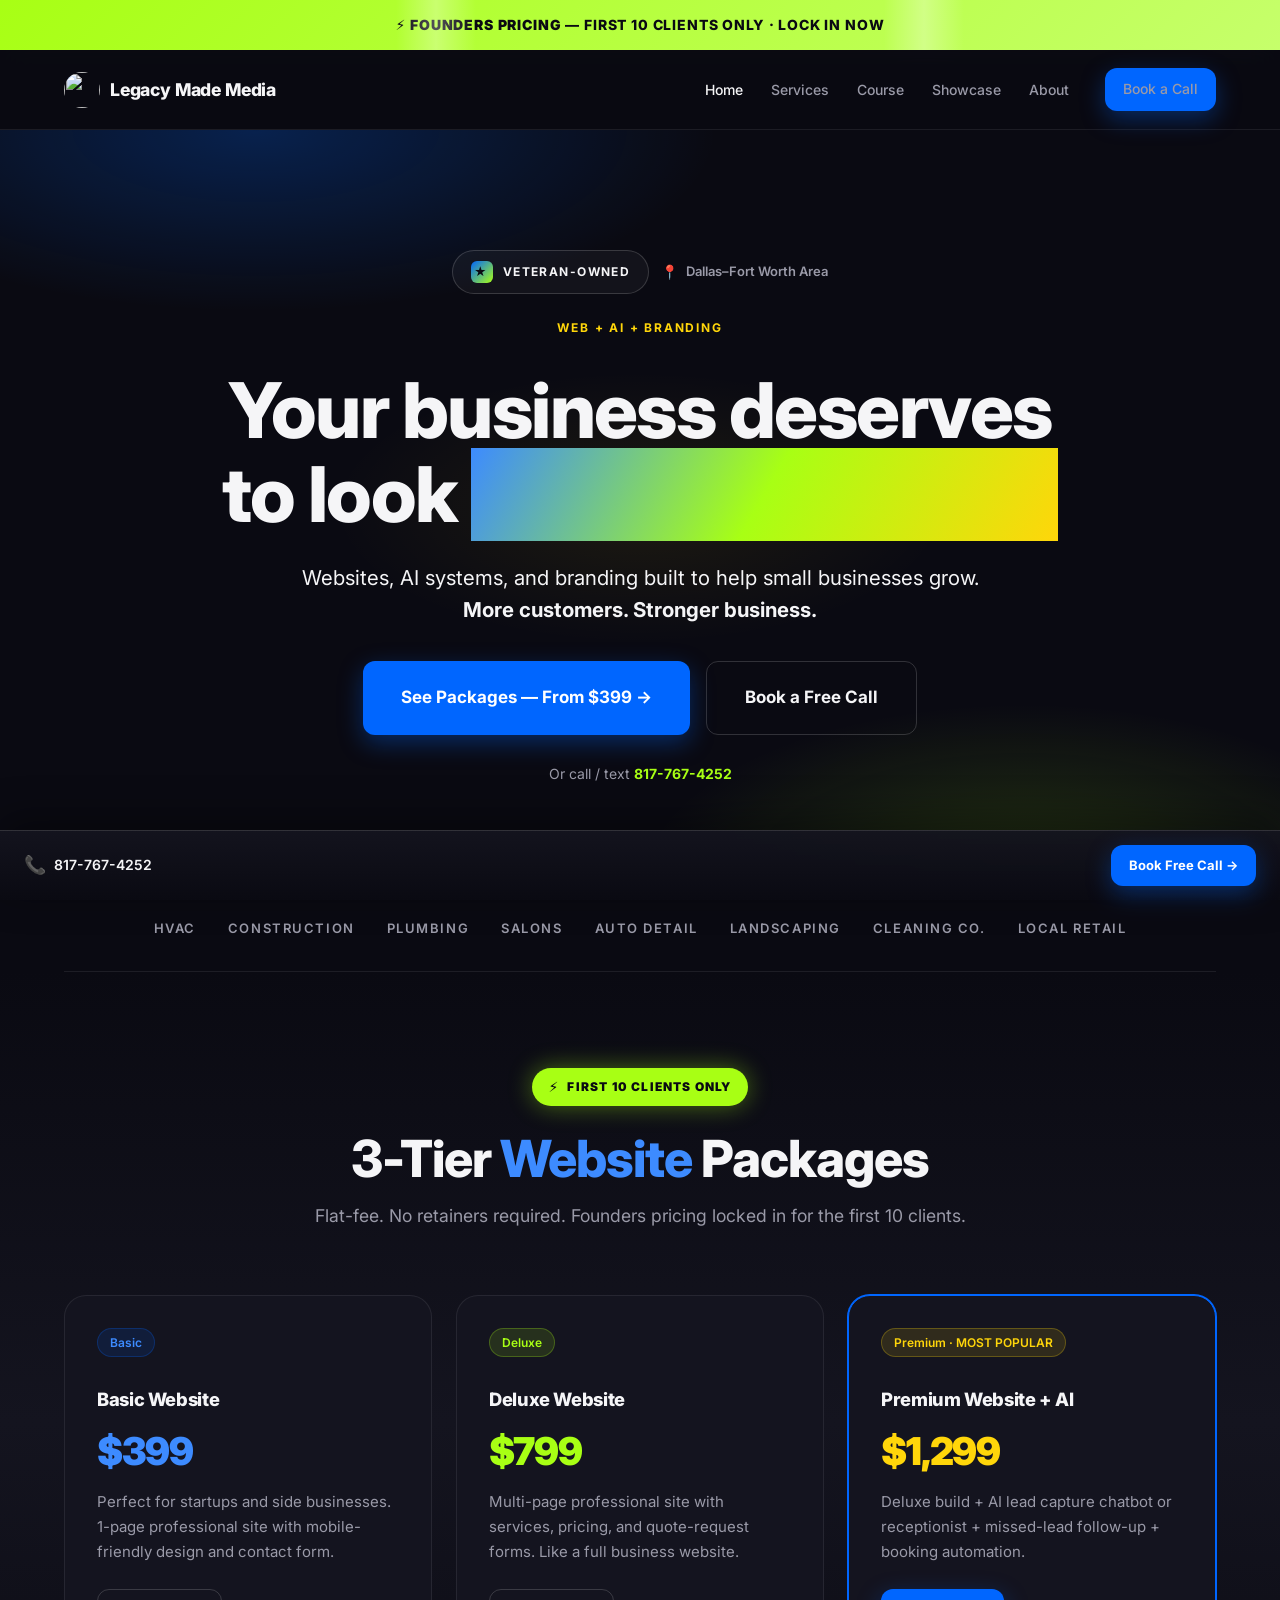
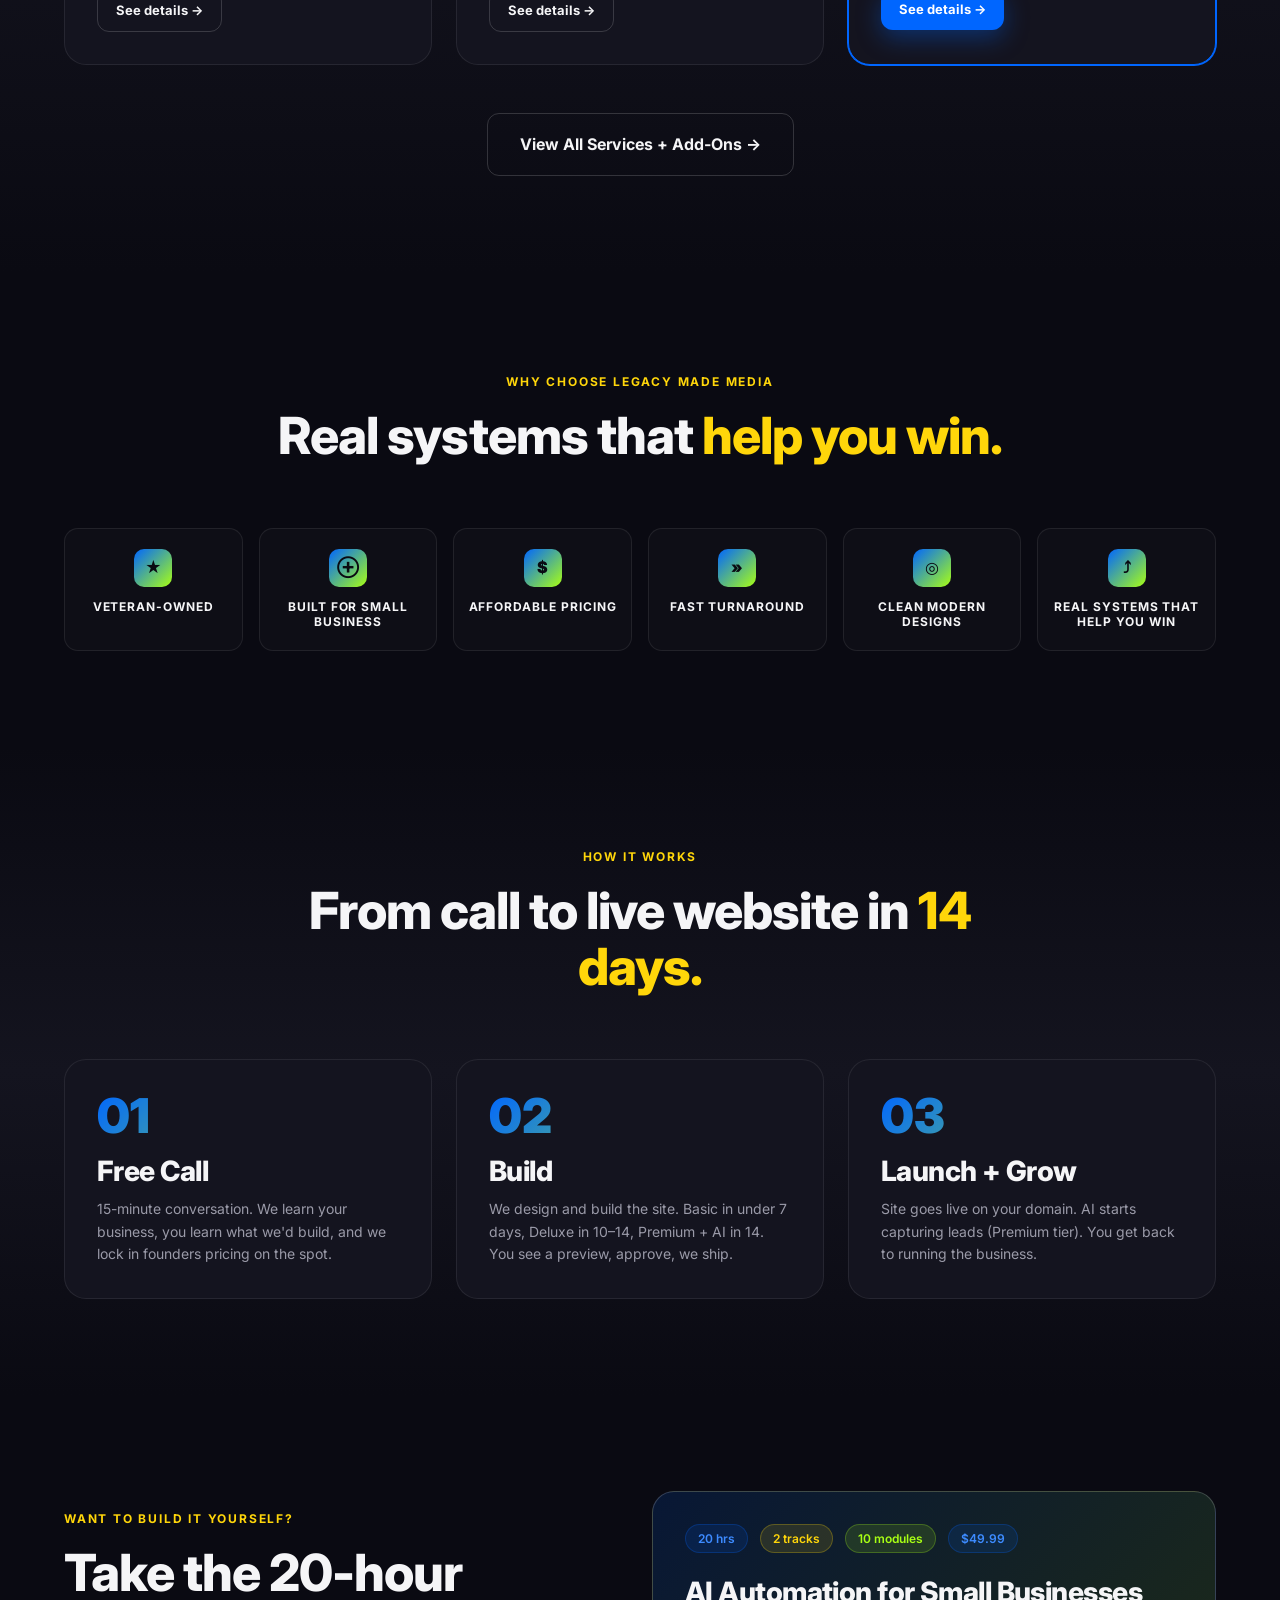
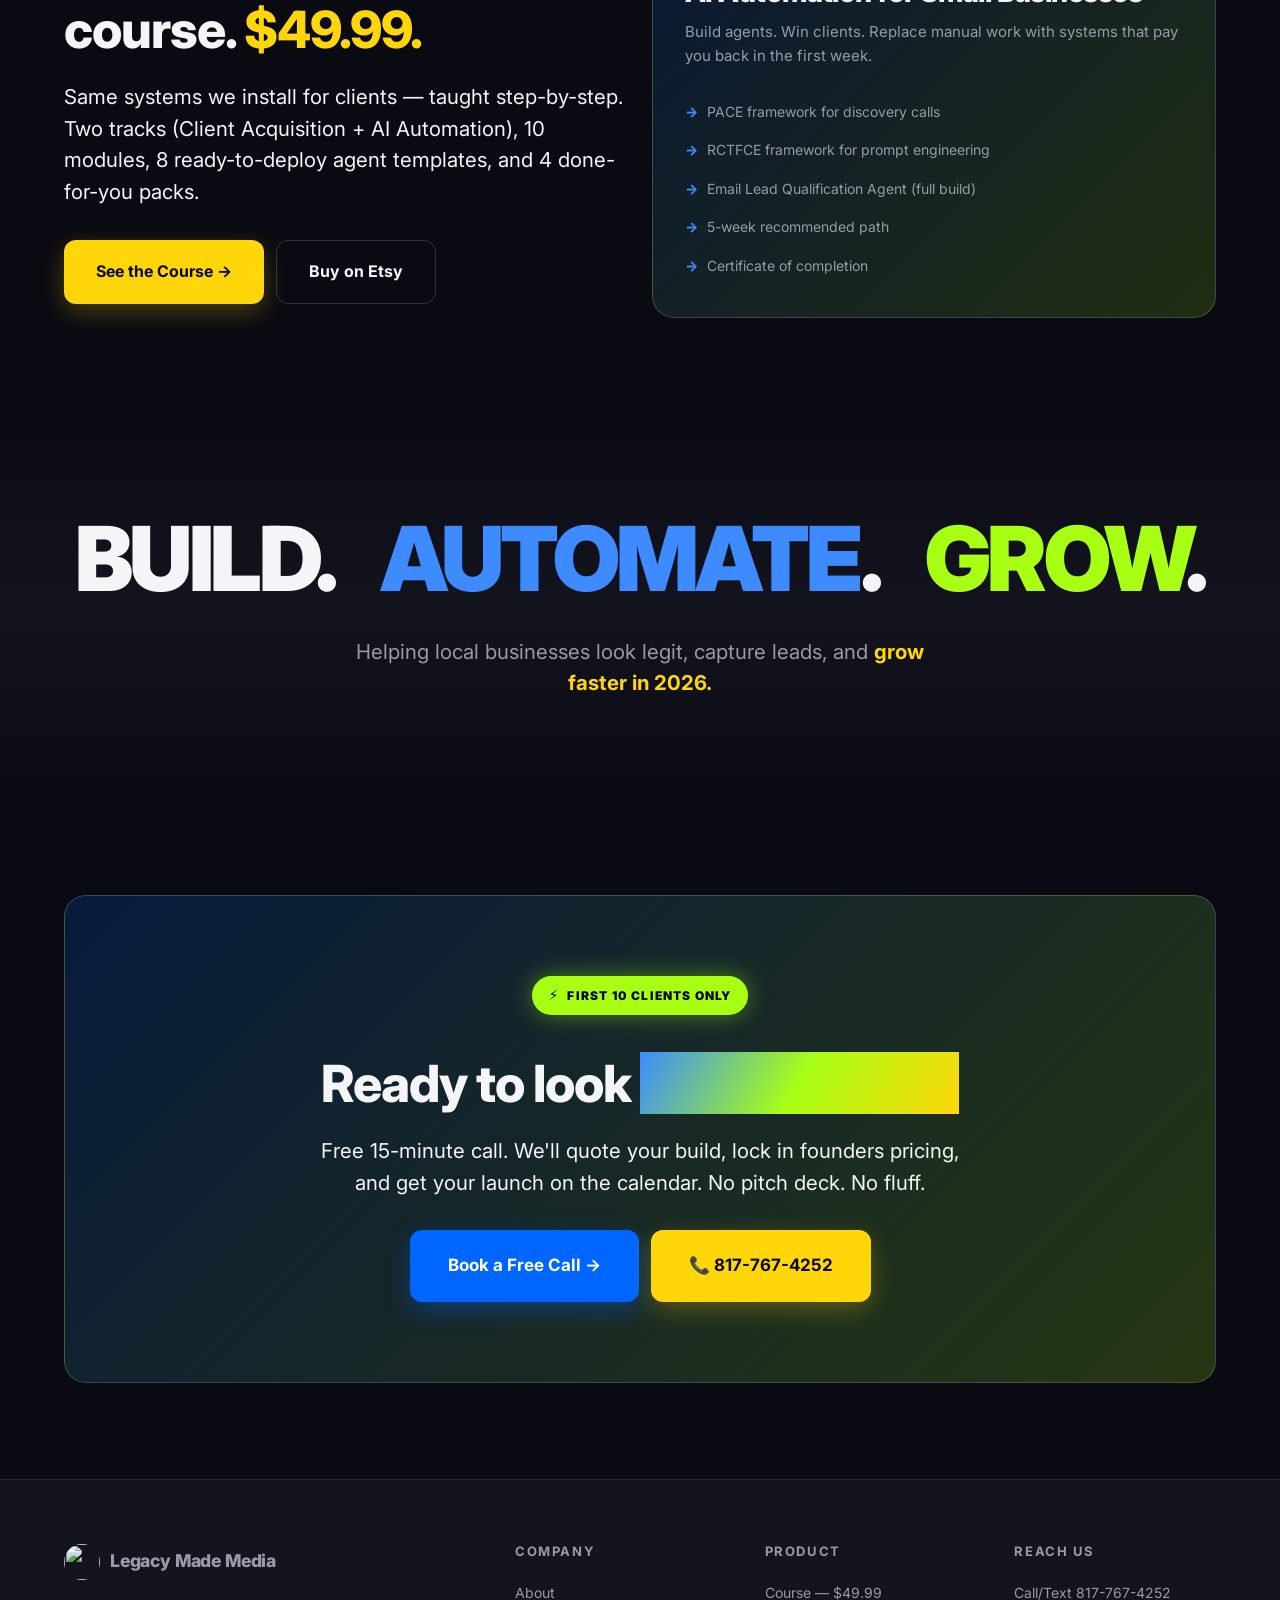
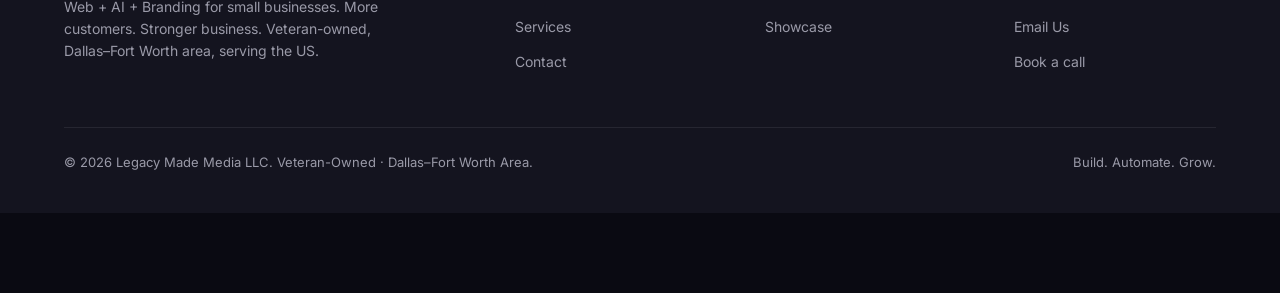
==== index.html @ e0cb68f5 "Brand polish: new phone, logo wiring, SEO/social meta, favicon set - Phone: 817-507-4553 -> 817-767-" ====
<!DOCTYPE html>
<html lang="en">
<head>
  <meta charset="UTF-8" />
  <meta name="viewport" content="width=device-width, initial-scale=1.0" />
  <title>Legacy Made Media — Web + AI + Branding for Small Business | Dallas–Fort Worth</title>
  <meta name="description" content="Web + AI + Branding built to help small businesses grow. Flat-fee website packages from $399. Veteran-owned, Dallas–Fort Worth area. Founders pricing — first 10 clients only." />

  <link rel="canonical" href="https://www.legacymademedia.net/" />
  <link rel="icon" type="image/svg+xml" href="/assets/img/favicon.svg" />
  <link rel="alternate icon" href="/favicon.ico" />
  <link rel="apple-touch-icon" href="/assets/img/apple-touch-icon.png" />
  <meta name="theme-color" content="#0A0A12" />

  <meta property="og:type" content="website" />
  <meta property="og:site_name" content="Legacy Made Media" />
  <meta property="og:title" content="Legacy Made Media — Web + AI + Branding for Small Business | Dallas–Fort Worth" />
  <meta property="og:description" content="Web + AI + Branding built to help small businesses grow. Flat-fee website packages from $399. Veteran-owned, Dallas–Fort Worth area. Founders pricing — first 10 clients only." />
  <meta property="og:url" content="https://www.legacymademedia.net/" />
  <meta property="og:image" content="https://www.legacymademedia.net/assets/img/og-default.png" />
  <meta property="og:image:width" content="1200" />
  <meta property="og:image:height" content="630" />
  <meta name="twitter:card" content="summary_large_image" />
  <meta name="twitter:title" content="Legacy Made Media — Web + AI + Branding for Small Business | Dallas–Fort Worth" />
  <meta name="twitter:description" content="Web + AI + Branding built to help small businesses grow. Flat-fee website packages from $399. Veteran-owned, Dallas–Fort Worth area. Founders pricing — first 10 clients only." />
  <meta name="twitter:image" content="https://www.legacymademedia.net/assets/img/og-default.png" />

  <link rel="preconnect" href="https://fonts.googleapis.com">
  <link rel="preconnect" href="https://fonts.gstatic.com" crossorigin>
  <link href="https://fonts.googleapis.com/css2?family=Inter:wght@400;500;600;700;800;900&display=swap" rel="stylesheet">
  <link rel="stylesheet" href="assets/css/styles.css" />
</head>
<body data-sticky="true">

  <!-- FOUNDERS RIBBON -->
  <div class="founders-ribbon">⚡ <strong>Founders Pricing</strong> — First 10 Clients Only · Lock In Now</div>

  <!-- NAV -->
  <header class="nav">
    <div class="nav__inner">
      <a href="index.html" class="nav__logo">
        <img src="/assets/img/logo.png" alt="" class="nav__logo-mark" />
        Legacy Made Media
      </a>
      <button class="nav__hamburger" aria-label="Open menu" aria-expanded="false">☰</button>
      <ul class="nav__links">
        <li><a href="index.html">Home</a></li>
        <li><a href="services.html">Services</a></li>
        <li><a href="course.html">Course</a></li>
        <li><a href="cinematic.html">Showcase</a></li>
        <li><a href="about.html">About</a></li>
        <li><a href="contact.html" class="btn btn-primary btn-sm nav__cta">Book a Call</a></li>
      </ul>
    </div>
  </header>

  <!-- HERO -->
  <section class="hero">
    <div class="hero__bg"></div>
    <div class="hero__inner">
      <div style="display:flex; gap:12px; justify-content:center; flex-wrap:wrap; margin-bottom: 20px;">
        <span class="veteran-badge"><span class="veteran-badge__shield">★</span>Veteran-Owned</span>
        <span class="location-chip">Dallas–Fort Worth Area</span>
      </div>
      <span class="eyebrow">Web + AI + Branding</span>
      <h1 class="hero__title mt-2">
        Your business deserves<br/>to look <span class="gradient-text">PROFESSIONAL.</span>
      </h1>
      <p class="hero__sub lead">
        Websites, AI systems, and branding built to help small businesses grow. <strong class="text-white">More customers. Stronger business.</strong>
      </p>
      <div class="hero__ctas">
        <a href="services.html#pricing" class="btn btn-primary btn-xl">See Packages — From $399 →</a>
        <a href="contact.html" class="btn btn-ghost btn-xl">Book a Free Call</a>
      </div>
      <p style="margin-top: 28px; font-size: 14px; color: var(--text-dim);">
        Or call / text <a href="tel:+18177674252" style="color: var(--green); font-weight: 700;">817-767-4252</a>
      </p>
    </div>
  </section>

  <!-- TRUST STRIP -->
  <div class="container">
    <div class="trust-strip">
      <span class="trust-strip__item">HVAC</span>
      <span class="trust-strip__item">Construction</span>
      <span class="trust-strip__item">Plumbing</span>
      <span class="trust-strip__item">Salons</span>
      <span class="trust-strip__item">Auto Detail</span>
      <span class="trust-strip__item">Landscaping</span>
      <span class="trust-strip__item">Cleaning Co.</span>
      <span class="trust-strip__item">Local Retail</span>
    </div>
  </div>

  <!-- 3-TIER PRICING TEASER -->
  <section class="section section--tinted">
    <div class="container">
      <div class="section-header">
        <span class="founders-badge">First 10 Clients Only</span>
        <h2 class="section-header__title mt-3">3-Tier <span class="text-blue">Website</span> Packages</h2>
        <p class="section-header__sub">Flat-fee. No retainers required. Founders pricing locked in for the first 10 clients.</p>
      </div>

      <div class="grid grid-3">
        <div class="card card--accent">
          <span class="tag mb-2">Basic</span>
          <h3 class="card__title mt-2" style="font-size: 1.15rem;">Basic Website</h3>
          <div style="font-size: 2.4rem; font-weight: 900; color: var(--blue-glow); letter-spacing: -0.03em; margin: 8px 0;">$399</div>
          <p class="card__desc mb-3">Perfect for startups and side businesses. 1-page professional site with mobile-friendly design and contact form.</p>
          <a href="services.html#pricing" class="btn btn-ghost btn-sm">See details →</a>
        </div>
        <div class="card card--accent">
          <span class="tag tag--magenta mb-2">Deluxe</span>
          <h3 class="card__title mt-2" style="font-size: 1.15rem;">Deluxe Website</h3>
          <div style="font-size: 2.4rem; font-weight: 900; color: var(--green); letter-spacing: -0.03em; margin: 8px 0;">$799</div>
          <p class="card__desc mb-3">Multi-page professional site with services, pricing, and quote-request forms. Like a full business website.</p>
          <a href="services.html#pricing" class="btn btn-ghost btn-sm">See details →</a>
        </div>
        <div class="card card--accent" style="border-color: var(--blue); box-shadow: 0 0 0 1px var(--blue);">
          <span class="tag tag--yellow mb-2">Premium · MOST POPULAR</span>
          <h3 class="card__title mt-2" style="font-size: 1.15rem;">Premium Website + AI</h3>
          <div style="font-size: 2.4rem; font-weight: 900; color: var(--yellow); letter-spacing: -0.03em; margin: 8px 0;">$1,299</div>
          <p class="card__desc mb-3">Deluxe build + AI lead capture chatbot or receptionist + missed-lead follow-up + booking automation.</p>
          <a href="services.html#pricing" class="btn btn-primary btn-sm">See details →</a>
        </div>
      </div>

      <div class="text-center mt-6">
        <a href="services.html" class="btn btn-ghost btn-lg">View All Services + Add-Ons →</a>
      </div>
    </div>
  </section>

  <!-- WHY CHOOSE LMM -->
  <section class="section">
    <div class="container">
      <div class="section-header">
        <span class="eyebrow">Why choose Legacy Made Media</span>
        <h2 class="section-header__title">Real systems that <span class="text-yellow">help you win.</span></h2>
      </div>

      <div class="trust-chips">
        <div class="trust-chip"><div class="trust-chip__icon">★</div><div class="trust-chip__label">Veteran-Owned</div></div>
        <div class="trust-chip"><div class="trust-chip__icon">⊕</div><div class="trust-chip__label">Built for Small Business</div></div>
        <div class="trust-chip"><div class="trust-chip__icon">$</div><div class="trust-chip__label">Affordable Pricing</div></div>
        <div class="trust-chip"><div class="trust-chip__icon">»</div><div class="trust-chip__label">Fast Turnaround</div></div>
        <div class="trust-chip"><div class="trust-chip__icon">◎</div><div class="trust-chip__label">Clean Modern Designs</div></div>
        <div class="trust-chip"><div class="trust-chip__icon">⤴</div><div class="trust-chip__label">Real Systems That Help You Win</div></div>
      </div>
    </div>
  </section>

  <!-- PROCESS -->
  <section class="section section--tinted">
    <div class="container">
      <div class="section-header">
        <span class="eyebrow">How it works</span>
        <h2 class="section-header__title">From call to live website in <span class="text-yellow">14 days.</span></h2>
      </div>

      <div class="steps">
        <div class="step">
          <div class="step__num">01</div>
          <h3 class="step__title">Free Call</h3>
          <p class="step__desc">15-minute conversation. We learn your business, you learn what we'd build, and we lock in founders pricing on the spot.</p>
        </div>
        <div class="step">
          <div class="step__num">02</div>
          <h3 class="step__title">Build</h3>
          <p class="step__desc">We design and build the site. Basic in under 7 days, Deluxe in 10–14, Premium + AI in 14. You see a preview, approve, we ship.</p>
        </div>
        <div class="step">
          <div class="step__num">03</div>
          <h3 class="step__title">Launch + Grow</h3>
          <p class="step__desc">Site goes live on your domain. AI starts capturing leads (Premium tier). You get back to running the business.</p>
        </div>
      </div>
    </div>
  </section>

  <!-- COURSE TEASER -->
  <section class="section">
    <div class="container">
      <div class="grid grid-2" style="align-items:center;">
        <div>
          <span class="eyebrow">Want to build it yourself?</span>
          <h2 class="mb-3">Take the 20-hour course. <span class="text-yellow">$49.99.</span></h2>
          <p class="lead mb-4">
            Same systems we install for clients — taught step-by-step. Two tracks (Client Acquisition + AI Automation), 10 modules, 8 ready-to-deploy agent templates, and 4 done-for-you packs.
          </p>
          <div style="display:flex; gap:12px; flex-wrap:wrap;">
            <a href="course.html" class="btn btn-accent btn-lg">See the Course →</a>
            <a href="https://www.etsy.com/listing/4489433334/ai-automation-course-for-small-business?ref=listings_manager_grid" target="_blank" rel="noopener" class="btn btn-ghost btn-lg">Buy on Etsy</a>
          </div>
        </div>
        <div>
          <div class="card" style="background:linear-gradient(135deg, rgba(0,102,255,0.15) 0%, rgba(168,255,20,0.15) 100%); border-color: rgba(255,255,255,0.18);">
            <div style="display:flex; gap:12px; flex-wrap:wrap; margin-bottom: 24px;">
              <span class="tag">20 hrs</span>
              <span class="tag tag--yellow">2 tracks</span>
              <span class="tag tag--magenta">10 modules</span>
              <span class="tag">$49.99</span>
            </div>
            <h3 class="card__title">AI Automation for Small Businesses</h3>
            <p class="card__desc mb-3">Build agents. Win clients. Replace manual work with systems that pay you back in the first week.</p>
            <ul class="card__list">
              <li>PACE framework for discovery calls</li>
              <li>RCTFCE framework for prompt engineering</li>
              <li>Email Lead Qualification Agent (full build)</li>
              <li>5-week recommended path</li>
              <li>Certificate of completion</li>
            </ul>
          </div>
        </div>
      </div>
    </div>
  </section>

  <!-- BUILD AUTOMATE GROW -->
  <section class="section section--tinted" style="padding: 100px 0;">
    <div class="container">
      <div class="text-center">
        <div class="bag">
          <span class="bag__word bag__word--white">BUILD<span class="bag__dot">.</span></span>
          <span class="bag__word bag__word--blue">AUTOMATE<span class="bag__dot">.</span></span>
          <span class="bag__word bag__word--green">GROW<span class="bag__dot">.</span></span>
        </div>
        <p class="lead mt-4" style="max-width: 600px; margin: 32px auto 0; color: var(--text-dim);">
          Helping local businesses look legit, capture leads, and <span class="text-yellow" style="font-weight: 700;">grow faster in 2026.</span>
        </p>
      </div>
    </div>
  </section>

  <!-- FINAL CTA -->
  <section class="section">
    <div class="container">
      <div class="card text-center" style="padding: 80px 32px; background: linear-gradient(135deg, rgba(0,102,255,0.18) 0%, rgba(168,255,20,0.18) 100%); border-color: rgba(255,255,255,0.18);">
        <span class="founders-badge mb-3" style="margin-bottom: 16px;">First 10 Clients Only</span>
        <h2 class="mb-3 mt-3">Ready to look <span class="gradient-text">professional?</span></h2>
        <p class="lead mb-4" style="max-width: 640px; margin-left:auto; margin-right:auto;">
          Free 15-minute call. We'll quote your build, lock in founders pricing, and get your launch on the calendar. No pitch deck. No fluff.
        </p>
        <div style="display:flex; gap:12px; flex-wrap:wrap; justify-content:center;">
          <a href="contact.html" class="btn btn-primary btn-xl">Book a Free Call →</a>
          <a href="tel:+18177674252" class="btn btn-accent btn-xl">📞 817-767-4252</a>
        </div>
      </div>
    </div>
  </section>

  <!-- FOOTER -->
  <footer class="footer">
    <div class="container">
      <div class="footer__grid">
        <div class="footer__col">
          <a href="index.html" class="nav__logo" style="margin-bottom: 16px; display:inline-flex;">
            <img src="/assets/img/logo.png" alt="" class="nav__logo-mark" />
            Legacy Made Media
          </a>
          <p class="footer__brand">Web + AI + Branding for small businesses. More customers. Stronger business. Veteran-owned, Dallas–Fort Worth area, serving the US.</p>
        </div>
        <div class="footer__col">
          <h4>Company</h4>
          <ul>
            <li><a href="about.html">About</a></li>
            <li><a href="services.html">Services</a></li>
            <li><a href="contact.html">Contact</a></li>
          </ul>
        </div>
        <div class="footer__col">
          <h4>Product</h4>
          <ul>
            <li><a href="course.html">Course — $49.99</a></li>
            <li><a href="cinematic.html">Showcase</a></li>
          </ul>
        </div>
        <div class="footer__col">
          <h4>Reach Us</h4>
          <ul>
            <li><a href="tel:+18177674252">Call/Text 817-767-4252</a></li>
            <li><a href="mailto:contact@legacymademedia.net">Email Us</a></li>
            <li><a href="contact.html">Book a call</a></li>
          </ul>
        </div>
      </div>
      <div class="footer__bottom">
        <span>© 2026 Legacy Made Media LLC. Veteran-Owned · Dallas–Fort Worth Area.</span>
        <span>Build. Automate. Grow.</span>
      </div>
    </div>
  </footer>

  <!-- STICKY CTA -->
  <div class="sticky-cta">
    <a href="tel:+18177674252" class="sticky-cta__phone"><span>817-767-4252</span></a>
    <a href="contact.html" class="btn btn-primary btn-sm">Book Free Call →</a>
  </div>

  <script src="assets/js/main.js"></script>
</body>
</html>
---- assets/css/styles.css ----
/* Legacy Made Media — Shared Design System */

:root {
  --ink: #0A0A12;
  --ink-2: #14141F;
  --ink-3: #1F1F2E;
  --ink-4: #2A2A3D;
  --blue: #0066FF;
  --blue-glow: #3D8BFF;
  --yellow: #FFD60A;
  --magenta: #A8FF14;
  --green: #A8FF14;
  --green-glow: #C6FF6B;
  --text: #F5F5F7;
  --text-dim: #9A9AA8;
  --border: rgba(255, 255, 255, 0.08);
  --border-strong: rgba(255, 255, 255, 0.16);
  --radius: 14px;
  --radius-lg: 22px;
  --max-w: 1200px;
  --shadow-glow: 0 0 0 1px rgba(0, 102, 255, 0.4), 0 12px 40px rgba(0, 102, 255, 0.25);
}

* { box-sizing: border-box; margin: 0; padding: 0; }

html { scroll-behavior: smooth; }

body {
  font-family: 'Inter', 'Manrope', -apple-system, BlinkMacSystemFont, 'Segoe UI', system-ui, sans-serif;
  background: var(--ink);
  color: var(--text);
  line-height: 1.6;
  -webkit-font-smoothing: antialiased;
  overflow-x: hidden;
}

img, svg { max-width: 100%; display: block; }

a { color: inherit; text-decoration: none; transition: color 0.2s; }
a:hover { color: var(--blue-glow); }

/* ==================== LAYOUT ==================== */

.container {
  max-width: var(--max-w);
  margin: 0 auto;
  padding: 0 24px;
}

.section {
  padding: 96px 0;
  position: relative;
}

.section--tight { padding: 64px 0; }
.section--xl { padding: 140px 0; }

.section--tinted {
  background: linear-gradient(180deg, var(--ink) 0%, var(--ink-2) 50%, var(--ink) 100%);
}

.eyebrow {
  display: inline-block;
  font-size: 12px;
  font-weight: 700;
  text-transform: uppercase;
  letter-spacing: 0.15em;
  color: var(--yellow);
  margin-bottom: 16px;
}

h1, h2, h3, h4 { font-weight: 800; line-height: 1.1; letter-spacing: -0.02em; }
h1 { font-size: clamp(2.5rem, 6vw, 5rem); }
h2 { font-size: clamp(2rem, 4vw, 3.25rem); }
h3 { font-size: clamp(1.4rem, 2.4vw, 1.75rem); }
h4 { font-size: 1.15rem; }

p { color: var(--text-dim); }
.lead { font-size: clamp(1.05rem, 1.6vw, 1.3rem); color: var(--text); line-height: 1.55; }

.text-blue { color: var(--blue-glow); }
.text-yellow { color: var(--yellow); }
.text-magenta { color: var(--magenta); }
.text-white { color: var(--text); }

/* ==================== NAV ==================== */

.nav {
  position: sticky;
  top: 0;
  z-index: 100;
  background: rgba(10, 10, 18, 0.85);
  backdrop-filter: blur(16px);
  border-bottom: 1px solid var(--border);
}

.nav__inner {
  max-width: var(--max-w);
  margin: 0 auto;
  padding: 18px 24px;
  display: flex;
  align-items: center;
  justify-content: space-between;
  gap: 24px;
}

.nav__logo {
  font-size: 1.1rem;
  font-weight: 800;
  letter-spacing: -0.01em;
  display: inline-flex;
  align-items: center;
  gap: 10px;
}

.nav__logo-mark {
  width: 30px;
  height: 30px;
  border-radius: 8px;
  background: linear-gradient(135deg, var(--blue) 0%, var(--magenta) 100%);
  display: inline-flex;
  align-items: center;
  justify-content: center;
  font-size: 14px;
  font-weight: 900;
  color: white;
}

.nav__links {
  display: flex;
  gap: 28px;
  align-items: center;
  list-style: none;
}

.nav__links a {
  font-size: 14px;
  font-weight: 500;
  color: var(--text-dim);
}

.nav__links a:hover, .nav__links a.active {
  color: var(--text);
}

.nav__cta { margin-left: 8px; }

.nav__hamburger {
  display: none;
  background: transparent;
  border: 1px solid var(--border);
  border-radius: 10px;
  width: 42px;
  height: 42px;
  cursor: pointer;
  color: var(--text);
  font-size: 18px;
}

@media (max-width: 880px) {
  .nav__links {
    display: none;
    position: absolute;
    top: 100%; left: 0; right: 0;
    background: var(--ink-2);
    border-bottom: 1px solid var(--border);
    flex-direction: column;
    padding: 24px;
    gap: 18px;
  }
  .nav__links.is-open { display: flex; }
  .nav__hamburger { display: flex; align-items: center; justify-content: center; }
}

/* ==================== BUTTONS ==================== */

.btn {
  display: inline-flex;
  align-items: center;
  gap: 10px;
  padding: 14px 24px;
  border-radius: 12px;
  font-size: 15px;
  font-weight: 700;
  border: none;
  cursor: pointer;
  transition: transform 0.2s, box-shadow 0.2s, background 0.2s;
  white-space: nowrap;
  font-family: inherit;
}

.btn-primary {
  background: var(--blue);
  color: white;
  box-shadow: 0 8px 24px rgba(0, 102, 255, 0.35);
}
.btn-primary:hover {
  background: var(--blue-glow);
  transform: translateY(-2px);
  color: white;
  box-shadow: 0 12px 32px rgba(0, 102, 255, 0.5);
}

.btn-accent {
  background: var(--yellow);
  color: var(--ink);
  box-shadow: 0 8px 24px rgba(255, 214, 10, 0.25);
}
.btn-accent:hover {
  transform: translateY(-2px);
  box-shadow: 0 12px 32px rgba(255, 214, 10, 0.4);
  color: var(--ink);
}

.btn-magenta {
  background: var(--magenta);
  color: white;
  box-shadow: 0 8px 24px rgba(168, 255, 20, 0.3);
}
.btn-magenta:hover {
  transform: translateY(-2px);
  color: white;
  box-shadow: 0 12px 32px rgba(168, 255, 20, 0.45);
}

.btn-ghost {
  background: transparent;
  color: var(--text);
  border: 1px solid var(--border-strong);
}
.btn-ghost:hover {
  background: var(--ink-3);
  border-color: var(--blue);
  color: var(--text);
  transform: translateY(-2px);
}

.btn-lg { padding: 18px 32px; font-size: 16px; }
.btn-xl { padding: 22px 38px; font-size: 17px; }
.btn-sm { padding: 10px 18px; font-size: 13px; }

/* ==================== CARDS ==================== */

.card {
  background: var(--ink-2);
  border: 1px solid var(--border);
  border-radius: var(--radius-lg);
  padding: 32px;
  position: relative;
  transition: transform 0.3s, border-color 0.3s, box-shadow 0.3s;
}

.card:hover {
  transform: translateY(-4px);
  border-color: var(--border-strong);
  box-shadow: 0 20px 60px rgba(0, 0, 0, 0.4);
}

.card--accent::before {
  content: '';
  position: absolute;
  inset: -1px;
  border-radius: var(--radius-lg);
  padding: 1px;
  background: linear-gradient(135deg, var(--blue) 0%, var(--magenta) 50%, var(--yellow) 100%);
  -webkit-mask: linear-gradient(#fff 0 0) content-box, linear-gradient(#fff 0 0);
  -webkit-mask-composite: xor;
          mask-composite: exclude;
  opacity: 0;
  transition: opacity 0.3s;
  pointer-events: none;
}
.card--accent:hover::before { opacity: 1; }

.card__icon {
  width: 52px;
  height: 52px;
  border-radius: 14px;
  background: linear-gradient(135deg, var(--blue) 0%, var(--magenta) 100%);
  display: inline-flex;
  align-items: center;
  justify-content: center;
  font-size: 22px;
  margin-bottom: 20px;
  font-weight: 900;
  color: white;
}

.card__icon--yellow { background: linear-gradient(135deg, var(--yellow) 0%, #FF8A00 100%); color: var(--ink); }
.card__icon--magenta { background: linear-gradient(135deg, var(--magenta) 0%, var(--blue) 100%); color: white; }
.card__icon--blue { background: linear-gradient(135deg, var(--blue) 0%, #00C2FF 100%); color: white; }

.card__title { margin-bottom: 12px; color: var(--text); }
.card__desc { color: var(--text-dim); font-size: 15px; line-height: 1.65; }
.card__list { list-style: none; margin-top: 20px; }
.card__list li {
  padding: 8px 0;
  font-size: 14px;
  color: var(--text-dim);
  padding-left: 22px;
  position: relative;
}
.card__list li::before {
  content: '→';
  position: absolute;
  left: 0;
  color: var(--blue-glow);
  font-weight: 800;
}

/* ==================== GRID ==================== */

.grid { display: grid; gap: 24px; }
.grid-2 { grid-template-columns: repeat(2, 1fr); }
.grid-3 { grid-template-columns: repeat(3, 1fr); }
.grid-4 { grid-template-columns: repeat(4, 1fr); }

@media (max-width: 880px) {
  .grid-2, .grid-3, .grid-4 { grid-template-columns: 1fr; }
}

@media (max-width: 1100px) and (min-width: 881px) {
  .grid-4 { grid-template-columns: repeat(2, 1fr); }
}

/* ==================== HERO ==================== */

.hero {
  position: relative;
  padding: 120px 0 100px;
  overflow: hidden;
}

.hero__bg {
  position: absolute;
  inset: 0;
  z-index: 0;
  background:
    radial-gradient(ellipse 60% 40% at 20% 0%, rgba(0, 102, 255, 0.25) 0%, transparent 60%),
    radial-gradient(ellipse 50% 40% at 80% 100%, rgba(168, 255, 20, 0.18) 0%, transparent 60%),
    radial-gradient(ellipse 40% 30% at 50% 50%, rgba(255, 214, 10, 0.08) 0%, transparent 60%);
  pointer-events: none;
}

.hero__inner {
  position: relative;
  z-index: 1;
  max-width: var(--max-w);
  margin: 0 auto;
  padding: 0 24px;
  text-align: center;
}

.hero__title { margin-bottom: 24px; }
.hero__sub { max-width: 720px; margin: 0 auto 36px; }
.hero__ctas { display: flex; gap: 16px; justify-content: center; flex-wrap: wrap; }

/* ==================== BADGES & TAGS ==================== */

.badge {
  display: inline-flex;
  align-items: center;
  gap: 8px;
  padding: 6px 14px;
  border-radius: 100px;
  background: var(--ink-3);
  border: 1px solid var(--border);
  font-size: 12px;
  font-weight: 600;
  color: var(--text-dim);
}

.badge--live { color: var(--yellow); border-color: rgba(255, 214, 10, 0.3); }
.badge--live::before {
  content: '';
  width: 8px;
  height: 8px;
  border-radius: 50%;
  background: var(--yellow);
  box-shadow: 0 0 12px var(--yellow);
  animation: pulse 1.6s ease-in-out infinite;
}

@keyframes pulse {
  0%, 100% { opacity: 1; }
  50% { opacity: 0.4; }
}

.tag {
  display: inline-block;
  padding: 4px 12px;
  border-radius: 100px;
  background: rgba(0, 102, 255, 0.12);
  color: var(--blue-glow);
  font-size: 12px;
  font-weight: 600;
  border: 1px solid rgba(0, 102, 255, 0.25);
}

.tag--yellow { background: rgba(255, 214, 10, 0.12); color: var(--yellow); border-color: rgba(255, 214, 10, 0.25); }
.tag--magenta { background: rgba(168, 255, 20, 0.12); color: var(--magenta); border-color: rgba(168, 255, 20, 0.25); }

/* ==================== TRUST STRIP ==================== */

.trust-strip {
  display: flex;
  justify-content: center;
  flex-wrap: wrap;
  gap: 8px 32px;
  padding: 32px 0;
  border-top: 1px solid var(--border);
  border-bottom: 1px solid var(--border);
}

.trust-strip__item {
  font-size: 13px;
  font-weight: 600;
  color: var(--text-dim);
  text-transform: uppercase;
  letter-spacing: 0.12em;
}

/* ==================== SECTION HEADER ==================== */

.section-header {
  text-align: center;
  max-width: 760px;
  margin: 0 auto 64px;
}

.section-header__title { margin-bottom: 16px; }
.section-header__sub { font-size: 1.1rem; color: var(--text-dim); }

/* ==================== PROCESS STEPS ==================== */

.steps { display: grid; grid-template-columns: repeat(3, 1fr); gap: 24px; }
@media (max-width: 880px) { .steps { grid-template-columns: 1fr; } }

.step {
  background: var(--ink-2);
  border: 1px solid var(--border);
  border-radius: var(--radius-lg);
  padding: 32px;
  position: relative;
}

.step__num {
  font-size: 48px;
  font-weight: 900;
  background: linear-gradient(135deg, var(--blue) 0%, var(--magenta) 100%);
  -webkit-background-clip: text;
  background-clip: text;
  -webkit-text-fill-color: transparent;
  line-height: 1;
  margin-bottom: 16px;
}

.step__title { margin-bottom: 12px; }
.step__desc { font-size: 14px; line-height: 1.6; }

/* ==================== PRICING ==================== */

.price-card {
  background: linear-gradient(180deg, var(--ink-2) 0%, var(--ink-3) 100%);
  border: 1px solid var(--border-strong);
  border-radius: var(--radius-lg);
  padding: 40px;
  position: relative;
  transition: transform 0.3s, box-shadow 0.3s;
}

.price-card--featured {
  border-color: var(--blue);
  box-shadow: 0 0 0 1px var(--blue), 0 24px 60px rgba(0, 102, 255, 0.25);
}

.price-card--featured::before {
  content: 'MOST POPULAR';
  position: absolute;
  top: -12px;
  left: 50%;
  transform: translateX(-50%);
  background: var(--yellow);
  color: var(--ink);
  font-size: 11px;
  font-weight: 800;
  padding: 6px 14px;
  border-radius: 100px;
  letter-spacing: 0.1em;
}

.price-card__name { font-size: 1.1rem; font-weight: 700; margin-bottom: 8px; }
.price-card__price {
  font-size: 3rem;
  font-weight: 900;
  margin: 12px 0;
  letter-spacing: -0.03em;
}
.price-card__price small {
  font-size: 1rem;
  font-weight: 600;
  color: var(--text-dim);
}
.price-card__desc { font-size: 14px; margin-bottom: 24px; }

.price-card__features {
  list-style: none;
  margin: 24px 0 32px;
}
.price-card__features li {
  padding: 10px 0;
  font-size: 14px;
  color: var(--text);
  padding-left: 28px;
  position: relative;
  border-top: 1px solid var(--border);
}
.price-card__features li:first-child { border-top: none; }
.price-card__features li::before {
  content: '✓';
  position: absolute;
  left: 0;
  top: 10px;
  width: 20px;
  height: 20px;
  background: var(--blue);
  color: white;
  border-radius: 50%;
  font-size: 12px;
  font-weight: 900;
  display: inline-flex;
  align-items: center;
  justify-content: center;
}

/* ==================== FAQ ==================== */

.faq { max-width: 800px; margin: 0 auto; }
.faq__item {
  border-bottom: 1px solid var(--border);
  padding: 24px 0;
}
.faq__q {
  font-size: 1.15rem;
  font-weight: 700;
  cursor: pointer;
  display: flex;
  justify-content: space-between;
  align-items: center;
  list-style: none;
  color: var(--text);
}
.faq__q::-webkit-details-marker { display: none; }
.faq__q::after {
  content: '+';
  color: var(--blue-glow);
  font-weight: 400;
  font-size: 1.6rem;
  transition: transform 0.3s;
}
.faq__item[open] .faq__q::after { transform: rotate(45deg); }
.faq__a {
  margin-top: 16px;
  color: var(--text-dim);
  line-height: 1.7;
}

/* ==================== FORM ==================== */

.form { max-width: 600px; margin: 0 auto; }

.form__field {
  margin-bottom: 20px;
}

.form__label {
  display: block;
  font-size: 13px;
  font-weight: 600;
  margin-bottom: 8px;
  color: var(--text);
}

.form__input,
.form__select,
.form__textarea {
  width: 100%;
  padding: 14px 18px;
  background: var(--ink-2);
  border: 1px solid var(--border-strong);
  border-radius: 12px;
  color: var(--text);
  font-size: 15px;
  font-family: inherit;
  transition: border-color 0.2s, box-shadow 0.2s;
}

.form__input:focus,
.form__select:focus,
.form__textarea:focus {
  outline: none;
  border-color: var(--blue);
  box-shadow: 0 0 0 3px rgba(0, 102, 255, 0.18);
}

.form__textarea { min-height: 140px; resize: vertical; }

.form__select {
  appearance: none;
  background-image: url("data:image/svg+xml;utf8,<svg xmlns='http://www.w3.org/2000/svg' width='12' height='8' viewBox='0 0 12 8'><path fill='%239A9AA8' d='M6 8L0 0h12z'/></svg>");
  background-repeat: no-repeat;
  background-position: right 18px center;
  padding-right: 44px;
}

/* ==================== STICKY CTA BAR ==================== */

[data-sticky="true"] { padding-bottom: 80px; }

.sticky-cta {
  position: fixed;
  bottom: 0;
  left: 0;
  right: 0;
  z-index: 90;
  background: linear-gradient(180deg, rgba(20, 20, 31, 0.95) 0%, var(--ink) 100%);
  backdrop-filter: blur(16px);
  border-top: 1px solid var(--border-strong);
  padding: 14px 24px;
  display: flex;
  align-items: center;
  justify-content: space-between;
  gap: 16px;
  max-width: 100%;
  transition: transform 0.4s ease;
  box-shadow: 0 -10px 40px rgba(0, 0, 0, 0.4);
}

.sticky-cta.is-hidden { transform: translateY(100%); }

.sticky-cta__phone {
  font-size: 14px;
  font-weight: 600;
  color: var(--text);
  display: inline-flex;
  align-items: center;
  gap: 8px;
}

.sticky-cta__phone::before {
  content: '📞';
  font-size: 18px;
}

@media (max-width: 600px) {
  .sticky-cta__phone span { display: none; }
}

/* ==================== FOOTER ==================== */

.footer {
  border-top: 1px solid var(--border);
  padding: 64px 0 40px;
  background: var(--ink-2);
}

.footer__grid {
  display: grid;
  grid-template-columns: 2fr 1fr 1fr 1fr;
  gap: 48px;
  margin-bottom: 48px;
}

@media (max-width: 880px) {
  .footer__grid { grid-template-columns: 1fr 1fr; gap: 32px; }
}

.footer__col h4 {
  font-size: 13px;
  font-weight: 700;
  text-transform: uppercase;
  letter-spacing: 0.12em;
  color: var(--text-dim);
  margin-bottom: 18px;
}

.footer__col ul { list-style: none; }
.footer__col li { padding: 6px 0; font-size: 14px; }
.footer__col a { color: var(--text-dim); }
.footer__col a:hover { color: var(--text); }

.footer__brand { color: var(--text-dim); font-size: 14px; line-height: 1.6; max-width: 320px; }

.footer__bottom {
  border-top: 1px solid var(--border);
  padding-top: 24px;
  display: flex;
  justify-content: space-between;
  align-items: center;
  font-size: 13px;
  color: var(--text-dim);
  flex-wrap: wrap;
  gap: 16px;
}

/* ==================== UTILITIES ==================== */

.text-center { text-align: center; }
.mt-0 { margin-top: 0; }
.mt-1 { margin-top: 8px; }
.mt-2 { margin-top: 16px; }
.mt-3 { margin-top: 24px; }
.mt-4 { margin-top: 32px; }
.mt-6 { margin-top: 48px; }
.mt-8 { margin-top: 64px; }
.mb-1 { margin-bottom: 8px; }
.mb-2 { margin-bottom: 16px; }
.mb-3 { margin-bottom: 24px; }
.mb-4 { margin-bottom: 32px; }

.divider {
  height: 1px;
  background: linear-gradient(90deg, transparent, var(--border-strong), transparent);
  margin: 64px 0;
}

/* Big stat block */
.stat {
  text-align: center;
  padding: 24px;
}
.stat__num {
  font-size: clamp(2.5rem, 5vw, 4rem);
  font-weight: 900;
  background: linear-gradient(135deg, var(--blue-glow) 0%, var(--magenta) 100%);
  -webkit-background-clip: text;
  background-clip: text;
  -webkit-text-fill-color: transparent;
  letter-spacing: -0.03em;
  line-height: 1;
}
.stat__label {
  margin-top: 12px;
  font-size: 14px;
  color: var(--text-dim);
  text-transform: uppercase;
  letter-spacing: 0.1em;
  font-weight: 600;
}

/* ==================== LM LOGO MARK ==================== */
.nav__logo-mark {
  background: linear-gradient(135deg, var(--blue) 0%, var(--green) 100%) !important;
  color: var(--ink) !important;
  letter-spacing: -0.05em;
}

/* When the logo mark is the actual logo image, drop the placeholder
   gradient and clip to a circle to match the brand mark. */
img.nav__logo-mark {
  background: transparent !important;
  border-radius: 50%;
  object-fit: cover;
  width: 36px;
  height: 36px;
  padding: 0;
}

/* ==================== FOUNDERS RIBBON ==================== */
.founders-ribbon {
  position: relative;
  overflow: hidden;
  background: linear-gradient(135deg, var(--green) 0%, var(--green-glow) 100%);
  color: var(--ink);
  padding: 14px 24px;
  text-align: center;
  font-weight: 800;
  font-size: 14px;
  letter-spacing: 0.06em;
  text-transform: uppercase;
}
.founders-ribbon strong { font-weight: 900; }
.founders-ribbon::before, .founders-ribbon::after {
  content: '';
  position: absolute; top: 0; bottom: 0;
  width: 80px;
  background: linear-gradient(90deg, transparent, rgba(255,255,255,0.3), transparent);
  animation: shimmer 3s linear infinite;
}
.founders-ribbon::after { animation-delay: 1.5s; }
@keyframes shimmer {
  0% { left: -80px; }
  100% { left: 100%; }
}

.founders-badge {
  display: inline-flex;
  align-items: center;
  gap: 8px;
  padding: 8px 16px;
  background: var(--green);
  color: var(--ink);
  font-size: 12px;
  font-weight: 900;
  letter-spacing: 0.1em;
  text-transform: uppercase;
  border-radius: 100px;
  box-shadow: 0 0 24px rgba(168, 255, 20, 0.4);
}
.founders-badge::before {
  content: '⚡';
  font-size: 14px;
}

/* ==================== VETERAN-OWNED BADGE ==================== */
.veteran-badge {
  display: inline-flex;
  align-items: center;
  gap: 10px;
  padding: 10px 18px;
  background: rgba(255, 255, 255, 0.04);
  border: 1px solid var(--border-strong);
  border-radius: 100px;
  font-size: 12px;
  font-weight: 700;
  letter-spacing: 0.12em;
  text-transform: uppercase;
  color: var(--text);
}
.veteran-badge__shield {
  width: 22px;
  height: 22px;
  border-radius: 6px;
  background: linear-gradient(135deg, var(--blue) 0%, var(--green) 100%);
  display: inline-flex;
  align-items: center;
  justify-content: center;
  color: var(--ink);
  font-weight: 900;
  font-size: 12px;
}

/* ==================== ADD-ON CARD ==================== */
.addon-card {
  background: var(--ink-2);
  border: 1px solid var(--border);
  border-radius: var(--radius);
  padding: 24px;
  display: flex;
  flex-direction: column;
  gap: 12px;
  transition: transform 0.2s, border-color 0.2s;
}
.addon-card:hover {
  transform: translateY(-3px);
  border-color: var(--green);
}
.addon-card__icon {
  width: 40px;
  height: 40px;
  border-radius: 10px;
  background: linear-gradient(135deg, var(--blue) 0%, var(--green) 100%);
  display: inline-flex;
  align-items: center;
  justify-content: center;
  font-size: 18px;
  font-weight: 900;
  color: var(--ink);
}
.addon-card__title {
  font-size: 1.05rem;
  font-weight: 800;
  color: var(--text);
  letter-spacing: -0.01em;
}
.addon-card__price {
  font-size: 1.6rem;
  font-weight: 900;
  color: var(--green);
  letter-spacing: -0.02em;
}
.addon-card__desc {
  font-size: 13px;
  color: var(--text-dim);
  line-height: 1.5;
}

/* ==================== BUILD AUTOMATE GROW ==================== */
.bag {
  display: flex;
  justify-content: center;
  align-items: baseline;
  flex-wrap: wrap;
  gap: 0.5em;
  font-size: clamp(2.5rem, 7vw, 6rem);
  font-weight: 900;
  letter-spacing: -0.04em;
  line-height: 1;
}
.bag__word {
  display: inline-block;
}
.bag__word--blue { color: var(--blue-glow); }
.bag__word--green { color: var(--green); }
.bag__word--white { color: var(--text); }
.bag__dot { color: var(--text); }

/* ==================== TRUST CHIPS (why-choose-us row) ==================== */
.trust-chips {
  display: grid;
  grid-template-columns: repeat(auto-fit, minmax(140px, 1fr));
  gap: 16px;
  margin-top: 48px;
}
.trust-chip {
  text-align: center;
  padding: 20px 12px;
  border: 1px solid var(--border);
  border-radius: 14px;
  background: rgba(255, 255, 255, 0.02);
  transition: border-color 0.2s, background 0.2s;
}
.trust-chip:hover {
  border-color: var(--green);
  background: rgba(168, 255, 20, 0.04);
}
.trust-chip__icon {
  width: 38px;
  height: 38px;
  border-radius: 10px;
  background: linear-gradient(135deg, var(--blue) 0%, var(--green) 100%);
  display: inline-flex;
  align-items: center;
  justify-content: center;
  color: var(--ink);
  font-size: 16px;
  font-weight: 900;
  margin: 0 auto 12px;
}
.trust-chip__label {
  font-size: 12px;
  font-weight: 700;
  letter-spacing: 0.08em;
  text-transform: uppercase;
  color: var(--text);
  line-height: 1.3;
}

/* Updated gradient-text to match flyer (blue → green → yellow) */
.gradient-text {
  background: linear-gradient(120deg, var(--blue-glow) 0%, var(--green) 50%, var(--yellow) 100%) !important;
  -webkit-background-clip: text;
  background-clip: text;
  -webkit-text-fill-color: transparent;
}

/* DFW location chip */
.location-chip {
  display: inline-flex;
  align-items: center;
  gap: 8px;
  font-size: 13px;
  color: var(--text-dim);
  font-weight: 600;
}
.location-chip::before {
  content: '📍';
  font-size: 14px;
}
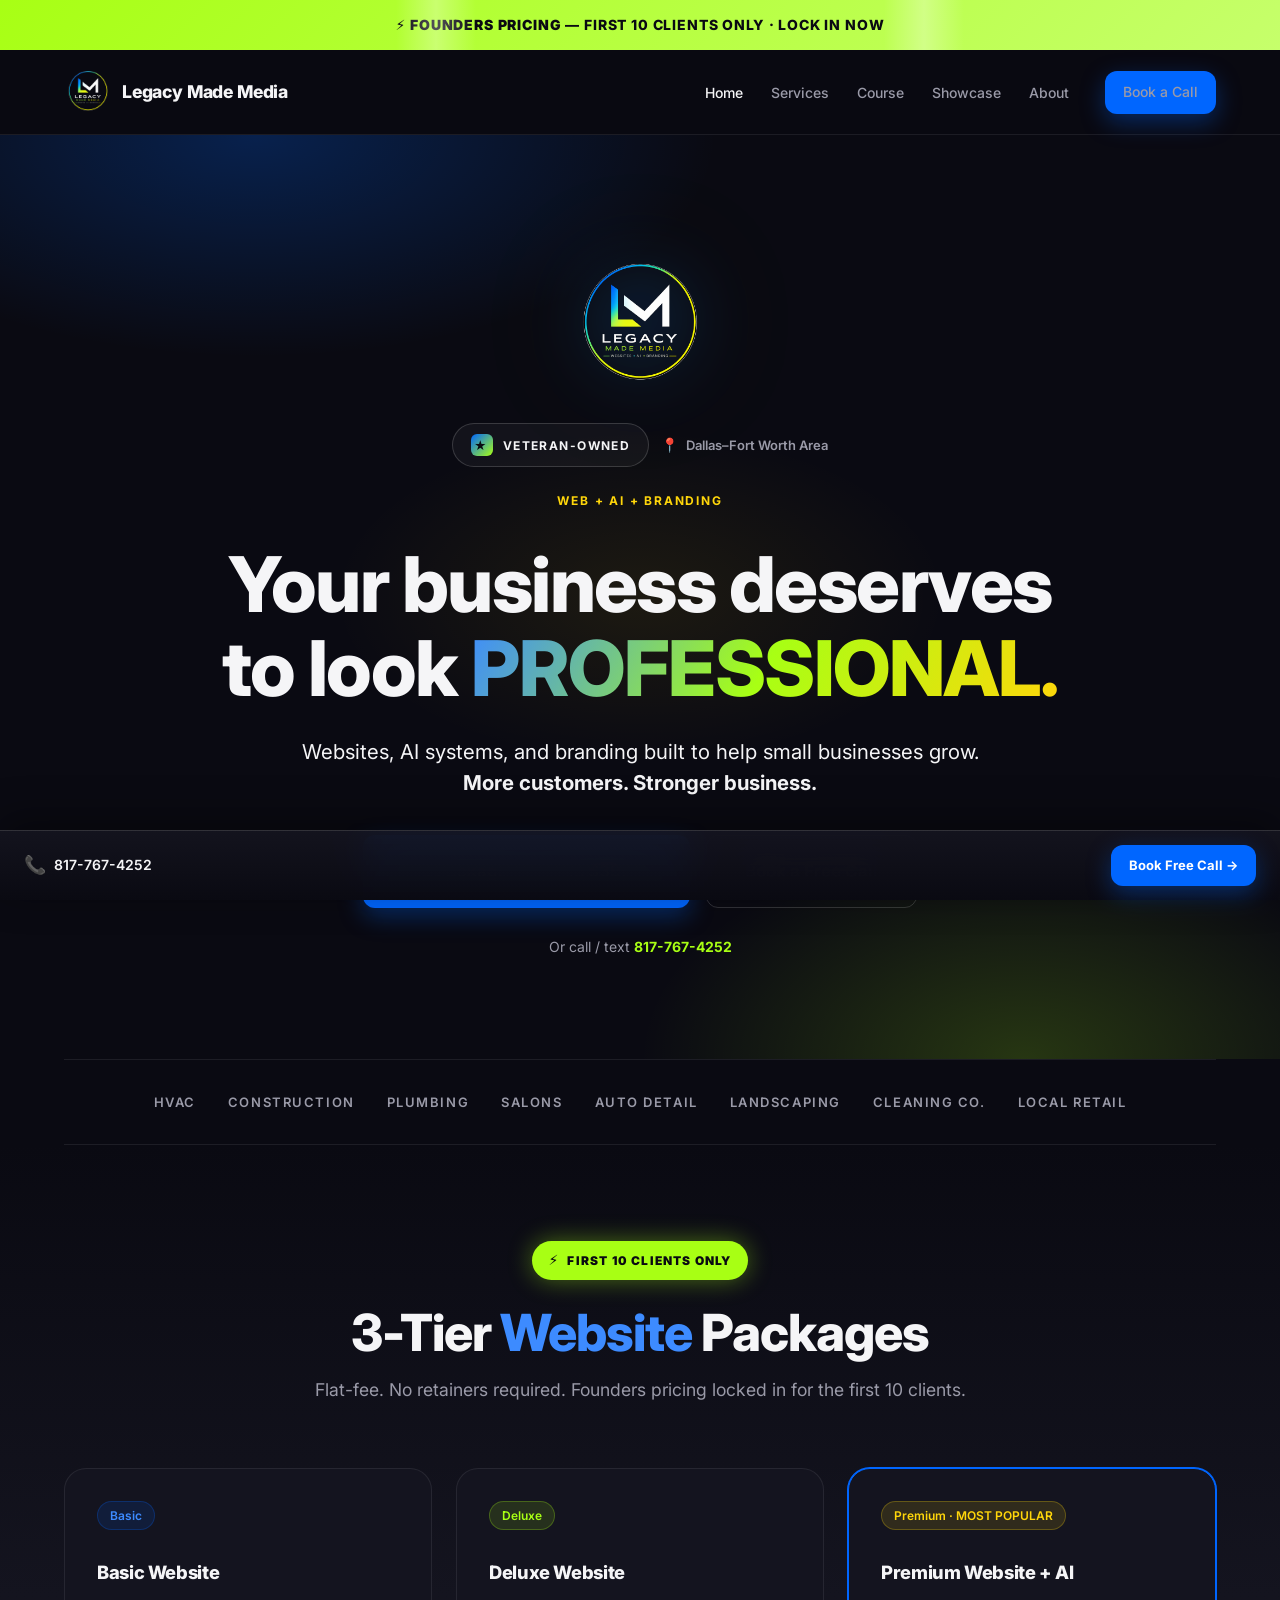
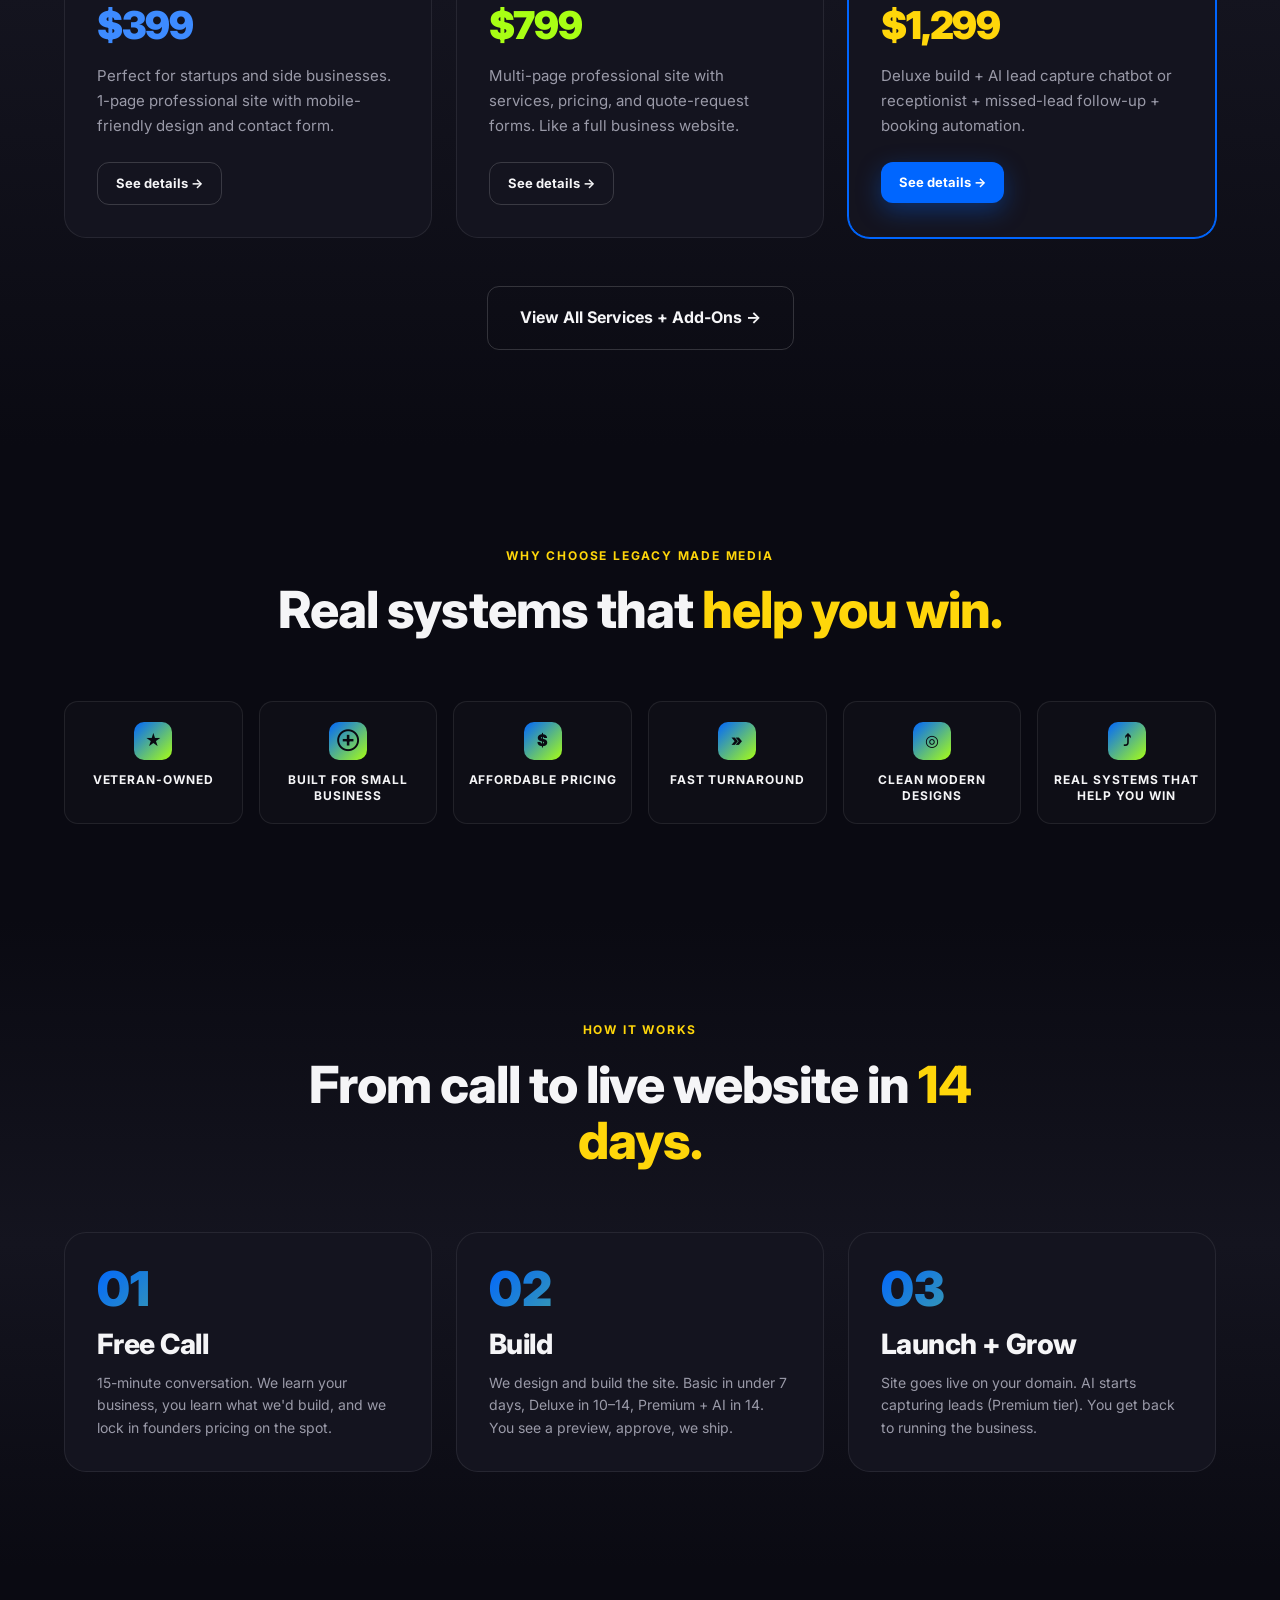
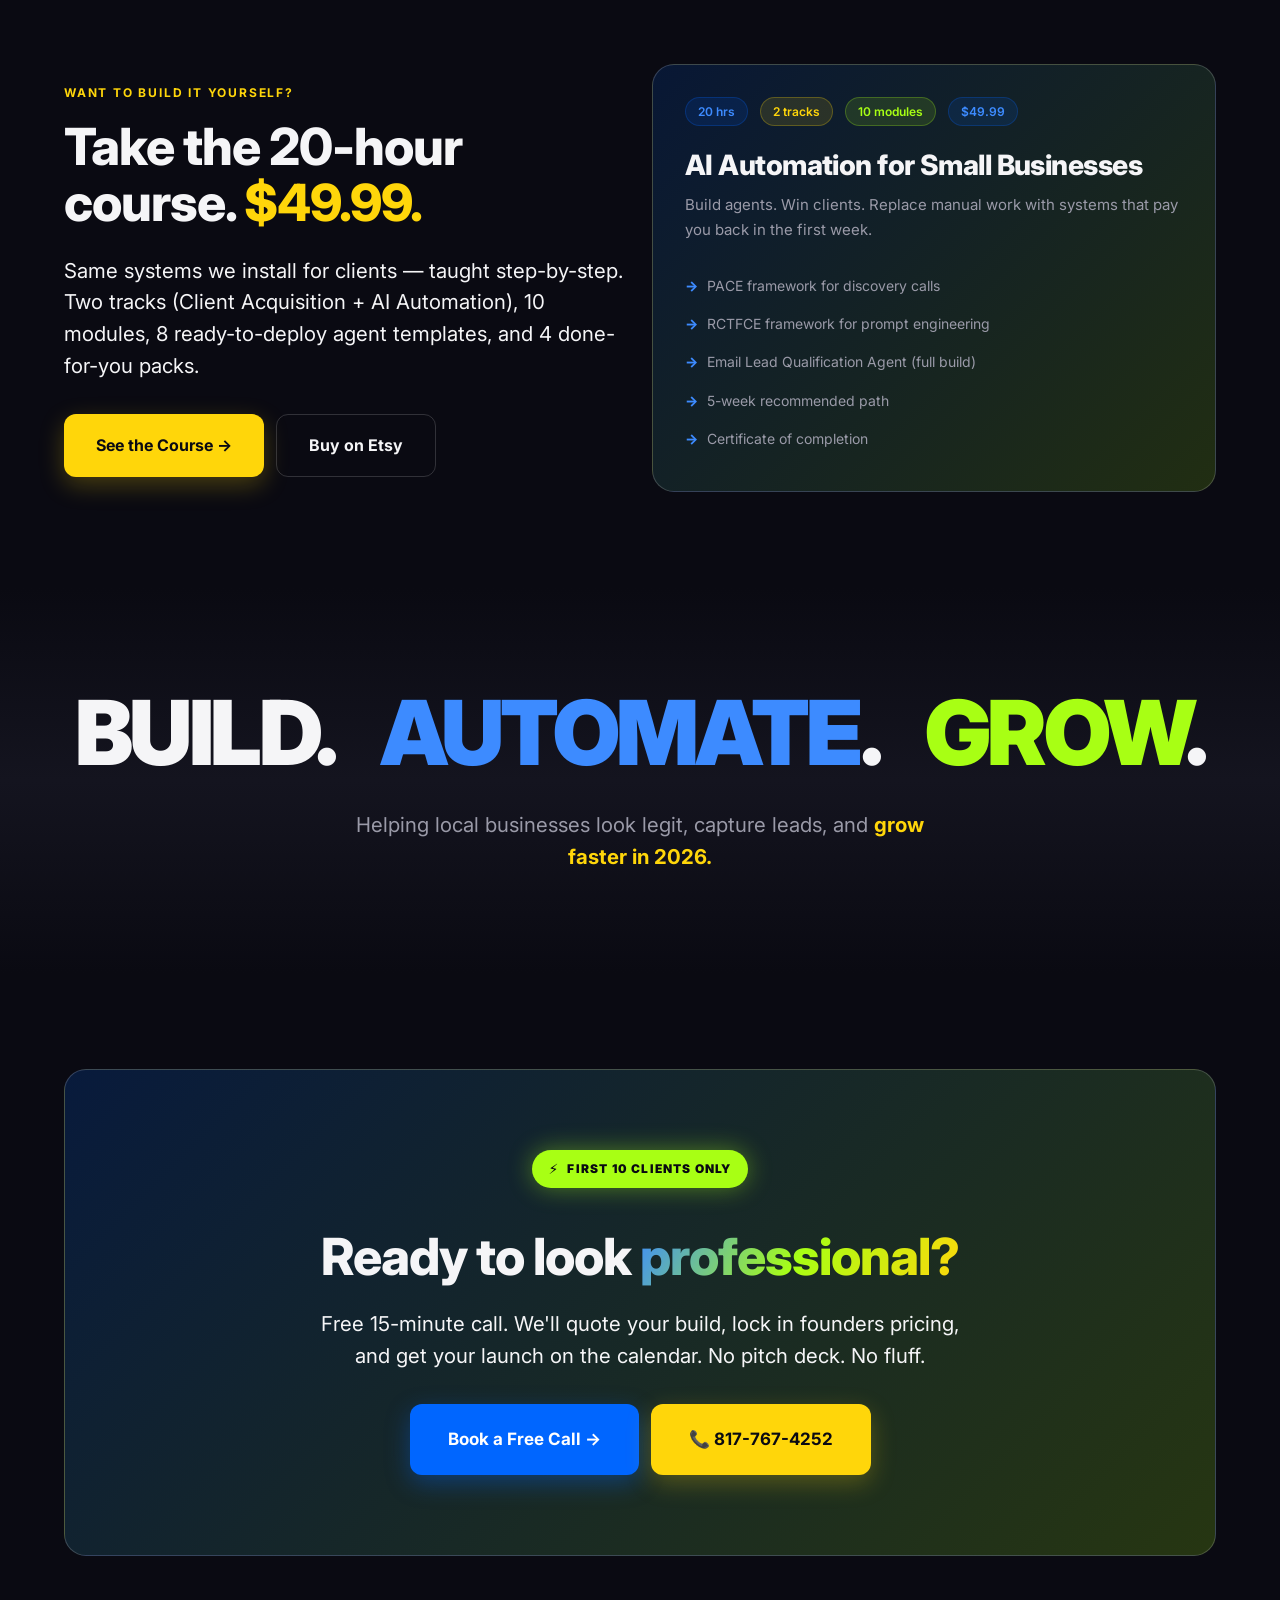
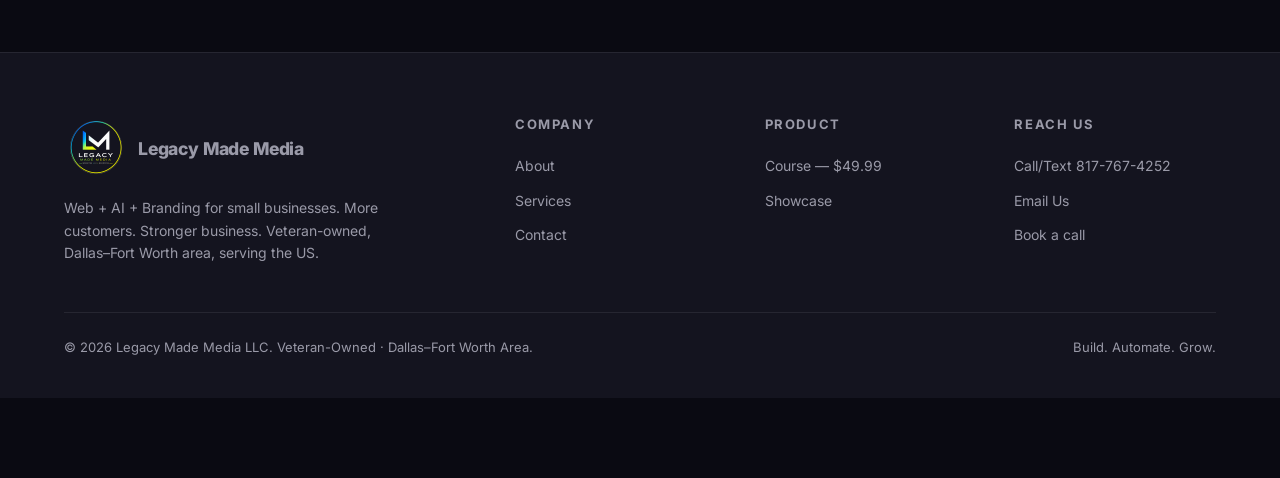
==== commit 75bb5679: "Make logo more prominent: bigger nav/footer, large branded logo above hero - Nav logo: 36px -> 48px " ====
--- a/index.html
+++ b/index.html
@@ -58,6 +58,9 @@
   <section class="hero">
     <div class="hero__bg"></div>
     <div class="hero__inner">
+      <div class="hero__logo">
+        <img src="/assets/img/logo.png" alt="Legacy Made Media" />
+      </div>
       <div style="display:flex; gap:12px; justify-content:center; flex-wrap:wrap; margin-bottom: 20px;">
         <span class="veteran-badge"><span class="veteran-badge__shield">★</span>Veteran-Owned</span>
         <span class="location-chip">Dallas–Fort Worth Area</span>
--- a/assets/css/styles.css
+++ b/assets/css/styles.css
@@ -761,9 +761,38 @@
   background: transparent !important;
   border-radius: 50%;
   object-fit: cover;
-  width: 36px;
-  height: 36px;
+  width: 48px;
+  height: 48px;
   padding: 0;
+}
+
+/* Bigger logo in the footer where there's more breathing room. */
+.footer img.nav__logo-mark {
+  width: 64px;
+  height: 64px;
+}
+
+/* Prominent hero logo — the first thing visitors see, with a soft
+   brand-colored glow so it pops on the dark background. */
+.hero__logo {
+  display: flex;
+  justify-content: center;
+  margin-bottom: 28px;
+}
+.hero__logo img {
+  width: 140px;
+  height: 140px;
+  border-radius: 50%;
+  object-fit: cover;
+  filter:
+    drop-shadow(0 0 30px rgba(0, 102, 255, 0.45))
+    drop-shadow(0 0 60px rgba(168, 255, 20, 0.18));
+}
+@media (max-width: 640px) {
+  .hero__logo img {
+    width: 110px;
+    height: 110px;
+  }
 }
 
 /* ==================== FOUNDERS RIBBON ==================== */
@@ -946,11 +975,14 @@
   line-height: 1.3;
 }
 
-/* Updated gradient-text to match flyer (blue → green → yellow) */
+/* gradient-text: brand gradient clipped to the text shape (blue → green → yellow).
+   Use background-image (not the `background` shorthand) so background-clip
+   isn't reset to its initial value. */
 .gradient-text {
-  background: linear-gradient(120deg, var(--blue-glow) 0%, var(--green) 50%, var(--yellow) 100%) !important;
+  background-image: linear-gradient(120deg, var(--blue-glow) 0%, var(--green) 50%, var(--yellow) 100%);
   -webkit-background-clip: text;
   background-clip: text;
+  color: transparent;
   -webkit-text-fill-color: transparent;
 }
 
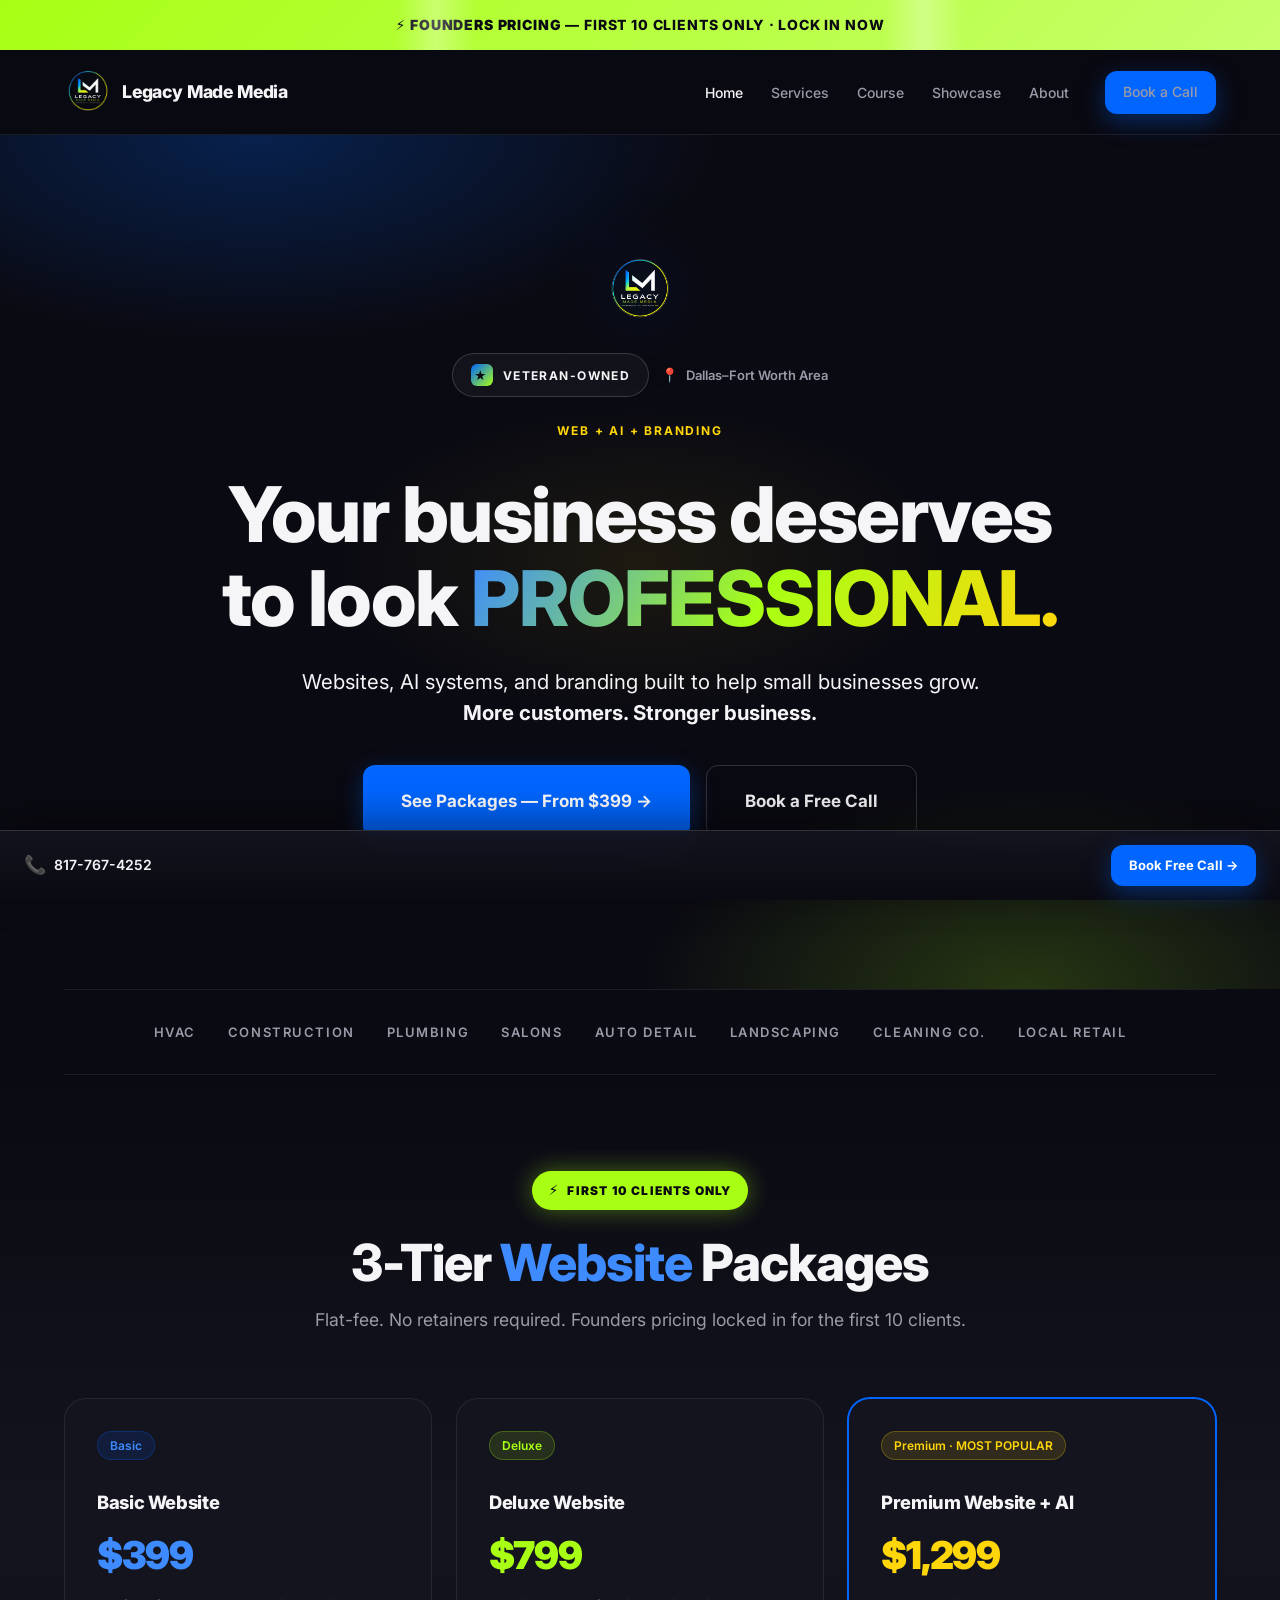
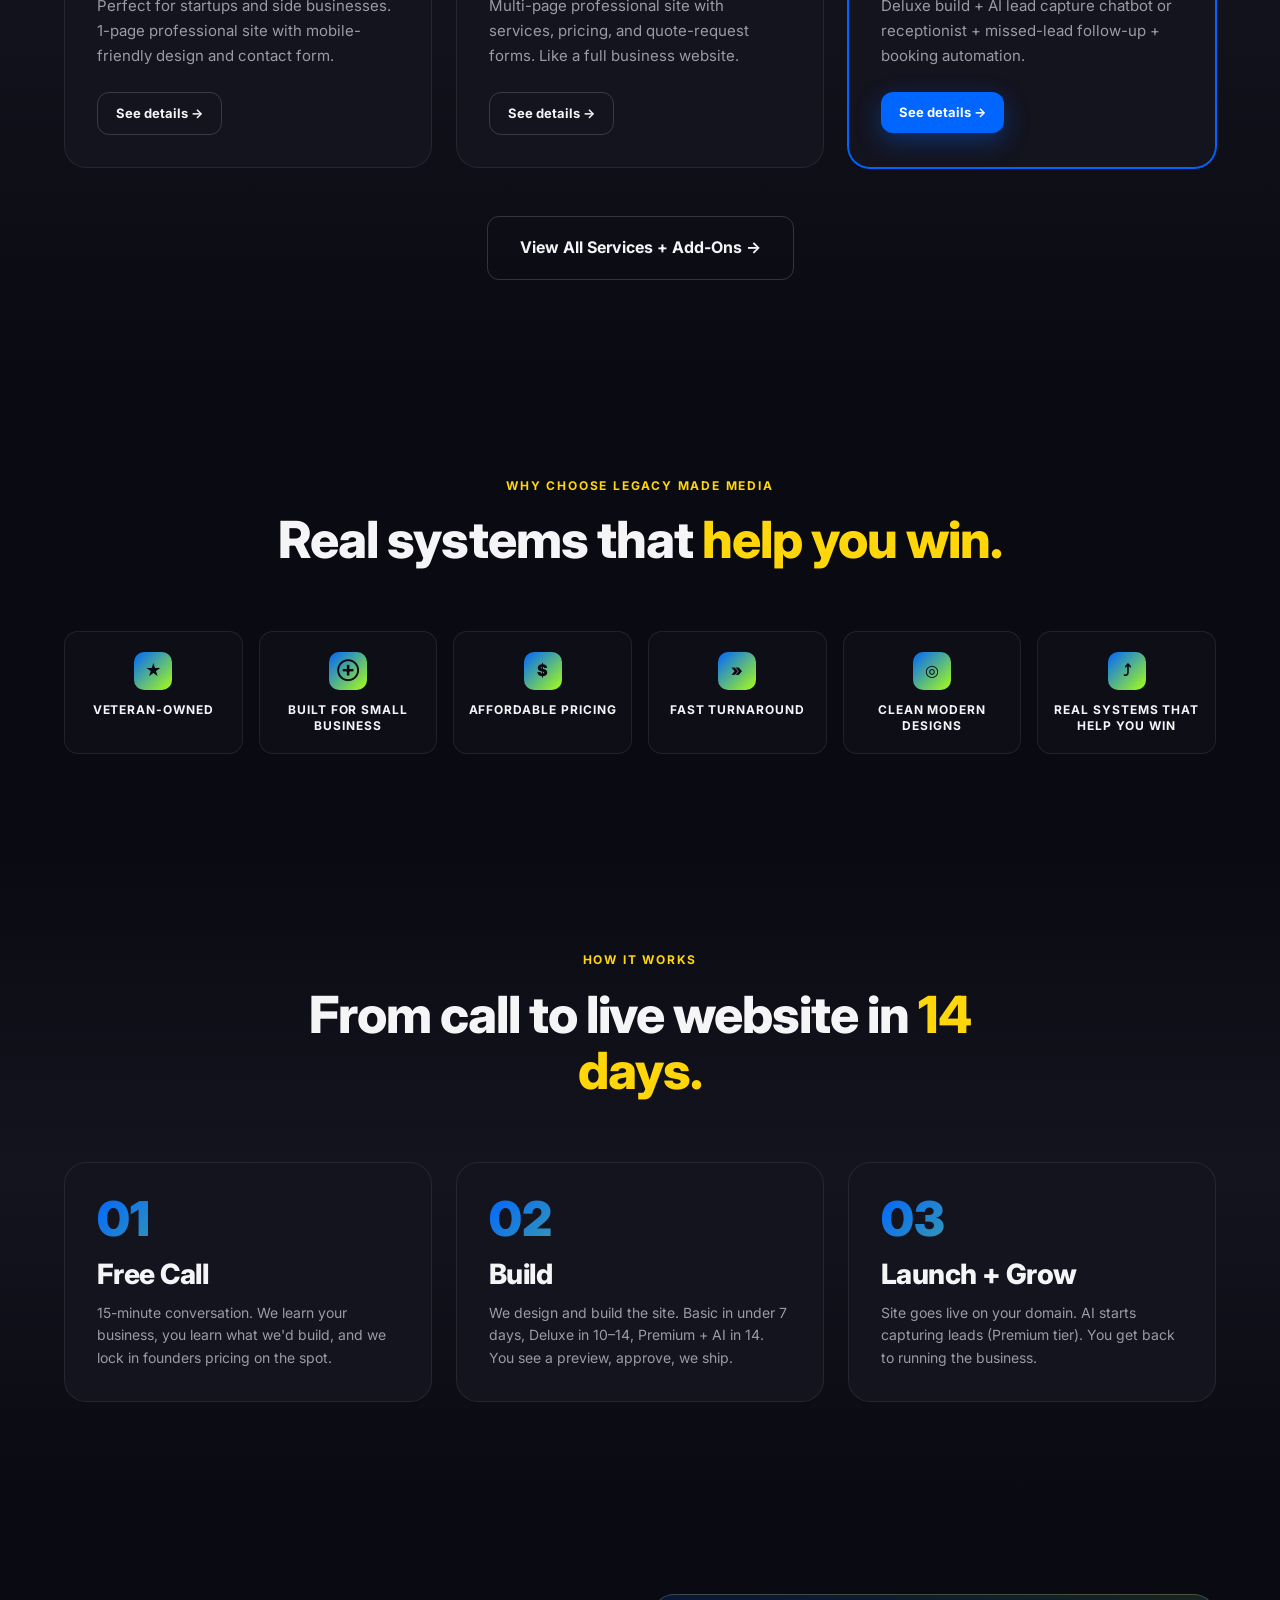
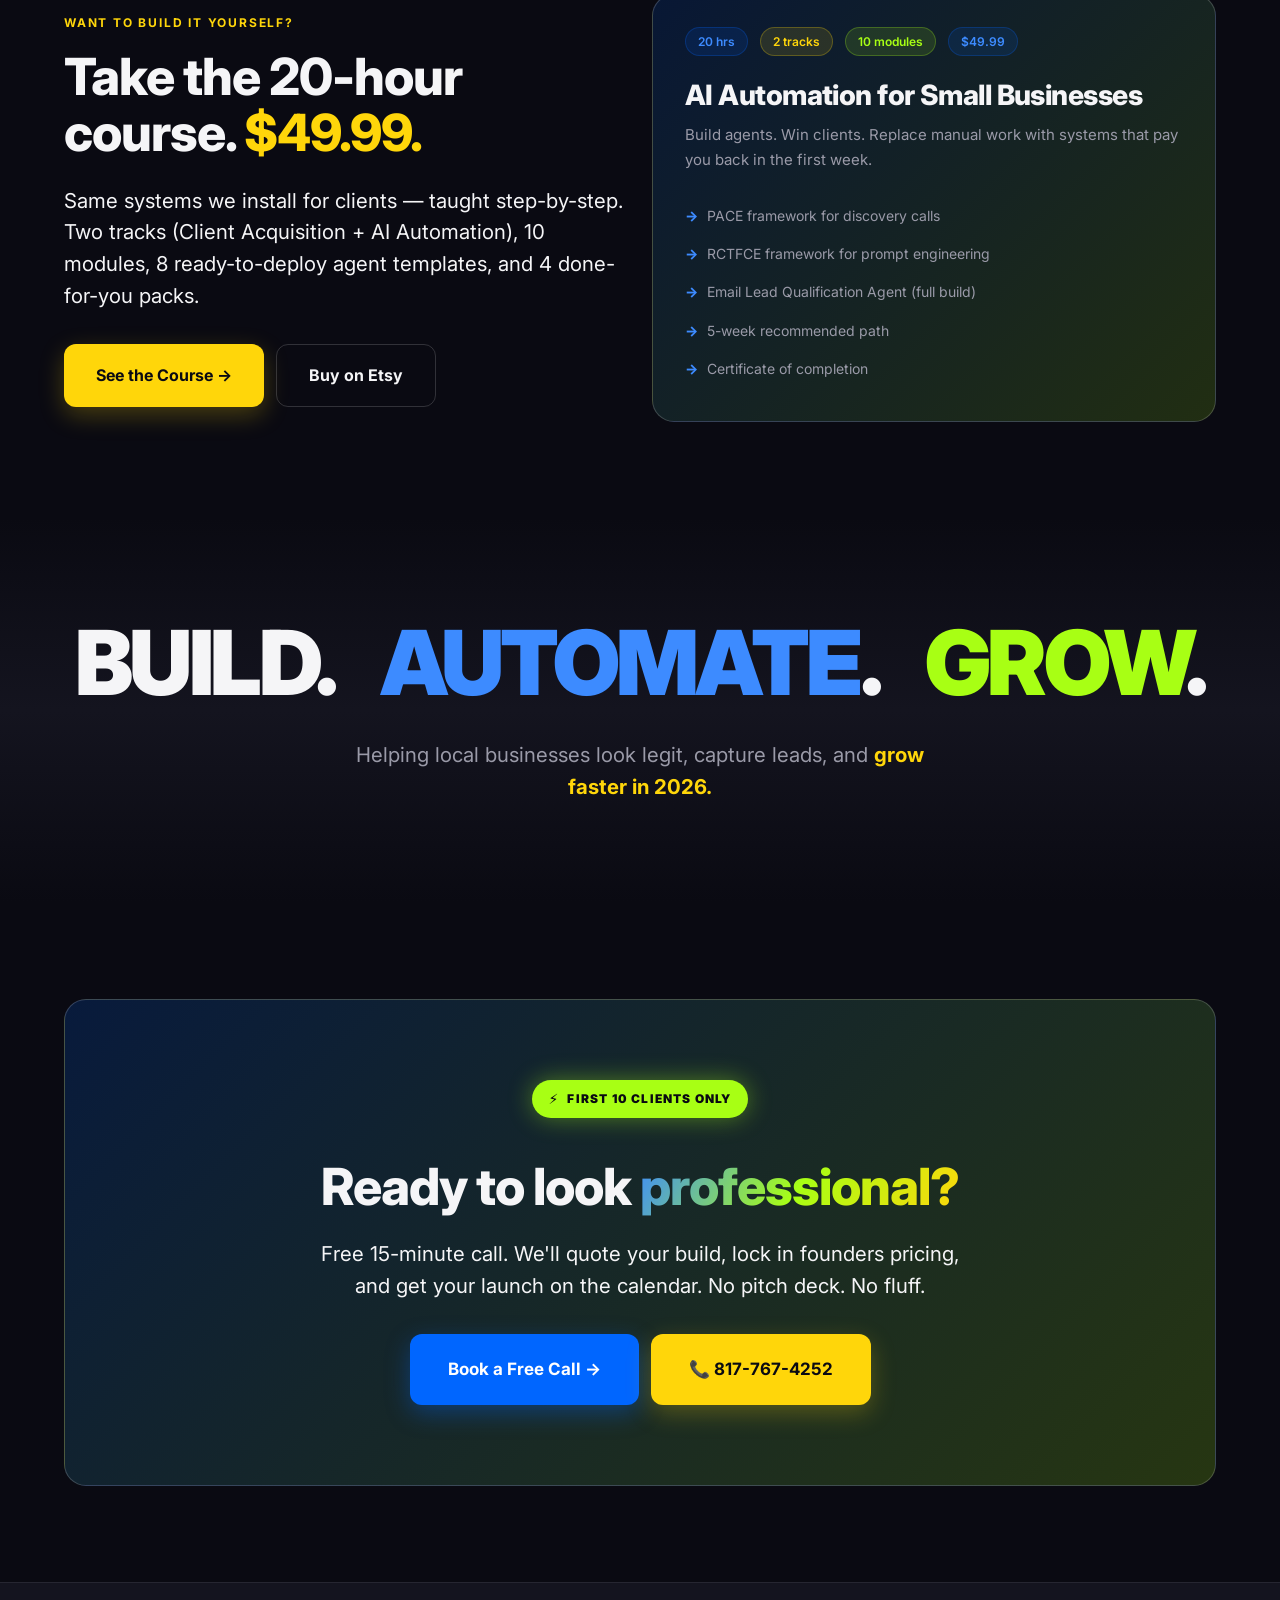
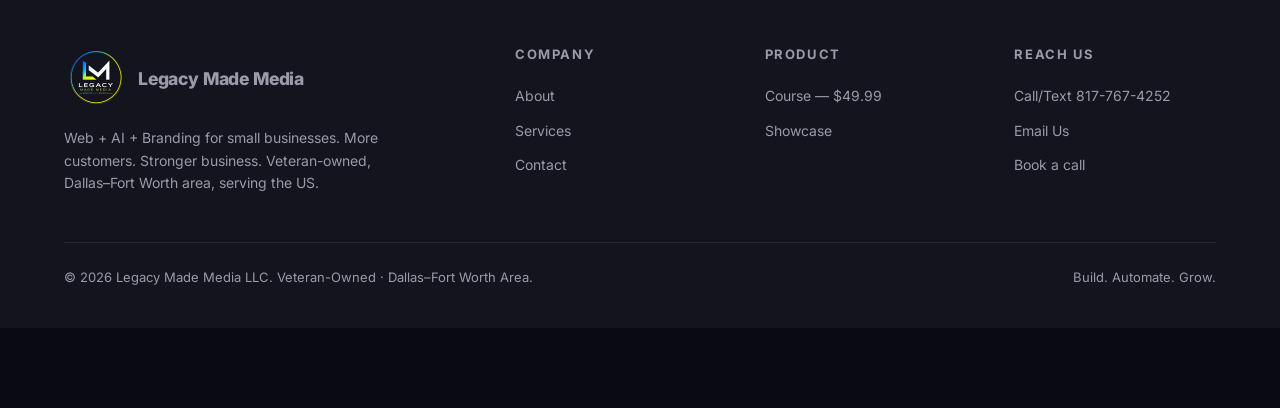
==== commit 775b4d8c: "Add LeadConnector chat widget to all pages for A2P 10DLC opt-in capture Carrier-required opt-in mech" ====
--- a/index.html
+++ b/index.html
@@ -302,5 +302,7 @@
   </div>
 
   <script src="assets/js/main.js"></script>
+  <!-- LeadConnector chat widget — A2P 10DLC opt-in capture -->
+  <script src="https://widgets.leadconnectorhq.com/loader.js" data-resources-url="https://widgets.leadconnectorhq.com/chat-widget/loader.js" data-widget-id="6a07b8d30d644480b24b1e5e" data-source="WEB_USER"></script>
 </body>
 </html>
--- a/assets/css/styles.css
+++ b/assets/css/styles.css
@@ -780,8 +780,8 @@
   margin-bottom: 28px;
 }
 .hero__logo img {
-  width: 140px;
-  height: 140px;
+  width: 70px;
+  height: 70px;
   border-radius: 50%;
   object-fit: cover;
   filter:
@@ -790,8 +790,8 @@
 }
 @media (max-width: 640px) {
   .hero__logo img {
-    width: 110px;
-    height: 110px;
+    width: 55px;
+    height: 55px;
   }
 }
 
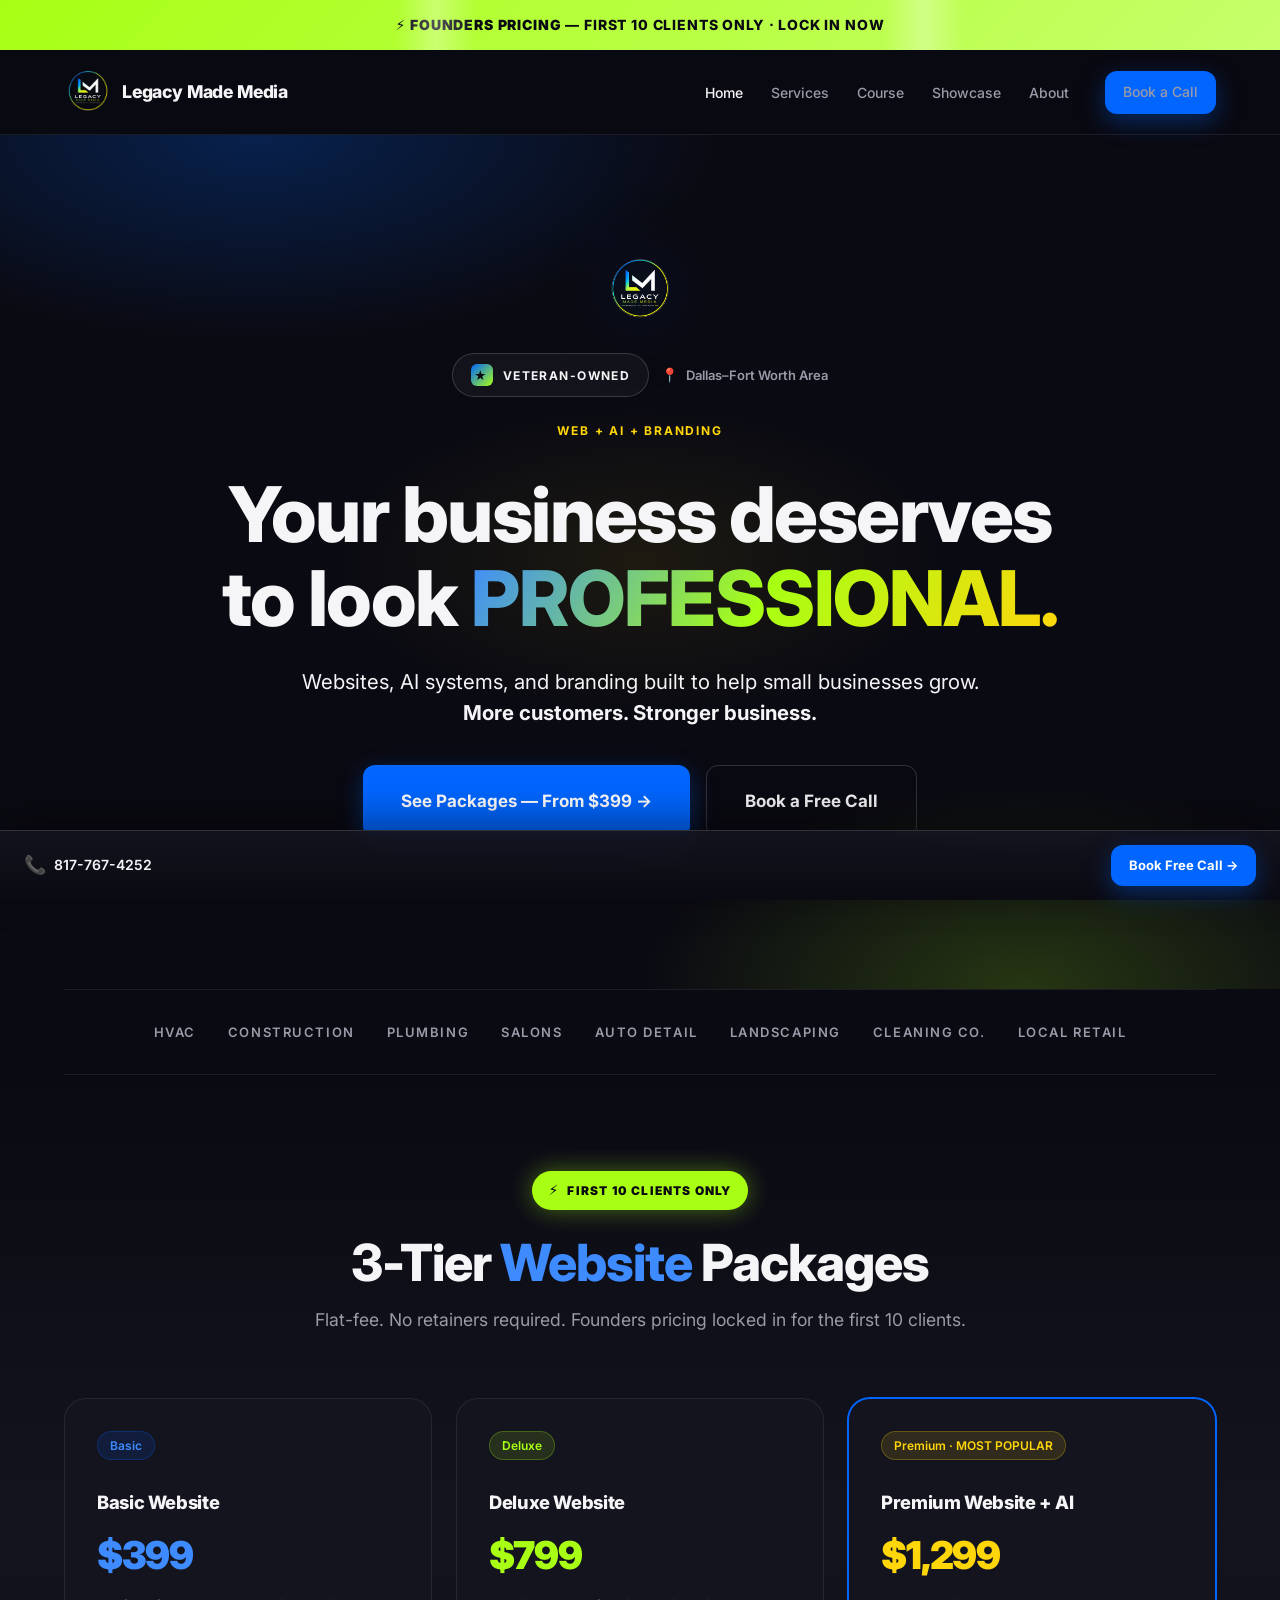
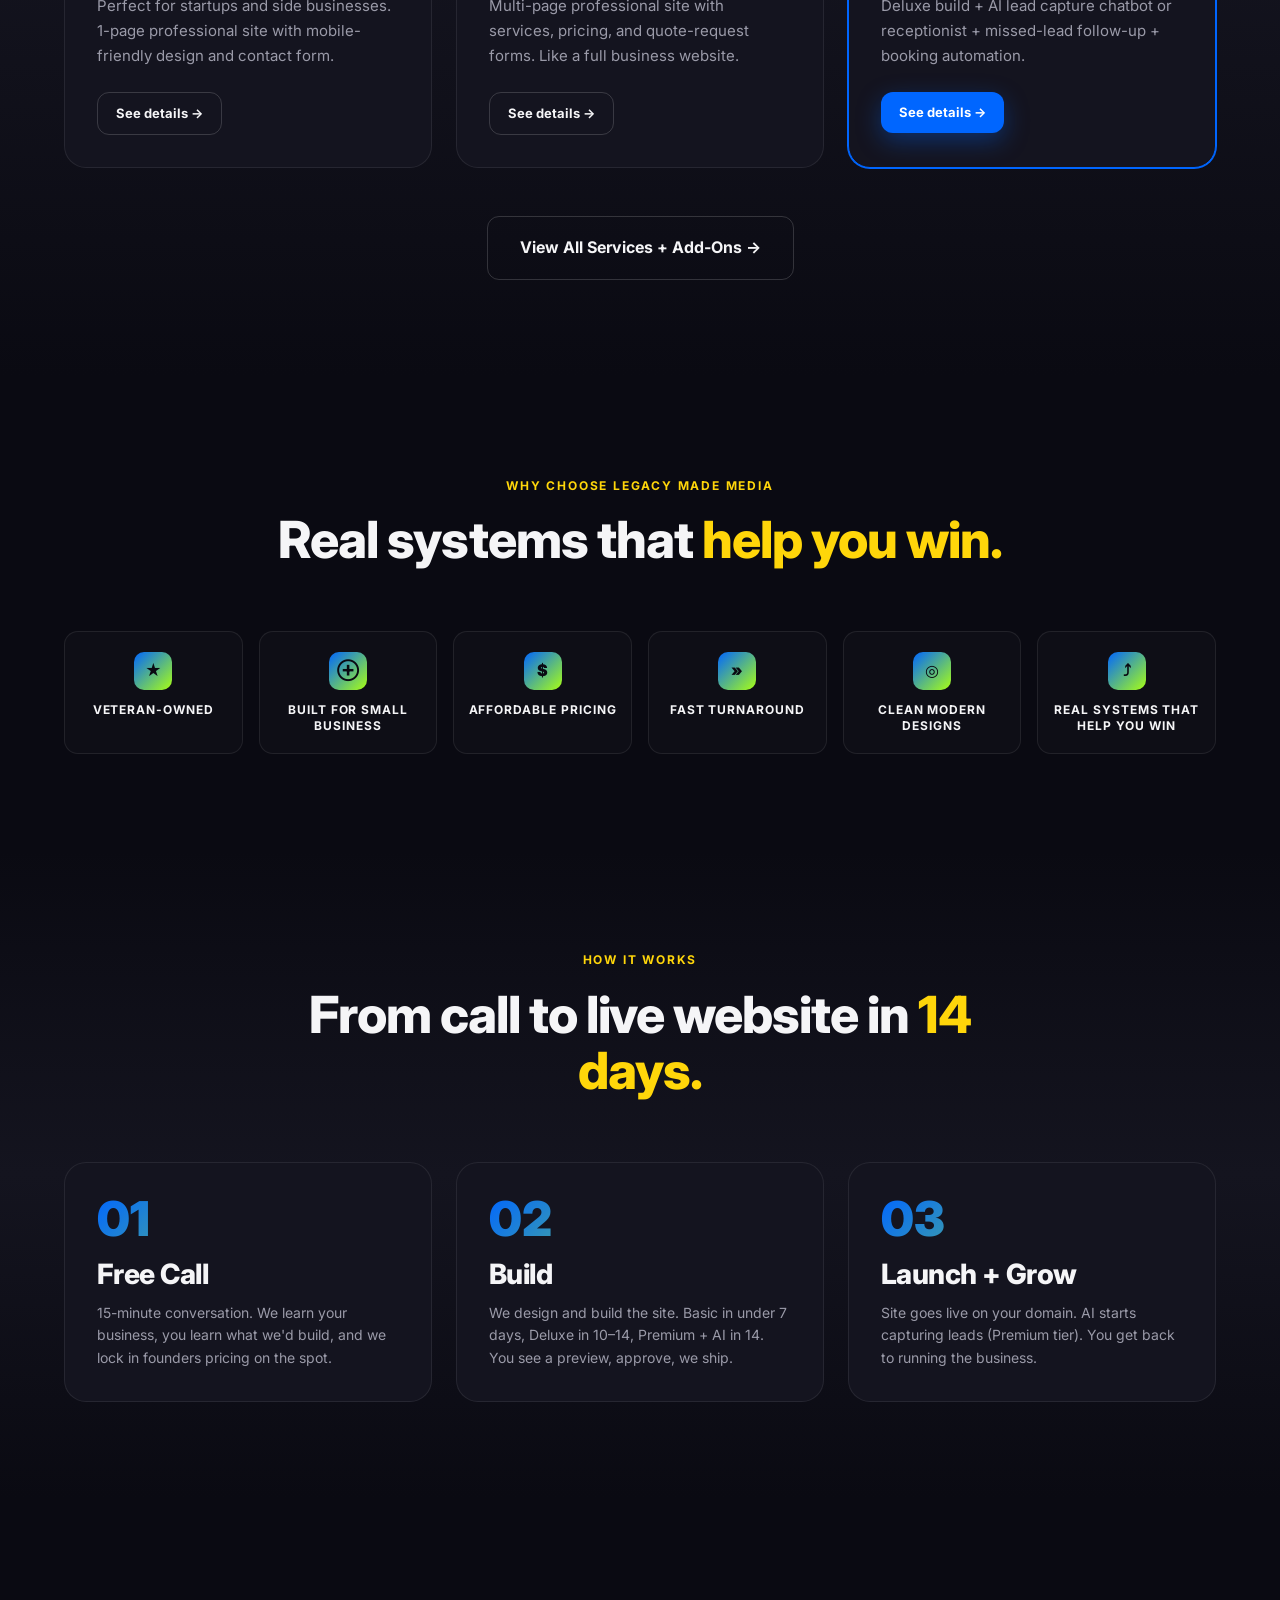
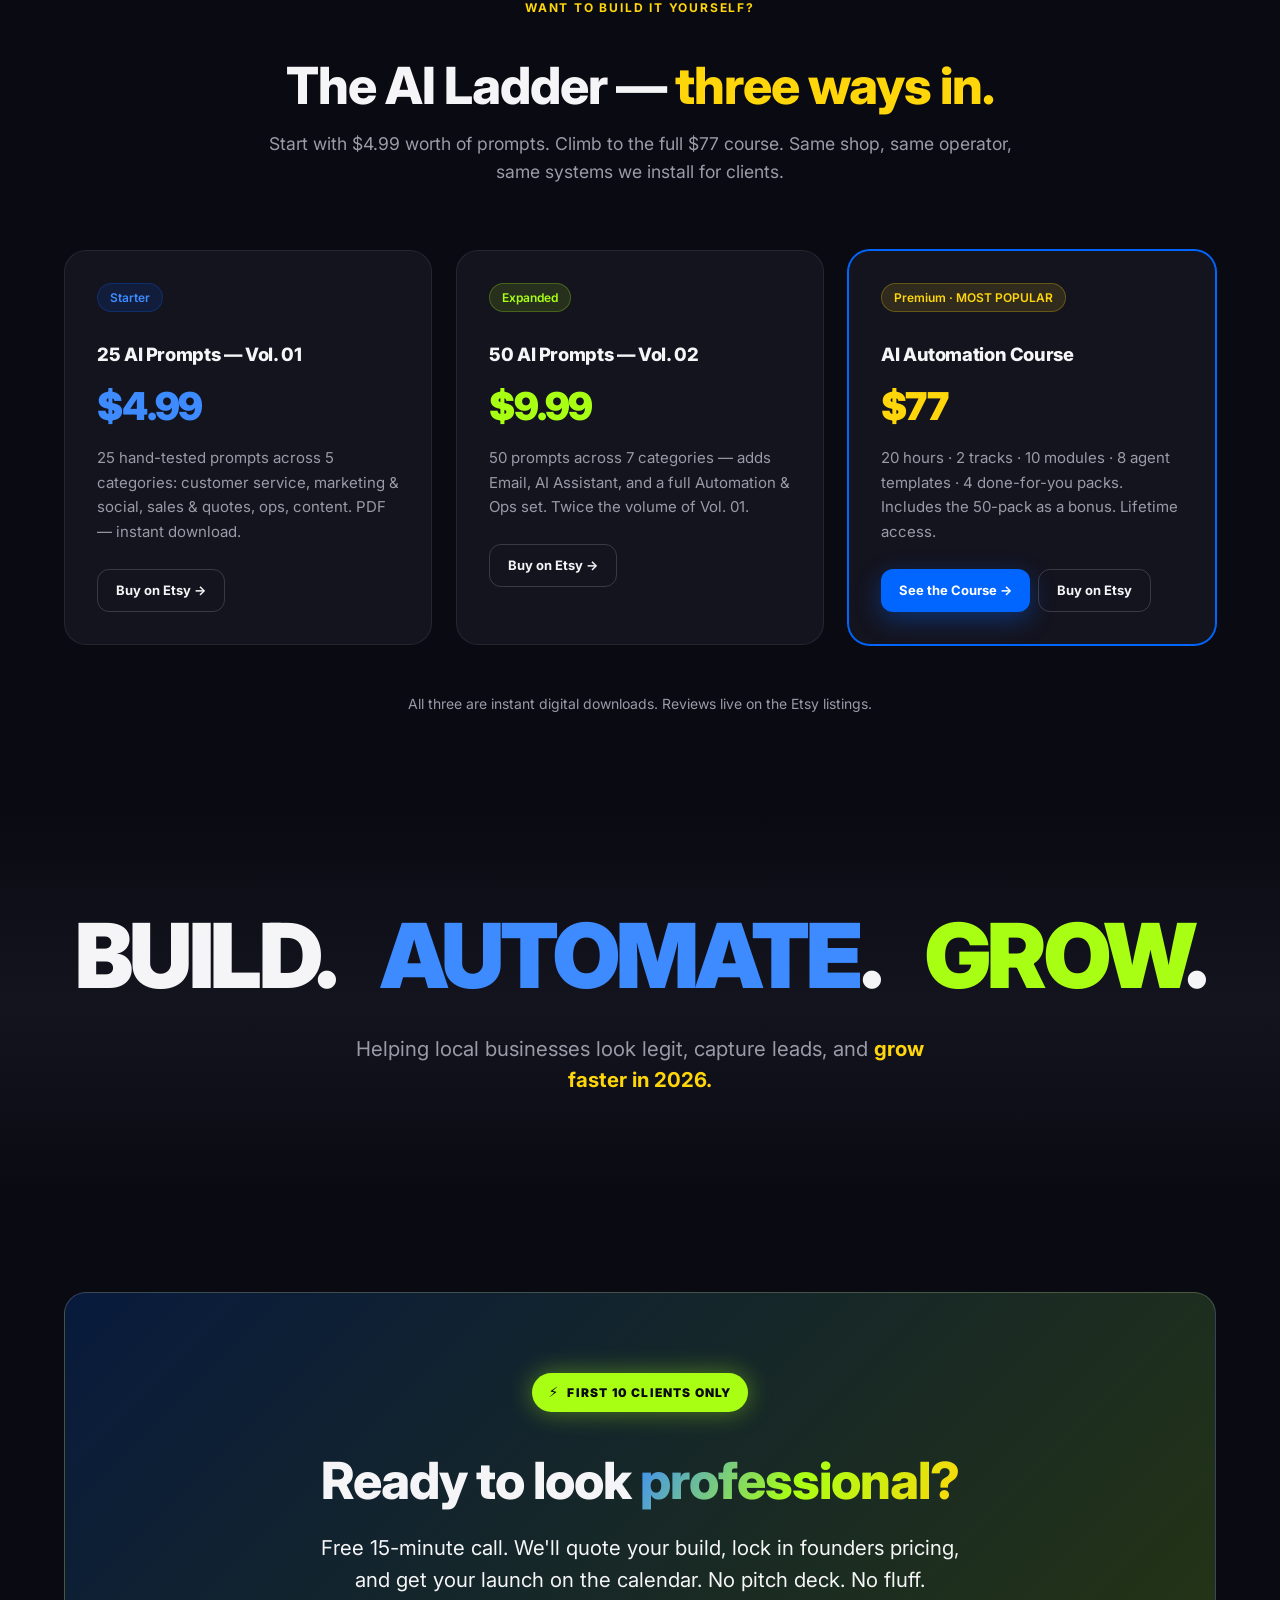
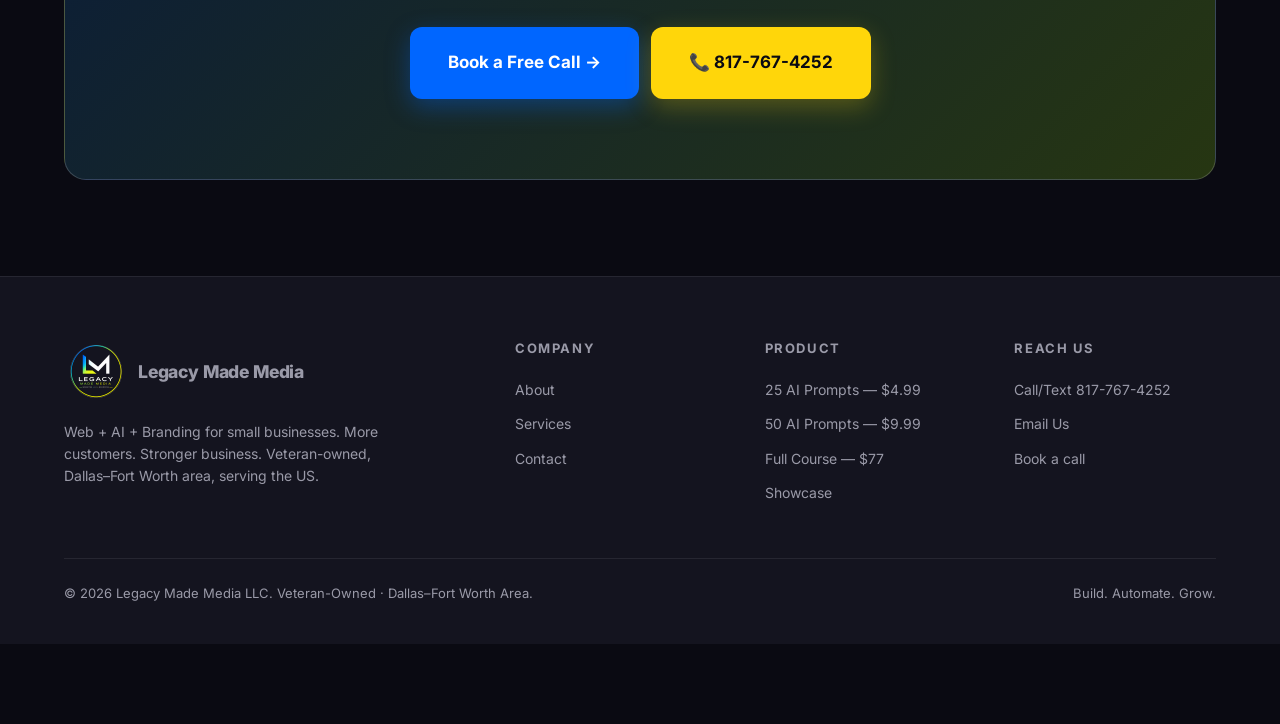
==== commit c6f5152f: "Add AI Ladder + fix stale $49.99 → $77 across site - index.html: Replace single-Course teaser with 3" ====
--- a/index.html
+++ b/index.html
@@ -182,41 +182,50 @@
     </div>
   </section>
 
-  <!-- COURSE TEASER -->
-  <section class="section">
-    <div class="container">
-      <div class="grid grid-2" style="align-items:center;">
-        <div>
-          <span class="eyebrow">Want to build it yourself?</span>
-          <h2 class="mb-3">Take the 20-hour course. <span class="text-yellow">$49.99.</span></h2>
-          <p class="lead mb-4">
-            Same systems we install for clients — taught step-by-step. Two tracks (Client Acquisition + AI Automation), 10 modules, 8 ready-to-deploy agent templates, and 4 done-for-you packs.
-          </p>
-          <div style="display:flex; gap:12px; flex-wrap:wrap;">
-            <a href="course.html" class="btn btn-accent btn-lg">See the Course →</a>
-            <a href="https://www.etsy.com/listing/4489433334/ai-automation-course-for-small-business?ref=listings_manager_grid" target="_blank" rel="noopener" class="btn btn-ghost btn-lg">Buy on Etsy</a>
+  <!-- AI LADDER — 3 PRODUCTS -->
+  <section class="section" id="ai-ladder">
+    <div class="container">
+      <div class="section-header">
+        <span class="eyebrow">Want to build it yourself?</span>
+        <h2 class="section-header__title mt-3">The AI Ladder — <span class="text-yellow">three ways in.</span></h2>
+        <p class="section-header__sub">Start with $4.99 worth of prompts. Climb to the full $77 course. Same shop, same operator, same systems we install for clients.</p>
+      </div>
+
+      <div class="grid grid-3">
+        <!-- TIER 1 — 25 AI PROMPTS -->
+        <div class="card card--accent">
+          <span class="tag mb-2">Starter</span>
+          <h3 class="card__title mt-2" style="font-size: 1.15rem;">25 AI Prompts — Vol. 01</h3>
+          <div style="font-size: 2.4rem; font-weight: 900; color: var(--blue-glow); letter-spacing: -0.03em; margin: 8px 0;">$4.99</div>
+          <p class="card__desc mb-3">25 hand-tested prompts across 5 categories: customer service, marketing &amp; social, sales &amp; quotes, ops, content. PDF — instant download.</p>
+          <a href="https://www.etsy.com/listing/4506387476" target="_blank" rel="noopener" class="btn btn-ghost btn-sm">Buy on Etsy →</a>
+        </div>
+
+        <!-- TIER 2 — 50 AI PROMPTS -->
+        <div class="card card--accent">
+          <span class="tag tag--magenta mb-2">Expanded</span>
+          <h3 class="card__title mt-2" style="font-size: 1.15rem;">50 AI Prompts — Vol. 02</h3>
+          <div style="font-size: 2.4rem; font-weight: 900; color: var(--green); letter-spacing: -0.03em; margin: 8px 0;">$9.99</div>
+          <p class="card__desc mb-3">50 prompts across 7 categories — adds Email, AI Assistant, and a full Automation &amp; Ops set. Twice the volume of Vol. 01.</p>
+          <a href="https://www.etsy.com/listing/4506418579" target="_blank" rel="noopener" class="btn btn-ghost btn-sm">Buy on Etsy →</a>
+        </div>
+
+        <!-- TIER 3 — FULL COURSE -->
+        <div class="card card--accent" style="border-color: var(--blue); box-shadow: 0 0 0 1px var(--blue);">
+          <span class="tag tag--yellow mb-2">Premium · MOST POPULAR</span>
+          <h3 class="card__title mt-2" style="font-size: 1.15rem;">AI Automation Course</h3>
+          <div style="font-size: 2.4rem; font-weight: 900; color: var(--yellow); letter-spacing: -0.03em; margin: 8px 0;">$77</div>
+          <p class="card__desc mb-3">20 hours · 2 tracks · 10 modules · 8 agent templates · 4 done-for-you packs. Includes the 50-pack as a bonus. Lifetime access.</p>
+          <div style="display:flex; gap:8px; flex-wrap:wrap;">
+            <a href="course.html" class="btn btn-primary btn-sm">See the Course →</a>
+            <a href="https://www.etsy.com/listing/4489433334/ai-automation-course-for-small-business" target="_blank" rel="noopener" class="btn btn-ghost btn-sm">Buy on Etsy</a>
           </div>
         </div>
-        <div>
-          <div class="card" style="background:linear-gradient(135deg, rgba(0,102,255,0.15) 0%, rgba(168,255,20,0.15) 100%); border-color: rgba(255,255,255,0.18);">
-            <div style="display:flex; gap:12px; flex-wrap:wrap; margin-bottom: 24px;">
-              <span class="tag">20 hrs</span>
-              <span class="tag tag--yellow">2 tracks</span>
-              <span class="tag tag--magenta">10 modules</span>
-              <span class="tag">$49.99</span>
-            </div>
-            <h3 class="card__title">AI Automation for Small Businesses</h3>
-            <p class="card__desc mb-3">Build agents. Win clients. Replace manual work with systems that pay you back in the first week.</p>
-            <ul class="card__list">
-              <li>PACE framework for discovery calls</li>
-              <li>RCTFCE framework for prompt engineering</li>
-              <li>Email Lead Qualification Agent (full build)</li>
-              <li>5-week recommended path</li>
-              <li>Certificate of completion</li>
-            </ul>
-          </div>
-        </div>
-      </div>
+      </div>
+
+      <p class="text-center mt-6" style="color: var(--text-dim); font-size: 14px;">
+        All three are instant digital downloads. Reviews live on the Etsy listings.
+      </p>
     </div>
   </section>
 
@@ -275,7 +284,9 @@
         <div class="footer__col">
           <h4>Product</h4>
           <ul>
-            <li><a href="course.html">Course — $49.99</a></li>
+            <li><a href="index.html#ai-ladder">25 AI Prompts — $4.99</a></li>
+            <li><a href="index.html#ai-ladder">50 AI Prompts — $9.99</a></li>
+            <li><a href="course.html">Full Course — $77</a></li>
             <li><a href="cinematic.html">Showcase</a></li>
           </ul>
         </div>
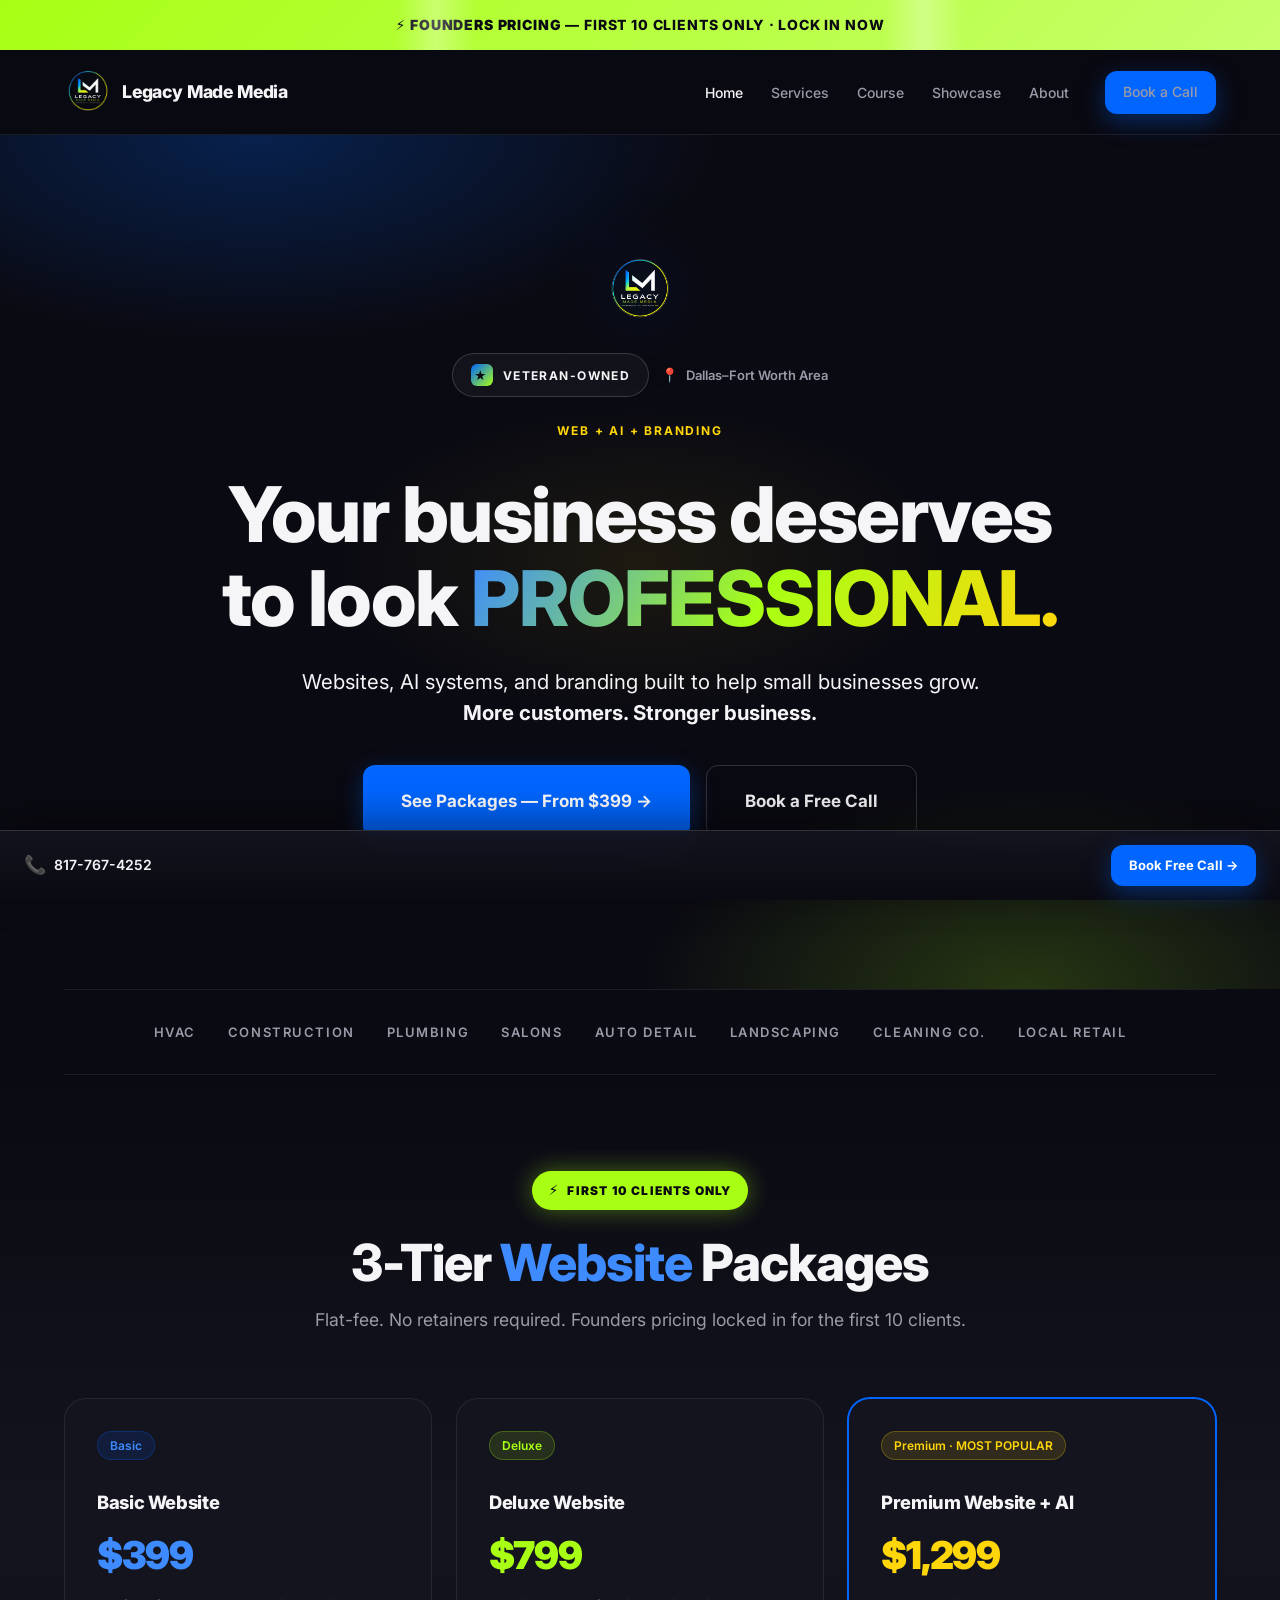
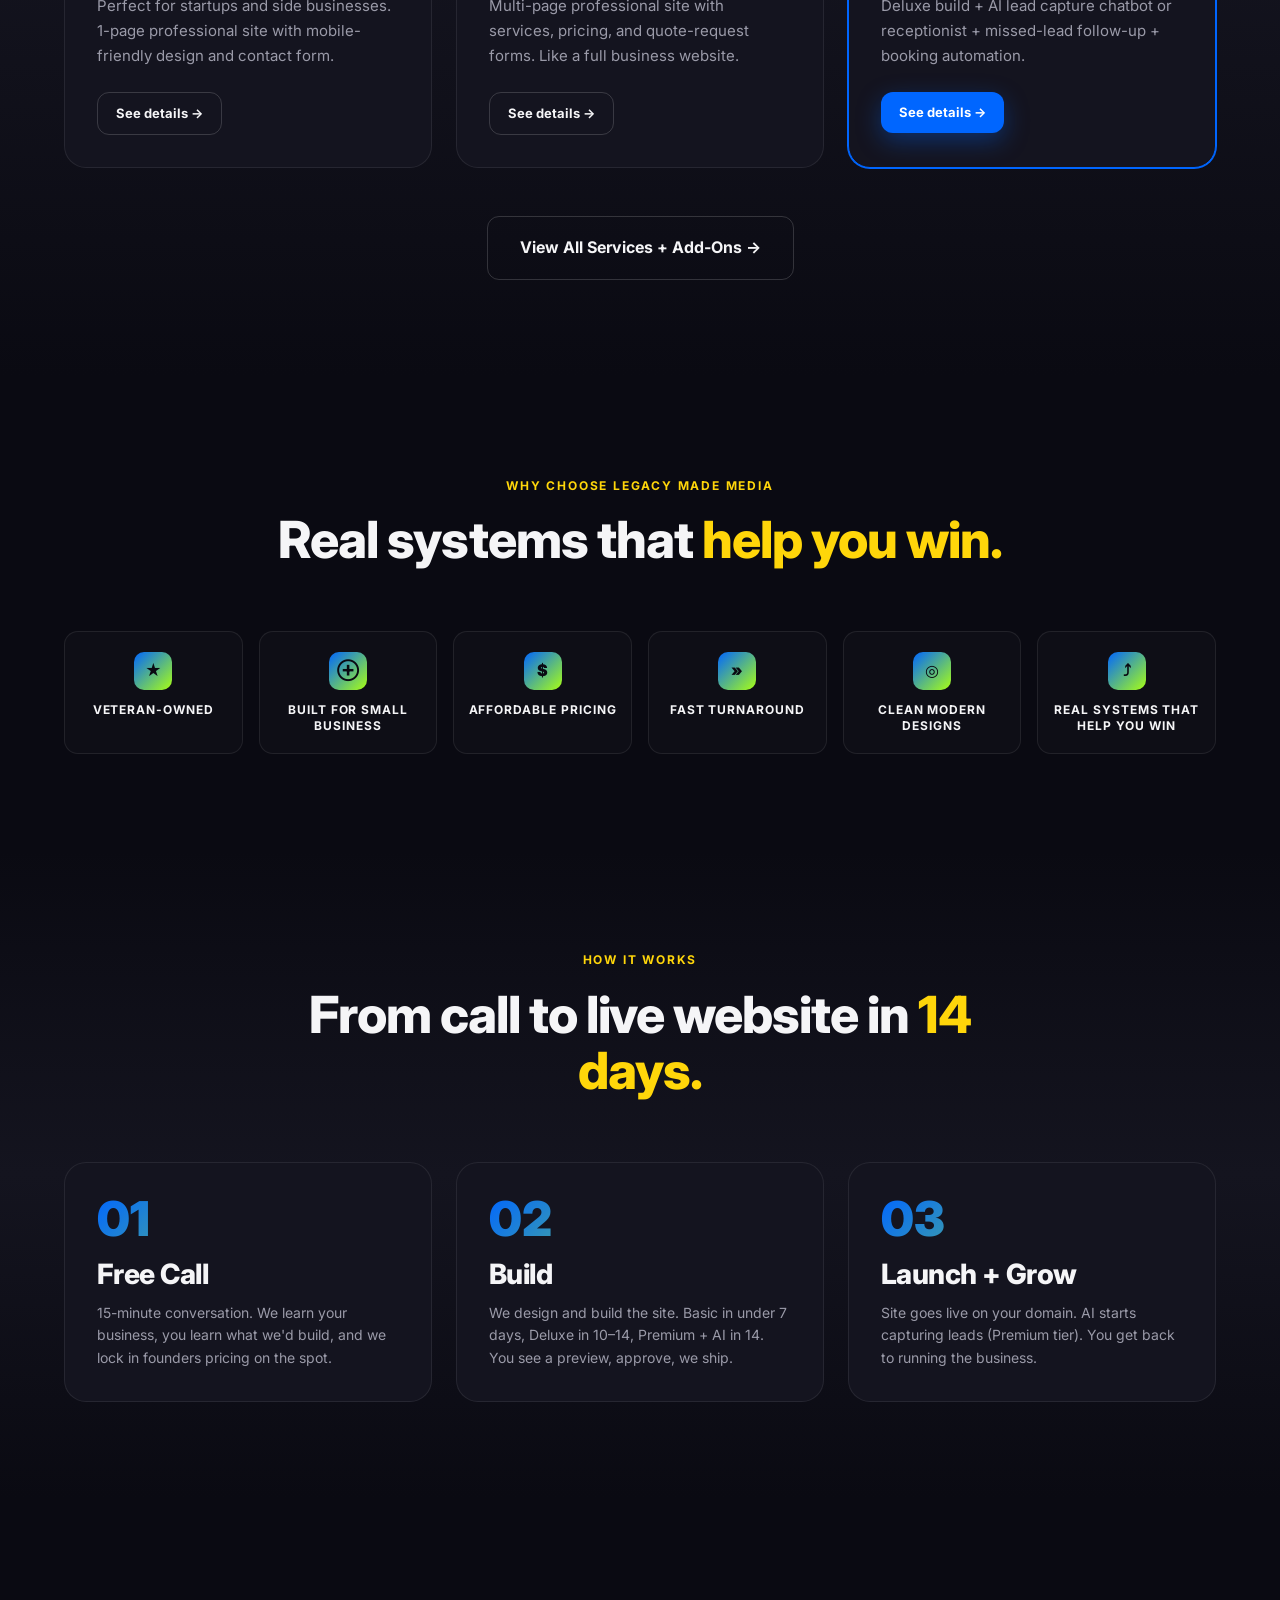
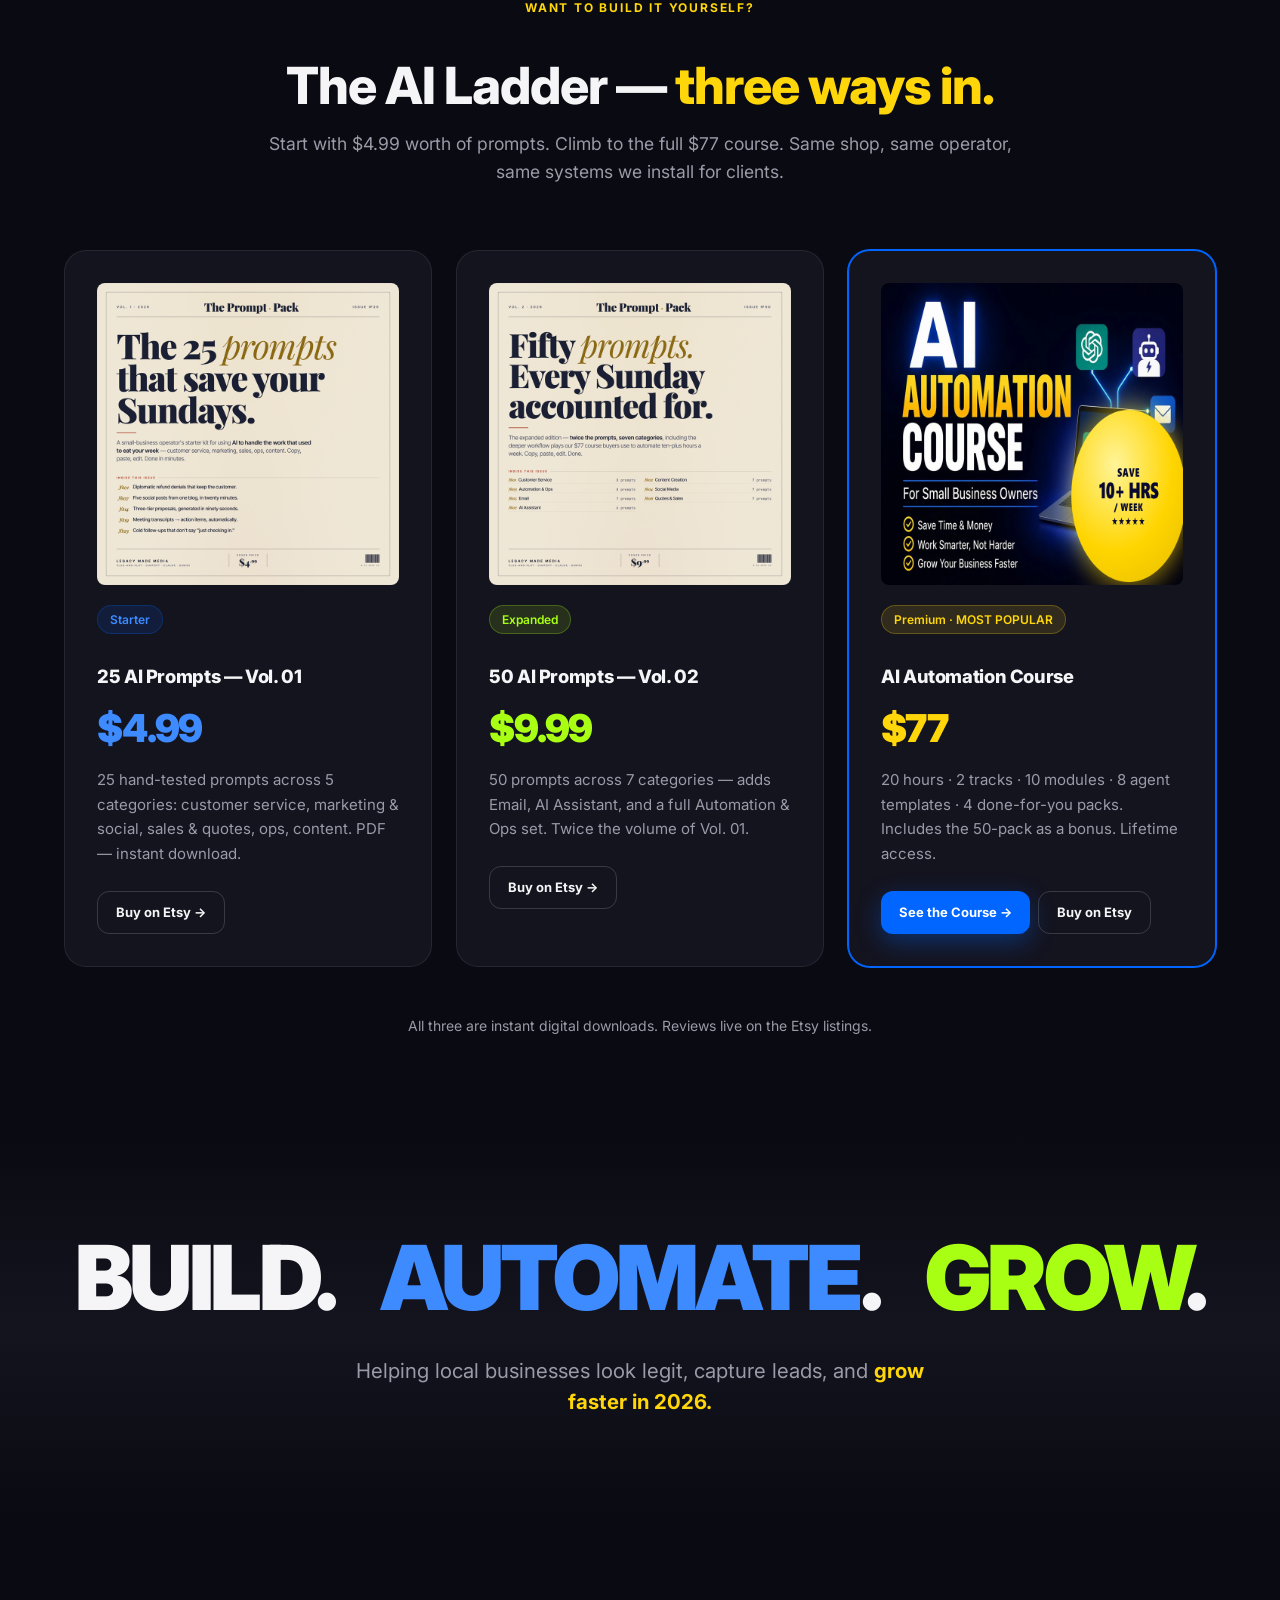
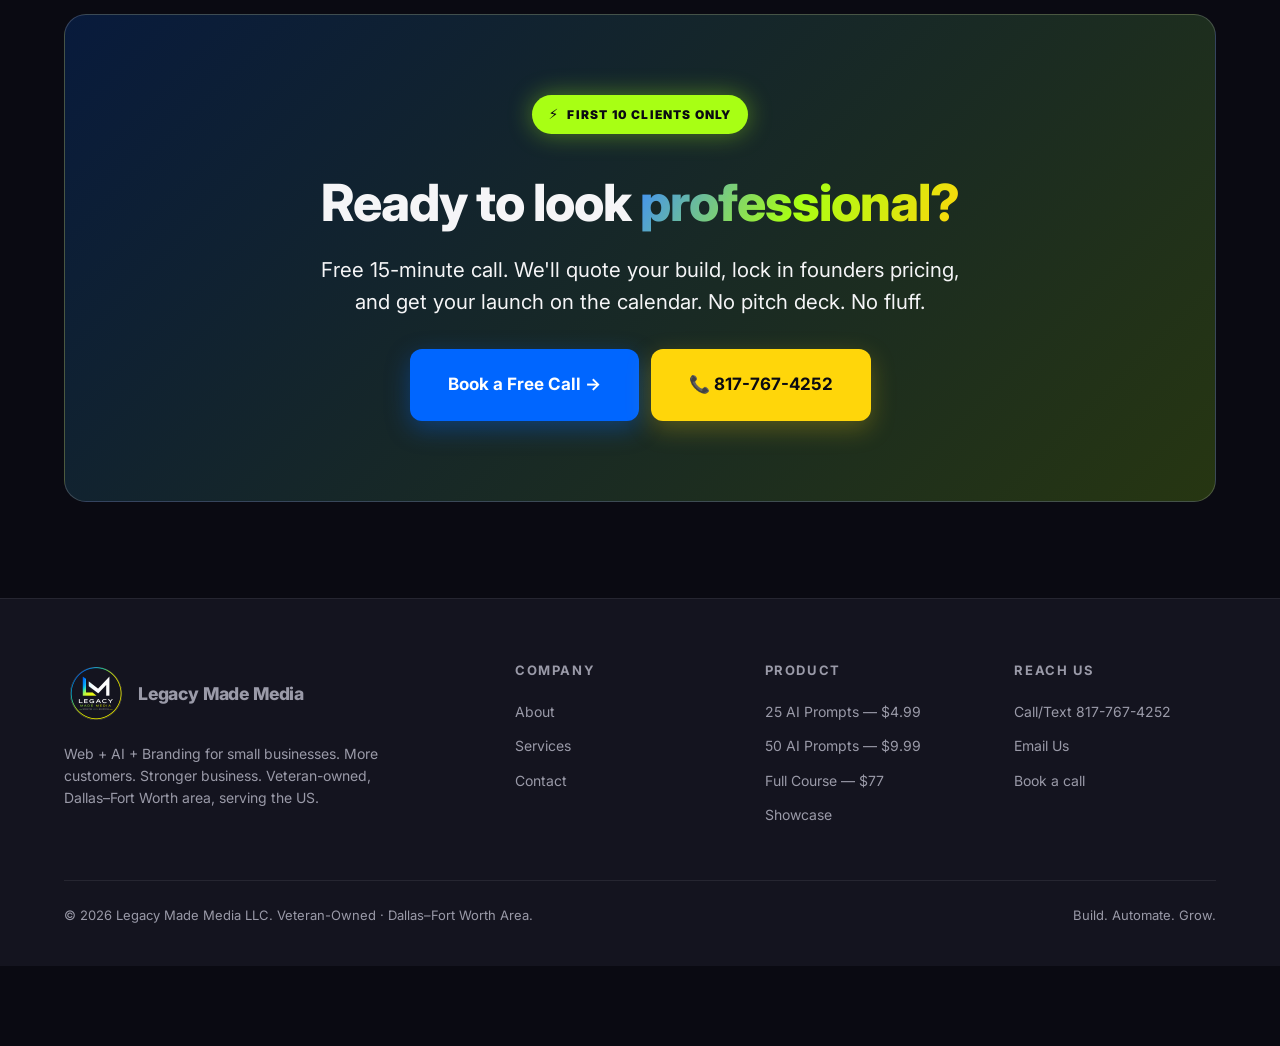
==== commit d2b0e67b: "Add product hero images to AI Ladder cards Wires the editorial cover artwork into each of the 3 AI L" ====
--- a/index.html
+++ b/index.html
@@ -194,6 +194,9 @@
       <div class="grid grid-3">
         <!-- TIER 1 — 25 AI PROMPTS -->
         <div class="card card--accent">
+          <a href="https://www.etsy.com/listing/4506387476" target="_blank" rel="noopener" style="display:block; margin-bottom: 20px;">
+            <img src="/assets/img/products/25-pack-hero.png" alt="25 AI Prompts — Vol. 01 editorial cover" style="width:100%; aspect-ratio:1; display:block; border-radius:8px;" loading="lazy" />
+          </a>
           <span class="tag mb-2">Starter</span>
           <h3 class="card__title mt-2" style="font-size: 1.15rem;">25 AI Prompts — Vol. 01</h3>
           <div style="font-size: 2.4rem; font-weight: 900; color: var(--blue-glow); letter-spacing: -0.03em; margin: 8px 0;">$4.99</div>
@@ -203,6 +206,9 @@
 
         <!-- TIER 2 — 50 AI PROMPTS -->
         <div class="card card--accent">
+          <a href="https://www.etsy.com/listing/4506418579" target="_blank" rel="noopener" style="display:block; margin-bottom: 20px;">
+            <img src="/assets/img/products/50-pack-hero.png" alt="50 AI Prompts — Vol. 02 editorial cover" style="width:100%; aspect-ratio:1; display:block; border-radius:8px;" loading="lazy" />
+          </a>
           <span class="tag tag--magenta mb-2">Expanded</span>
           <h3 class="card__title mt-2" style="font-size: 1.15rem;">50 AI Prompts — Vol. 02</h3>
           <div style="font-size: 2.4rem; font-weight: 900; color: var(--green); letter-spacing: -0.03em; margin: 8px 0;">$9.99</div>
@@ -212,6 +218,9 @@
 
         <!-- TIER 3 — FULL COURSE -->
         <div class="card card--accent" style="border-color: var(--blue); box-shadow: 0 0 0 1px var(--blue);">
+          <a href="course.html" style="display:block; margin-bottom: 20px;">
+            <img src="/assets/img/products/course-hero.png" alt="AI Automation for Small Businesses course cover" style="width:100%; aspect-ratio:1; display:block; border-radius:8px;" loading="lazy" />
+          </a>
           <span class="tag tag--yellow mb-2">Premium · MOST POPULAR</span>
           <h3 class="card__title mt-2" style="font-size: 1.15rem;">AI Automation Course</h3>
           <div style="font-size: 2.4rem; font-weight: 900; color: var(--yellow); letter-spacing: -0.03em; margin: 8px 0;">$77</div>
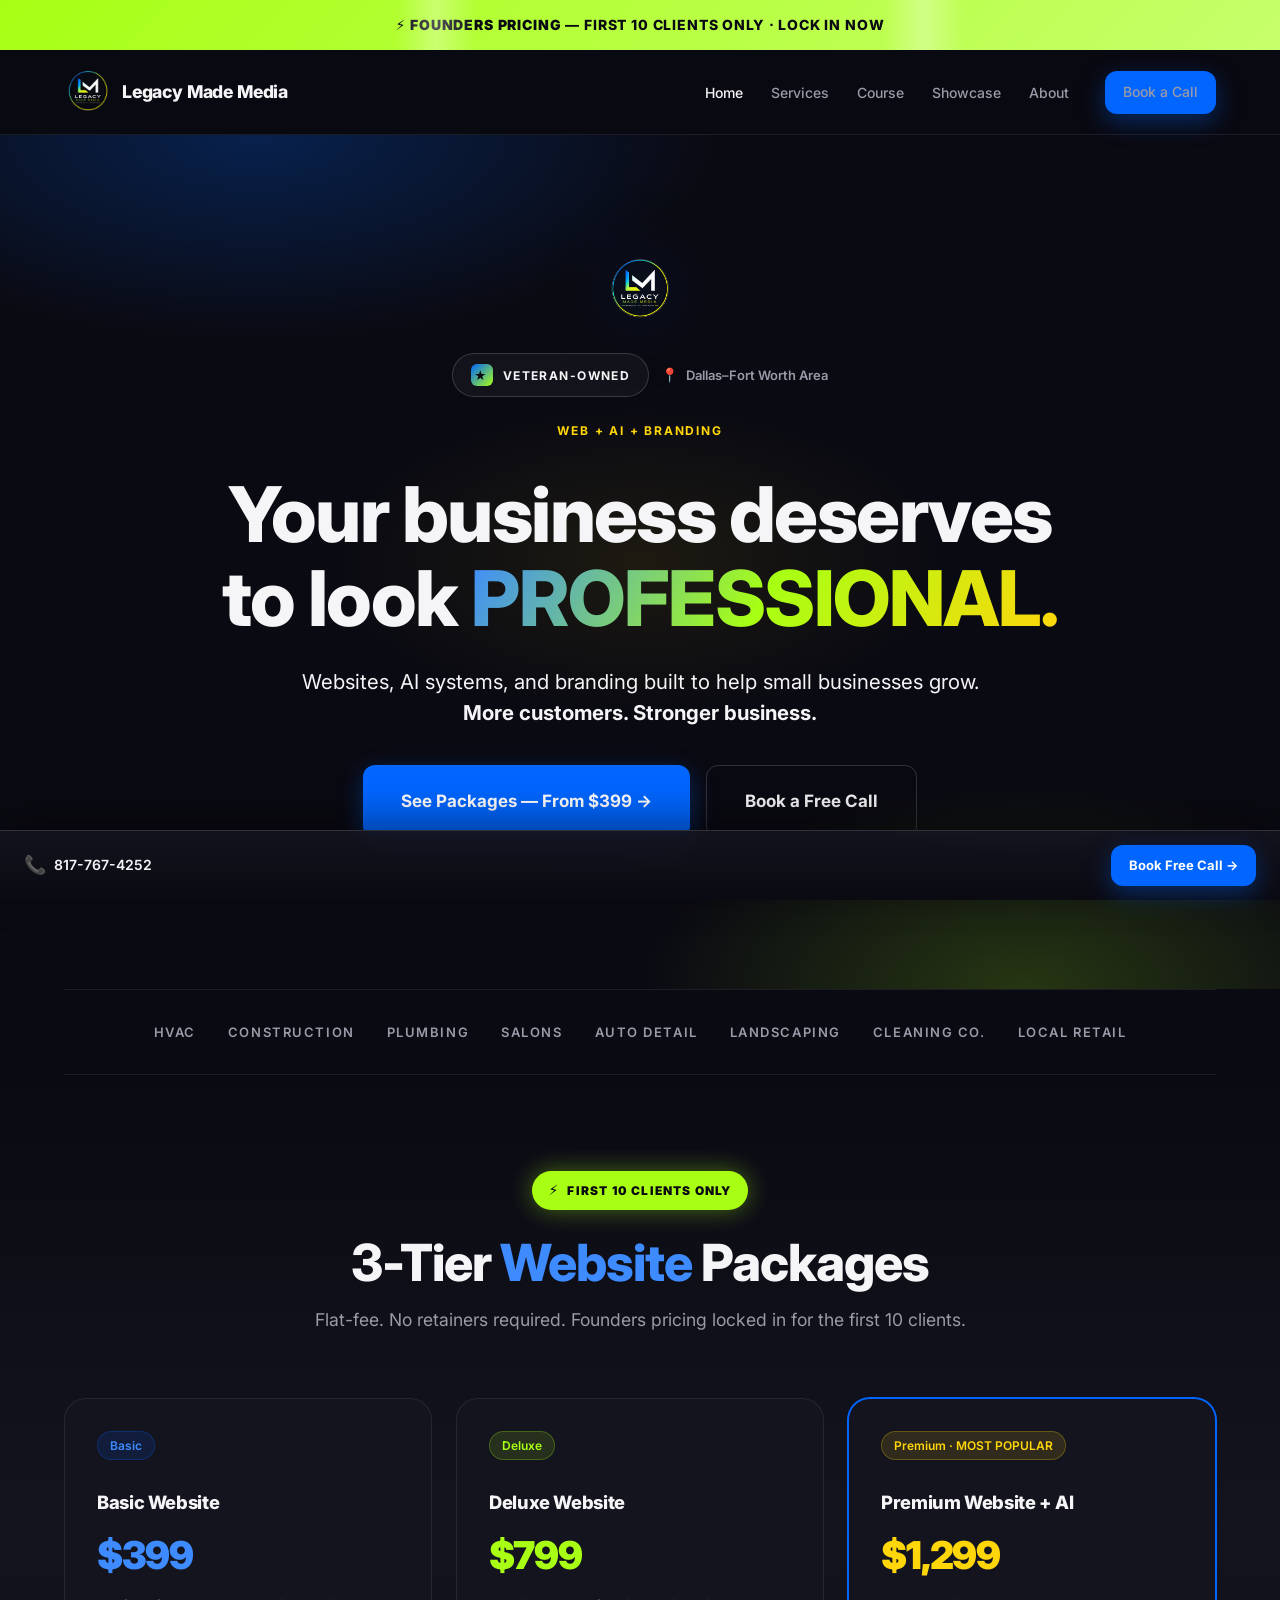
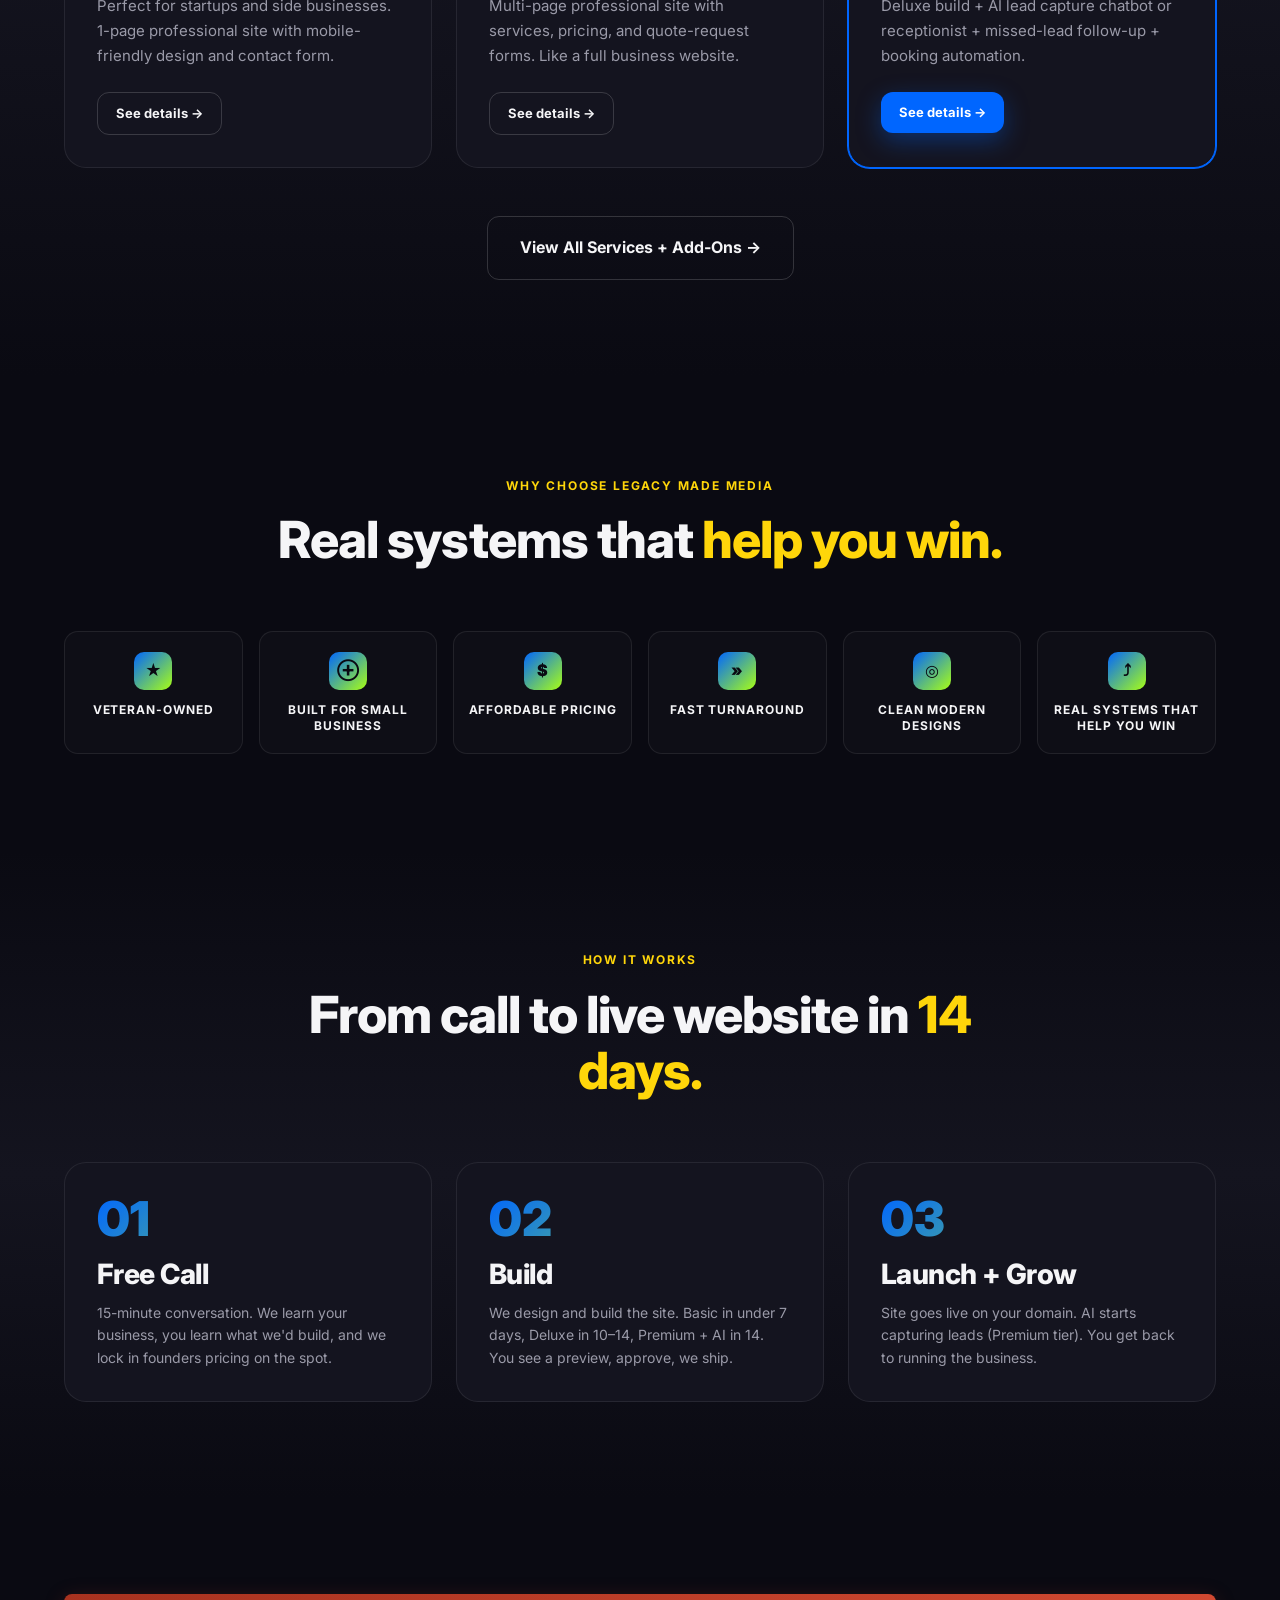
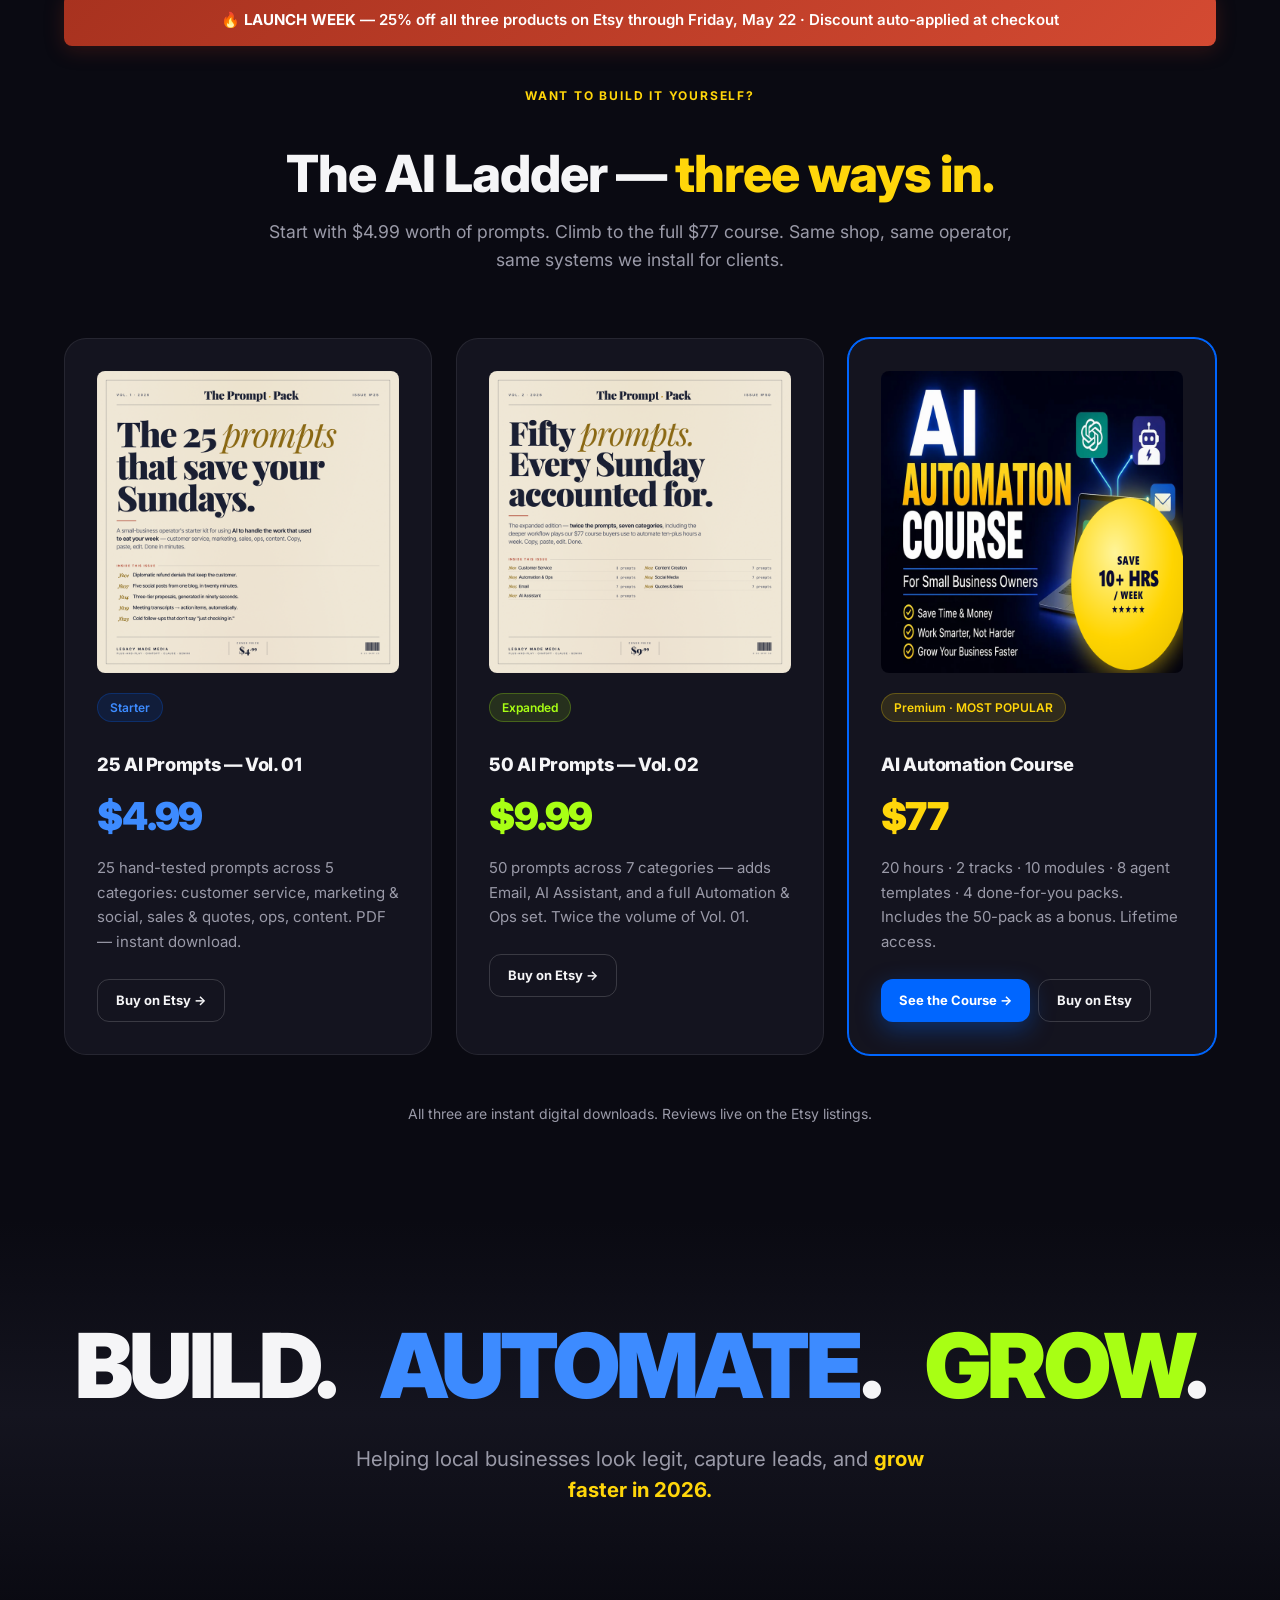
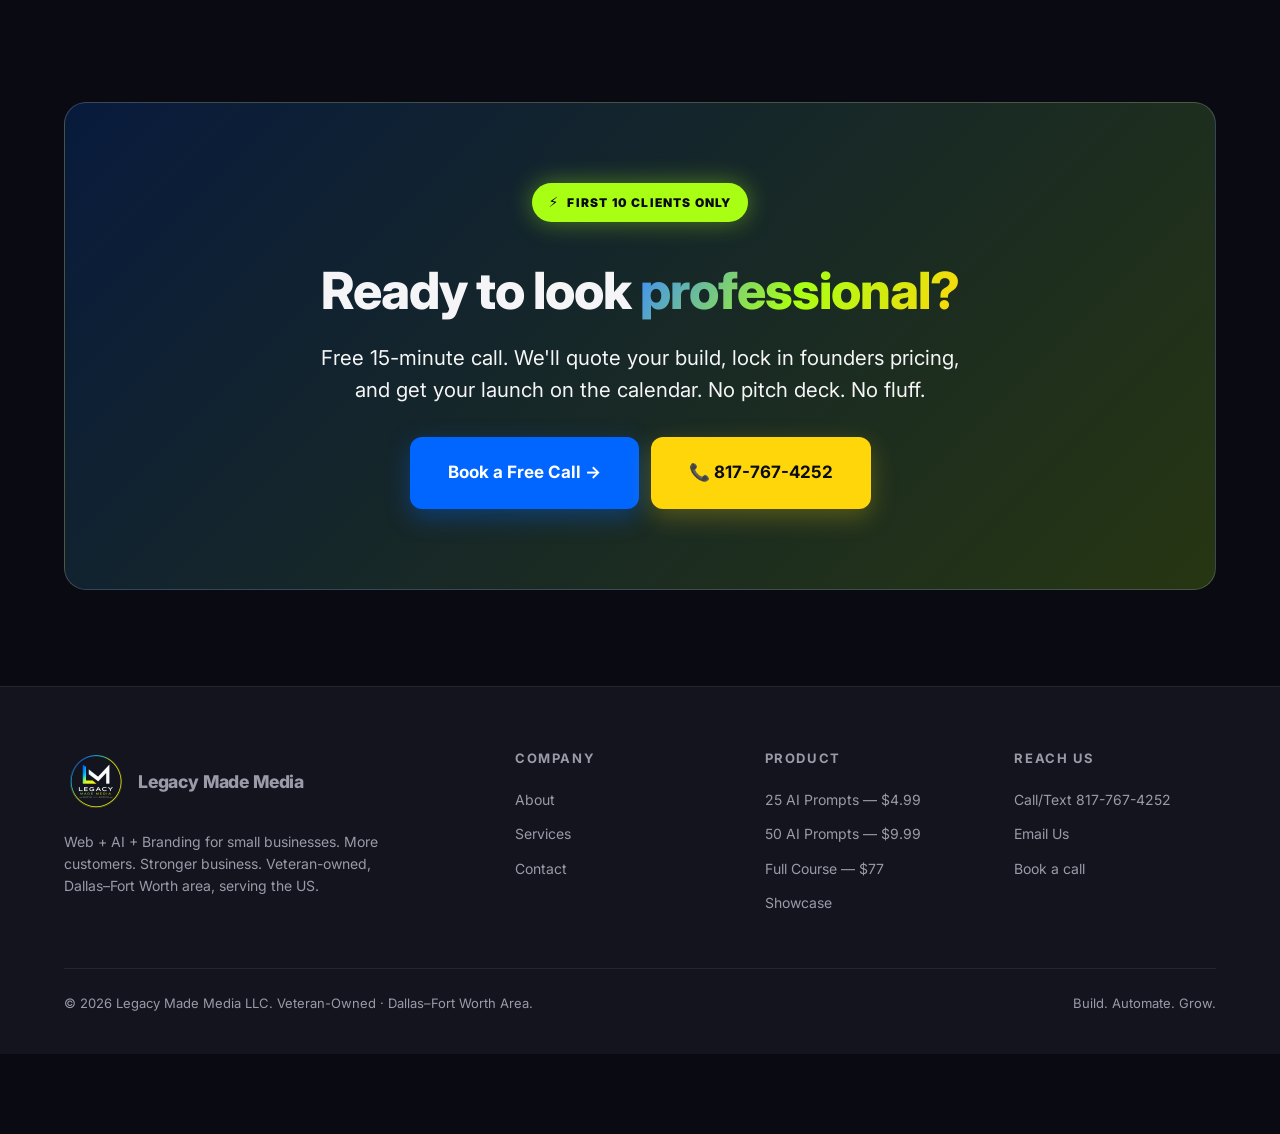
==== commit fe1eb7d0: "Add launch-week sale ribbon to homepage + course page - index.html: Red gradient ribbon above the AI" ====
--- a/index.html
+++ b/index.html
@@ -185,6 +185,10 @@
   <!-- AI LADDER — 3 PRODUCTS -->
   <section class="section" id="ai-ladder">
     <div class="container">
+      <div style="background: linear-gradient(135deg, #a8321f 0%, #d44a32 100%); color: #fff; padding: 14px 20px; border-radius: 8px; text-align: center; font-weight: 600; margin-bottom: 36px; font-size: 15px; box-shadow: 0 4px 20px rgba(168,50,31,0.25);">
+        🔥 <strong>LAUNCH WEEK</strong> — 25% off all three products on Etsy through Friday, May 22 · Discount auto-applied at checkout
+      </div>
+
       <div class="section-header">
         <span class="eyebrow">Want to build it yourself?</span>
         <h2 class="section-header__title mt-3">The AI Ladder — <span class="text-yellow">three ways in.</span></h2>
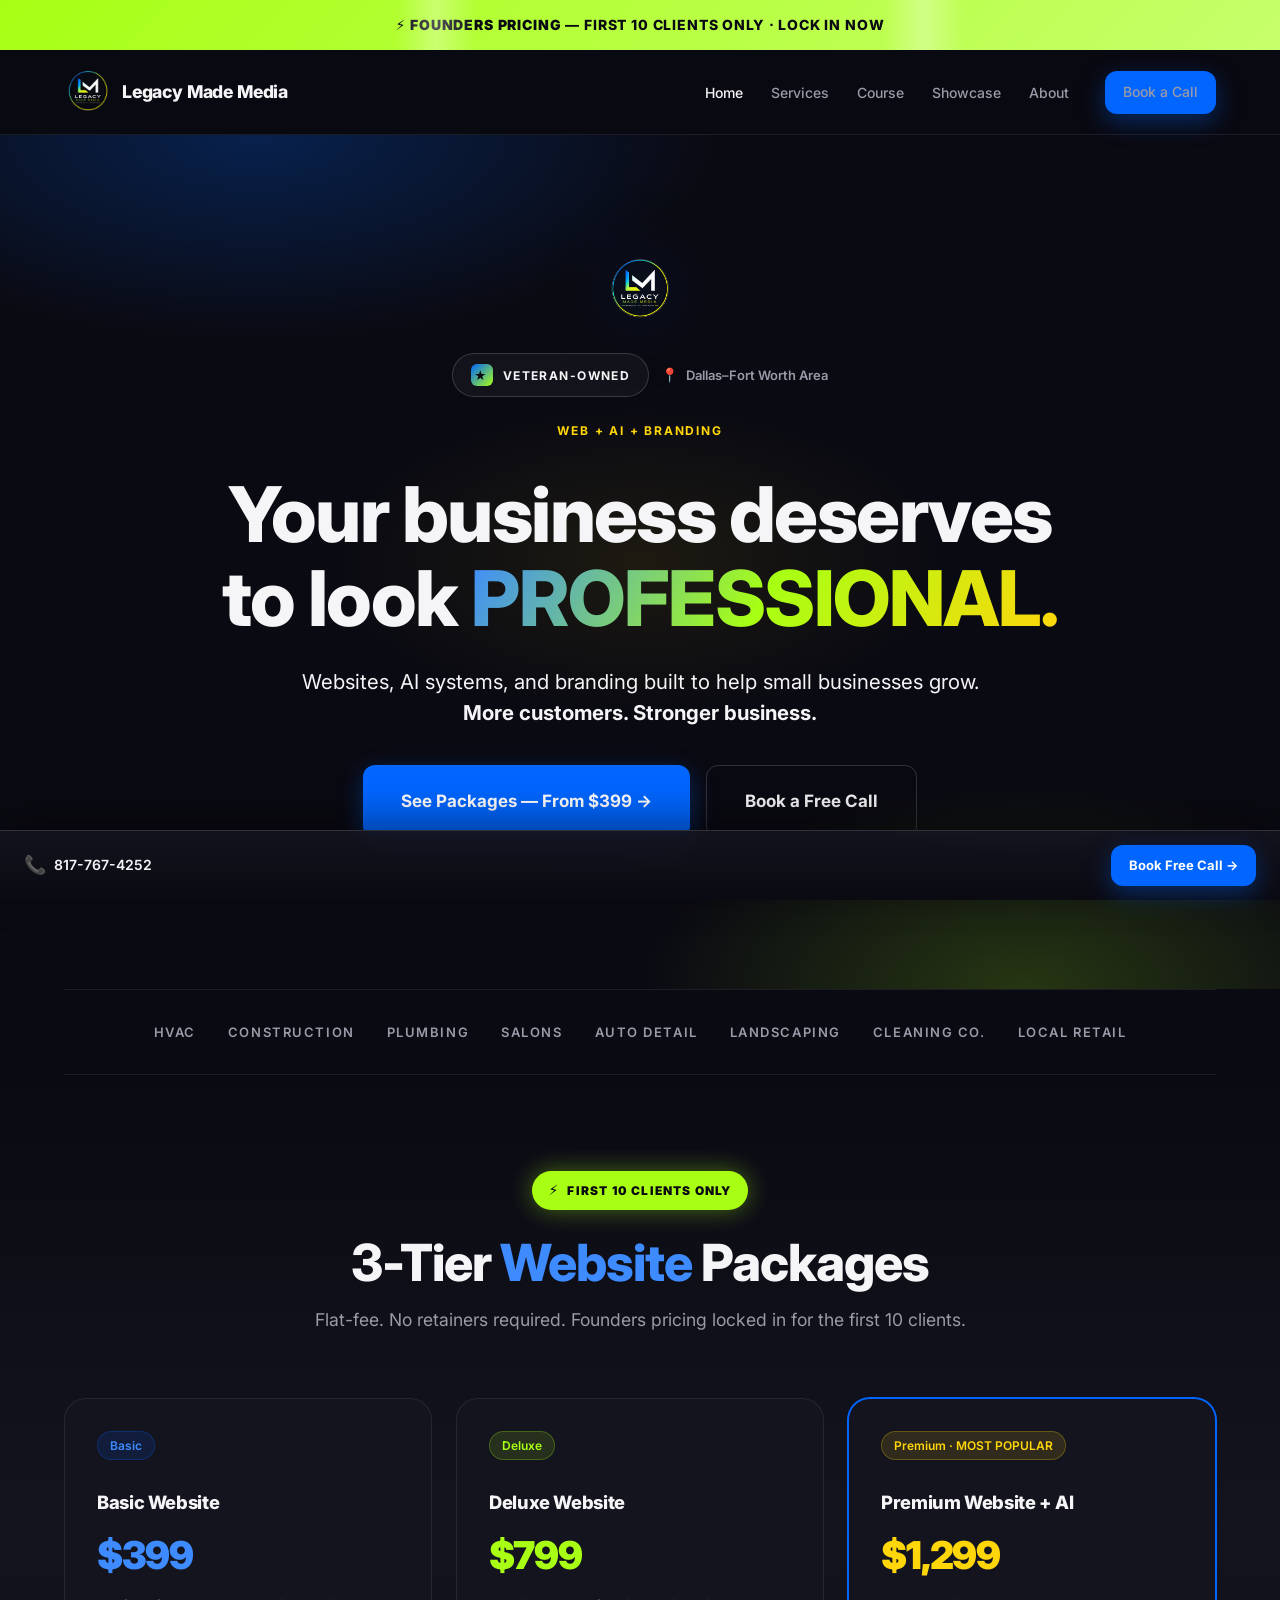
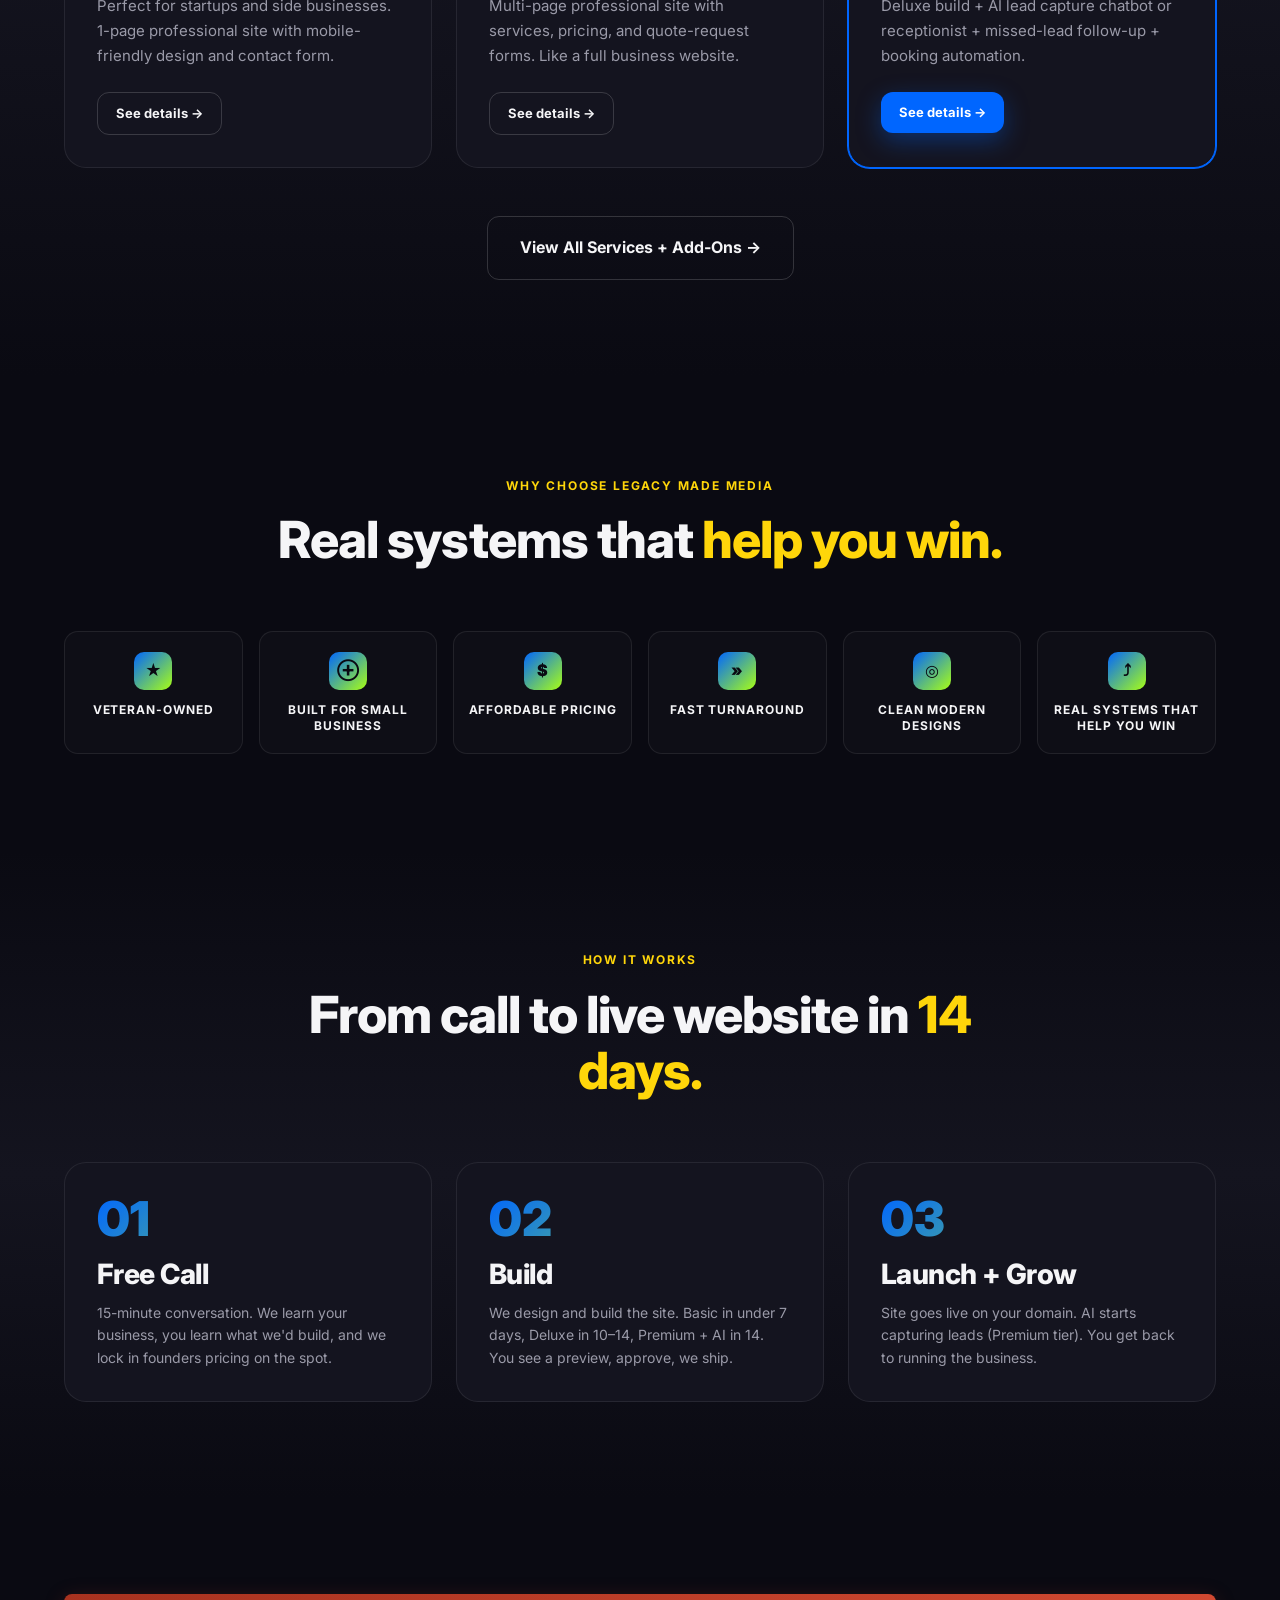
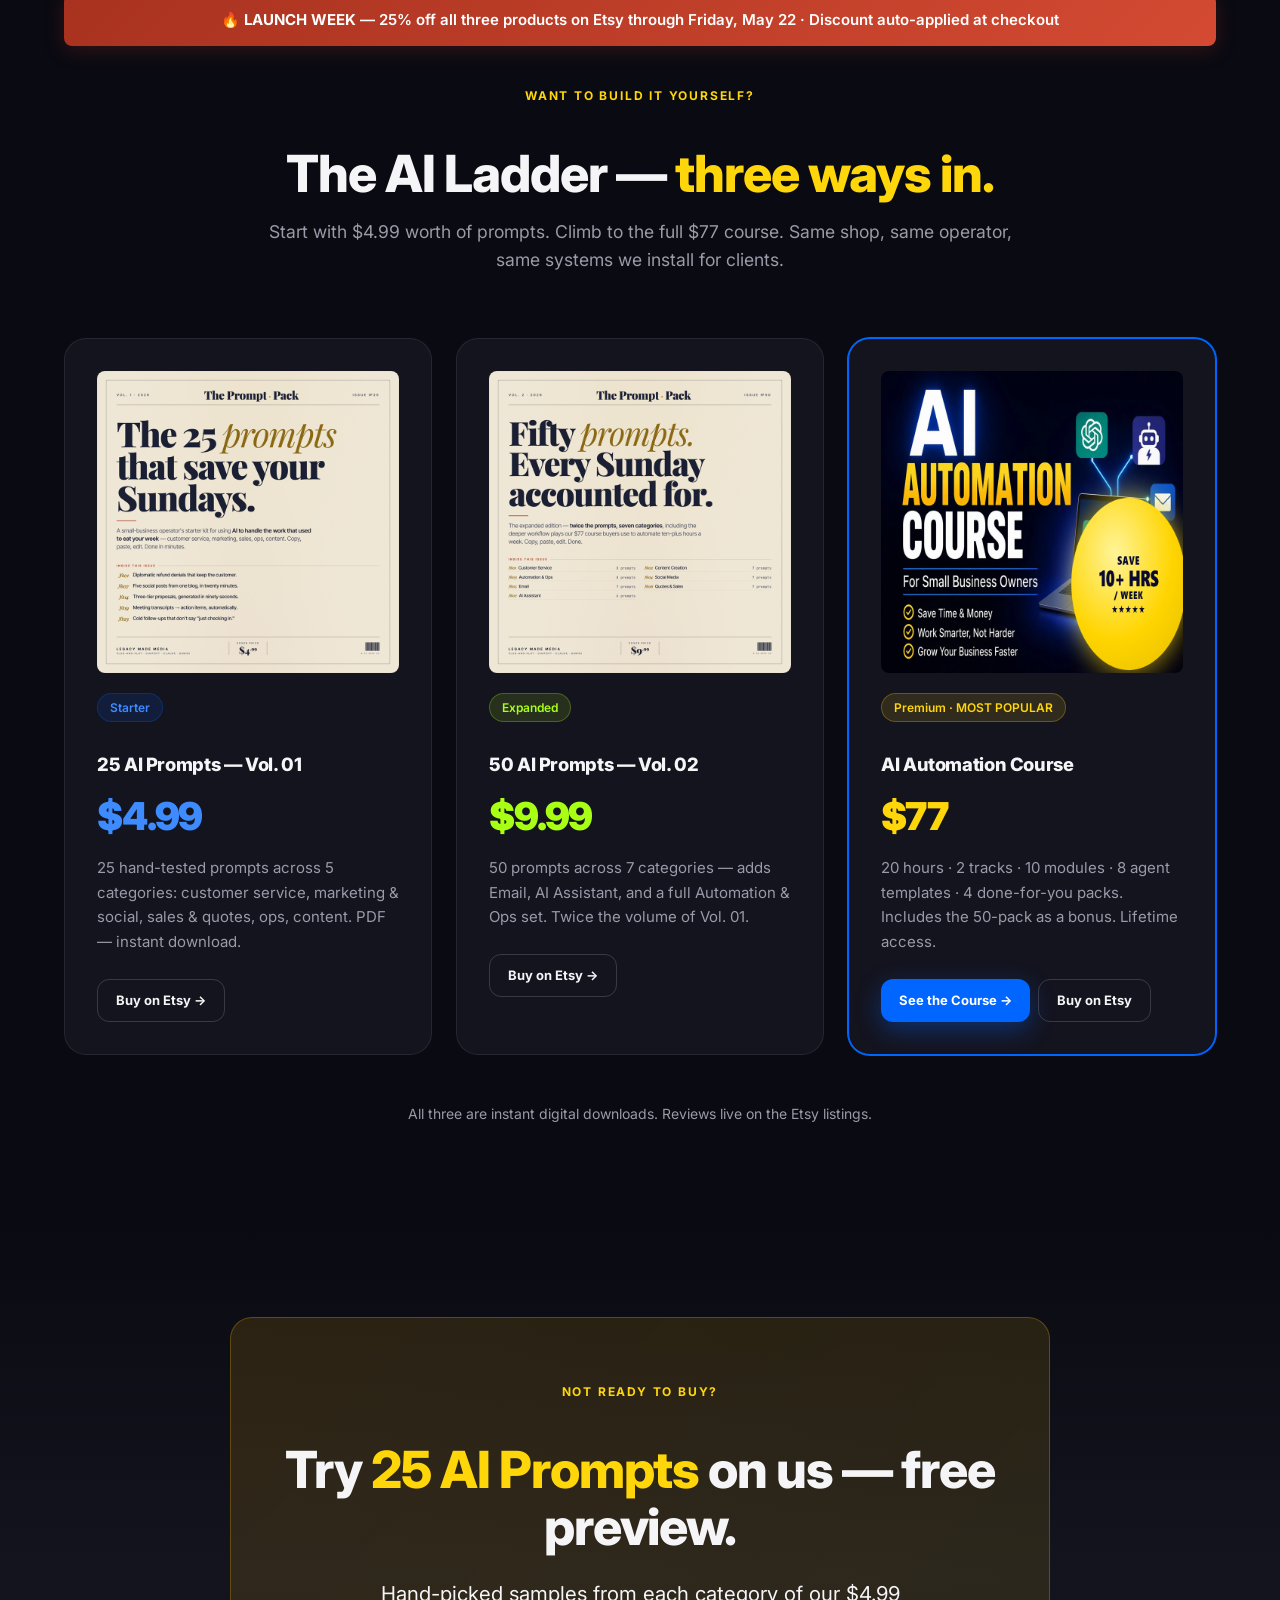
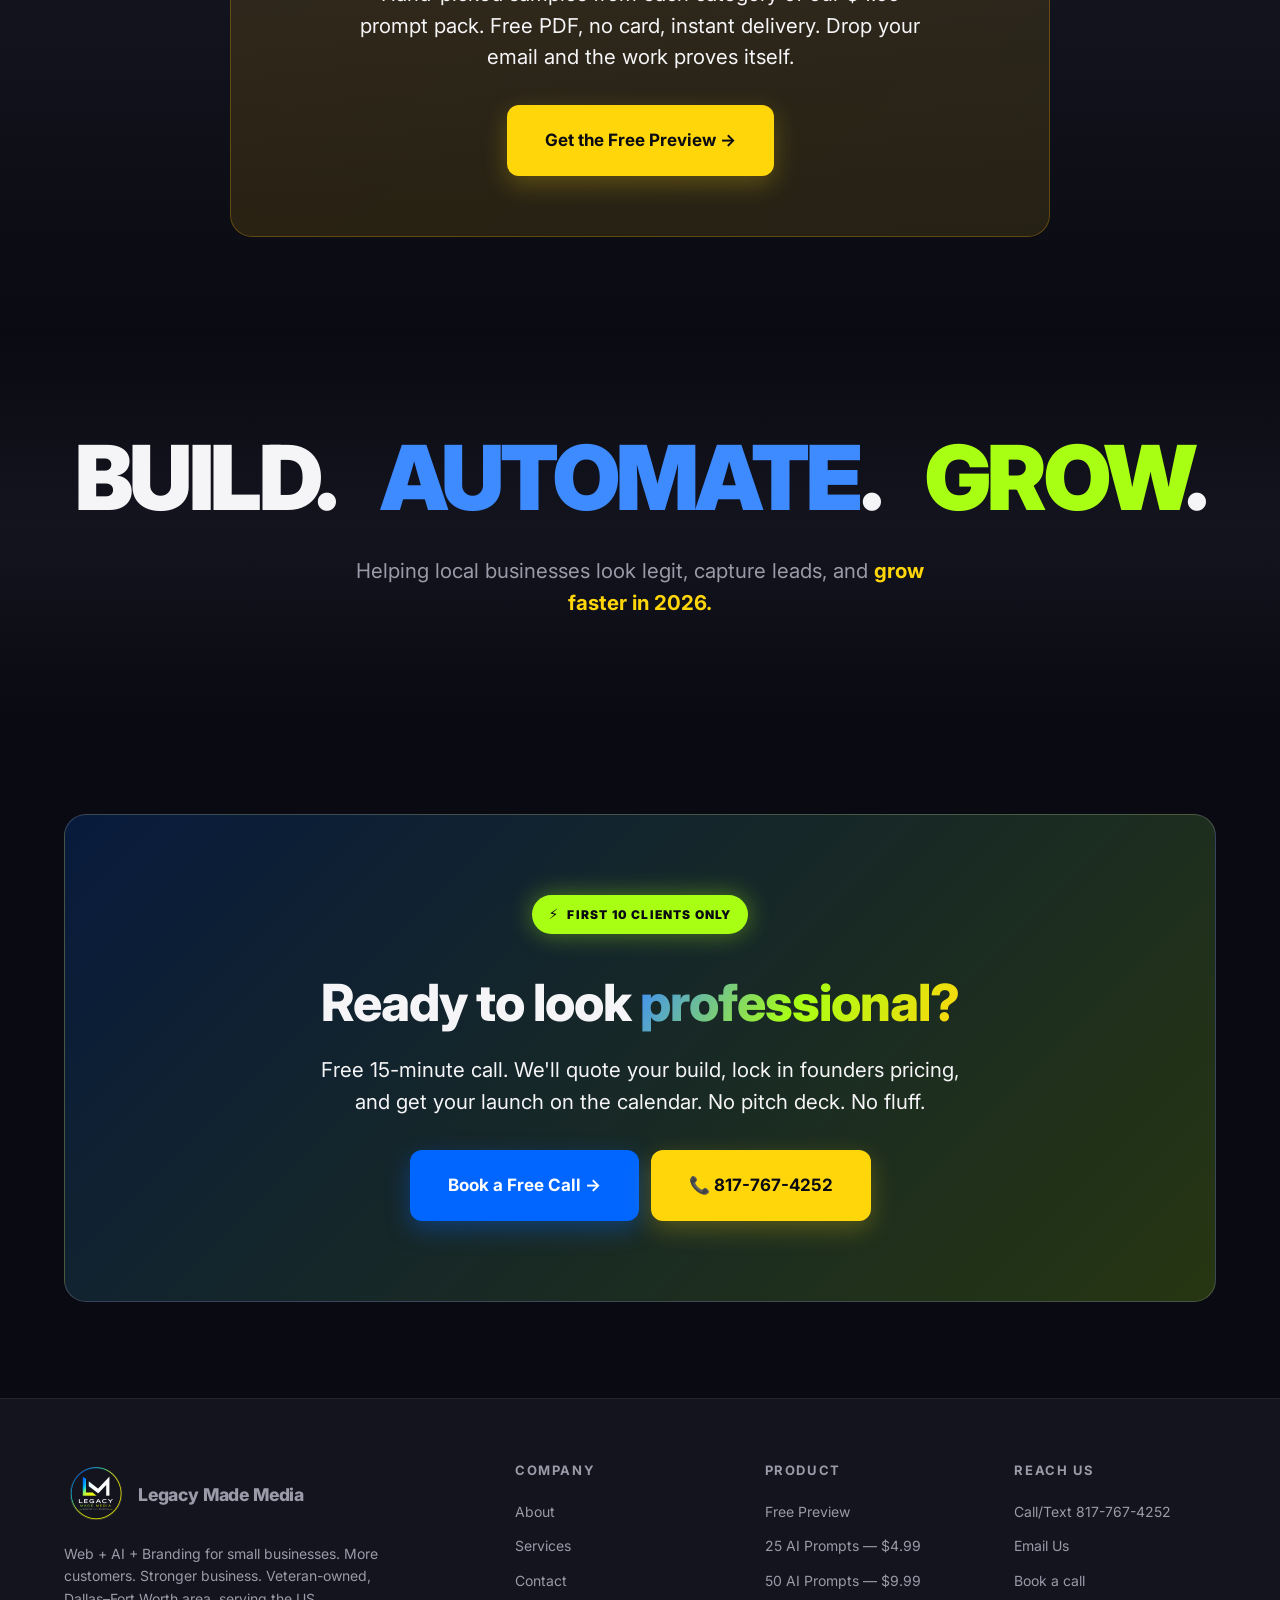
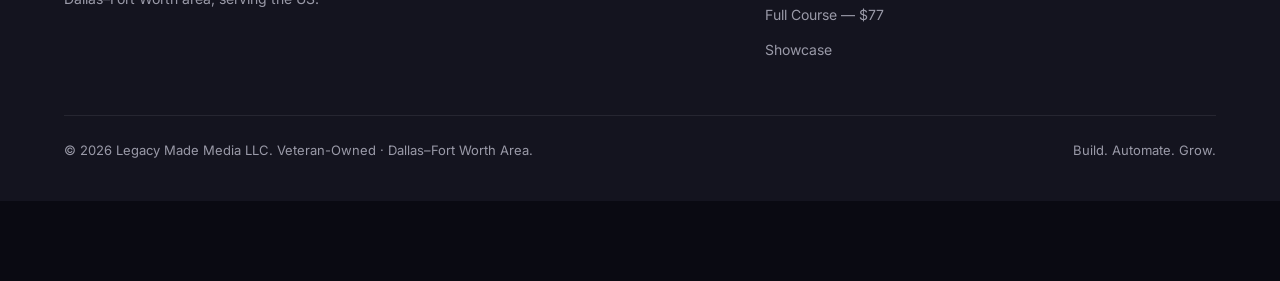
==== commit ce435d3d: "Add Free Preview lead magnet for 25 AI Prompts pack - New page free-prompts.html with Formspree-back" ====
--- a/index.html
+++ b/index.html
@@ -242,6 +242,20 @@
     </div>
   </section>
 
+  <!-- FREE LEAD MAGNET — caught after AI Ladder so it doesn't cannibalize sales -->
+  <section class="section section--tinted">
+    <div class="container">
+      <div class="card text-center" style="padding: 60px 32px; background: linear-gradient(135deg, rgba(184,134,11,0.18) 0%, rgba(255,214,10,0.10) 100%); border-color: rgba(184,134,11,0.4); max-width: 820px; margin: 0 auto;">
+        <span class="eyebrow">Not ready to buy?</span>
+        <h2 class="mb-3 mt-3">Try <span class="text-yellow">25 AI Prompts</span> on us — free preview.</h2>
+        <p class="lead mb-4" style="max-width: 560px; margin-left:auto; margin-right:auto;">
+          Hand-picked samples from each category of our $4.99 prompt pack. Free PDF, no card, instant delivery. Drop your email and the work proves itself.
+        </p>
+        <a href="free-prompts.html" class="btn btn-accent btn-xl">Get the Free Preview →</a>
+      </div>
+    </div>
+  </section>
+
   <!-- BUILD AUTOMATE GROW -->
   <section class="section section--tinted" style="padding: 100px 0;">
     <div class="container">
@@ -297,6 +311,7 @@
         <div class="footer__col">
           <h4>Product</h4>
           <ul>
+            <li><a href="free-prompts.html">Free Preview</a></li>
             <li><a href="index.html#ai-ladder">25 AI Prompts — $4.99</a></li>
             <li><a href="index.html#ai-ladder">50 AI Prompts — $9.99</a></li>
             <li><a href="course.html">Full Course — $77</a></li>
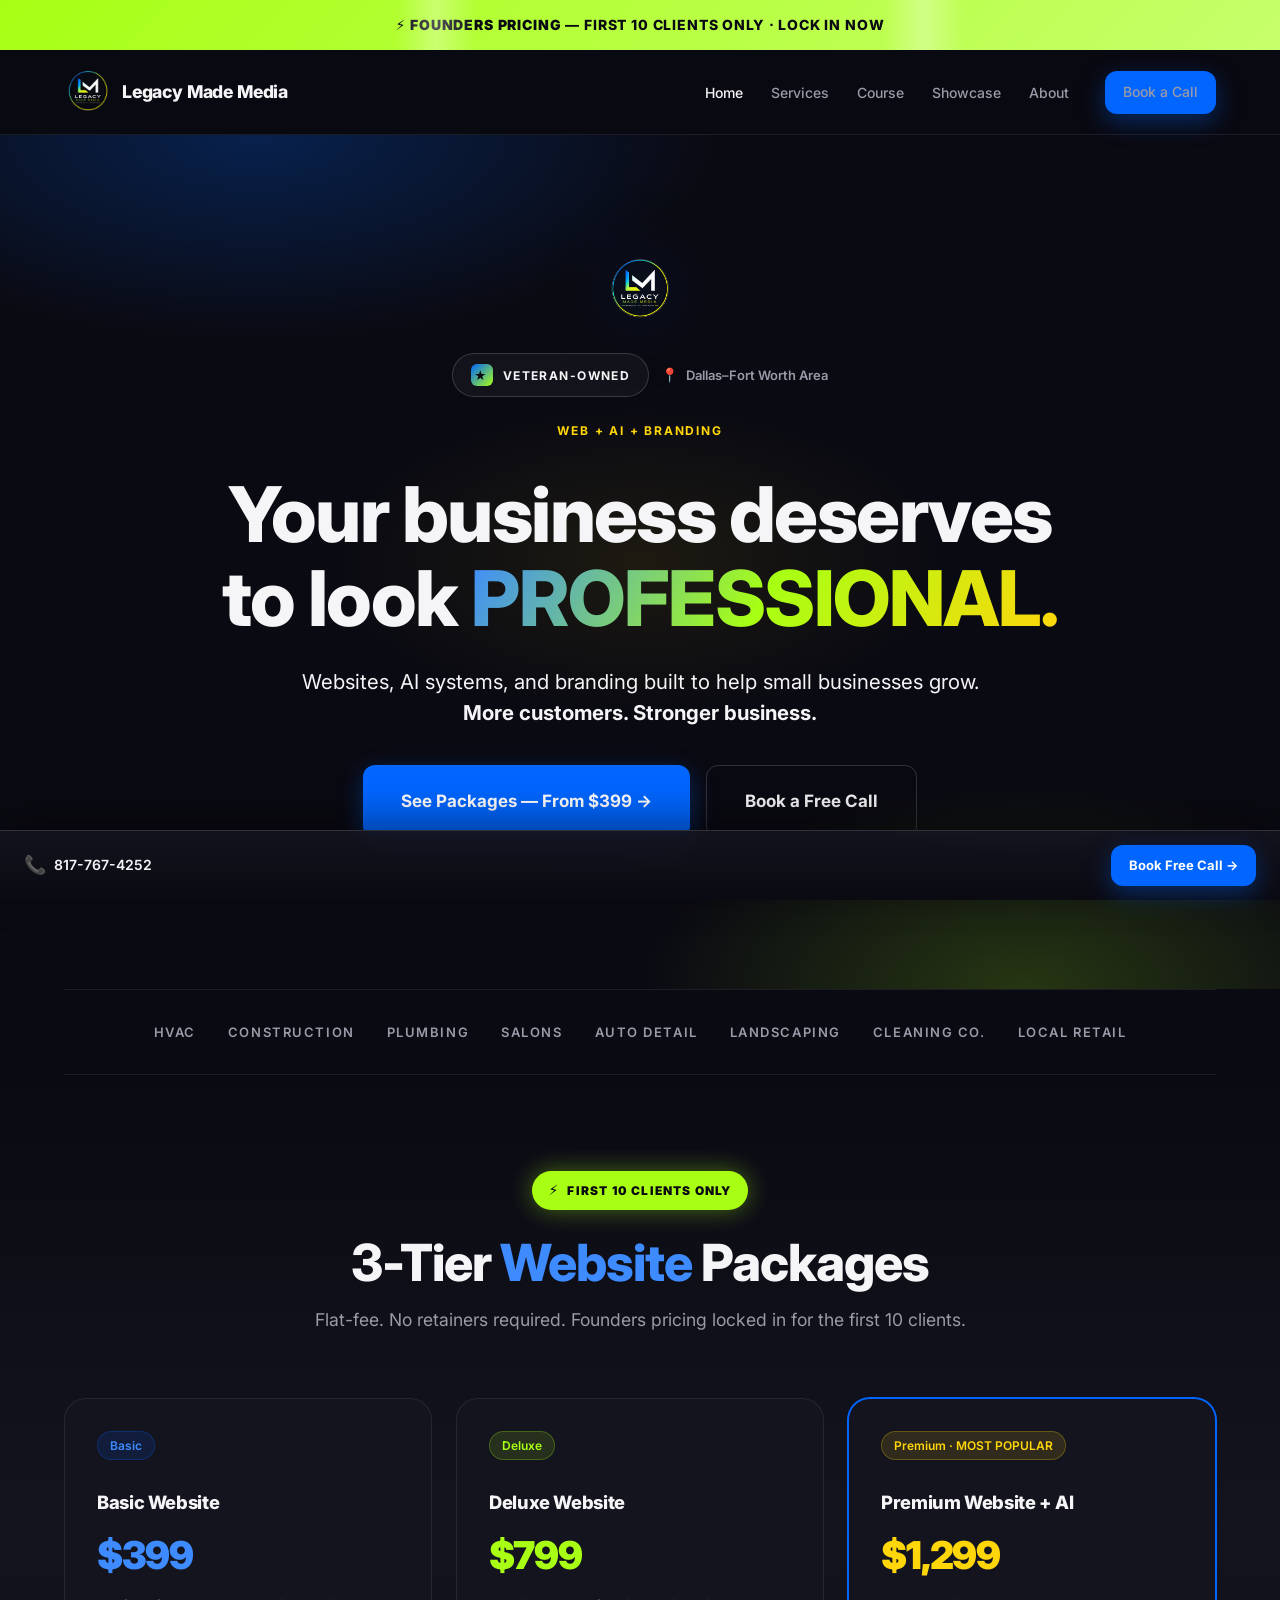
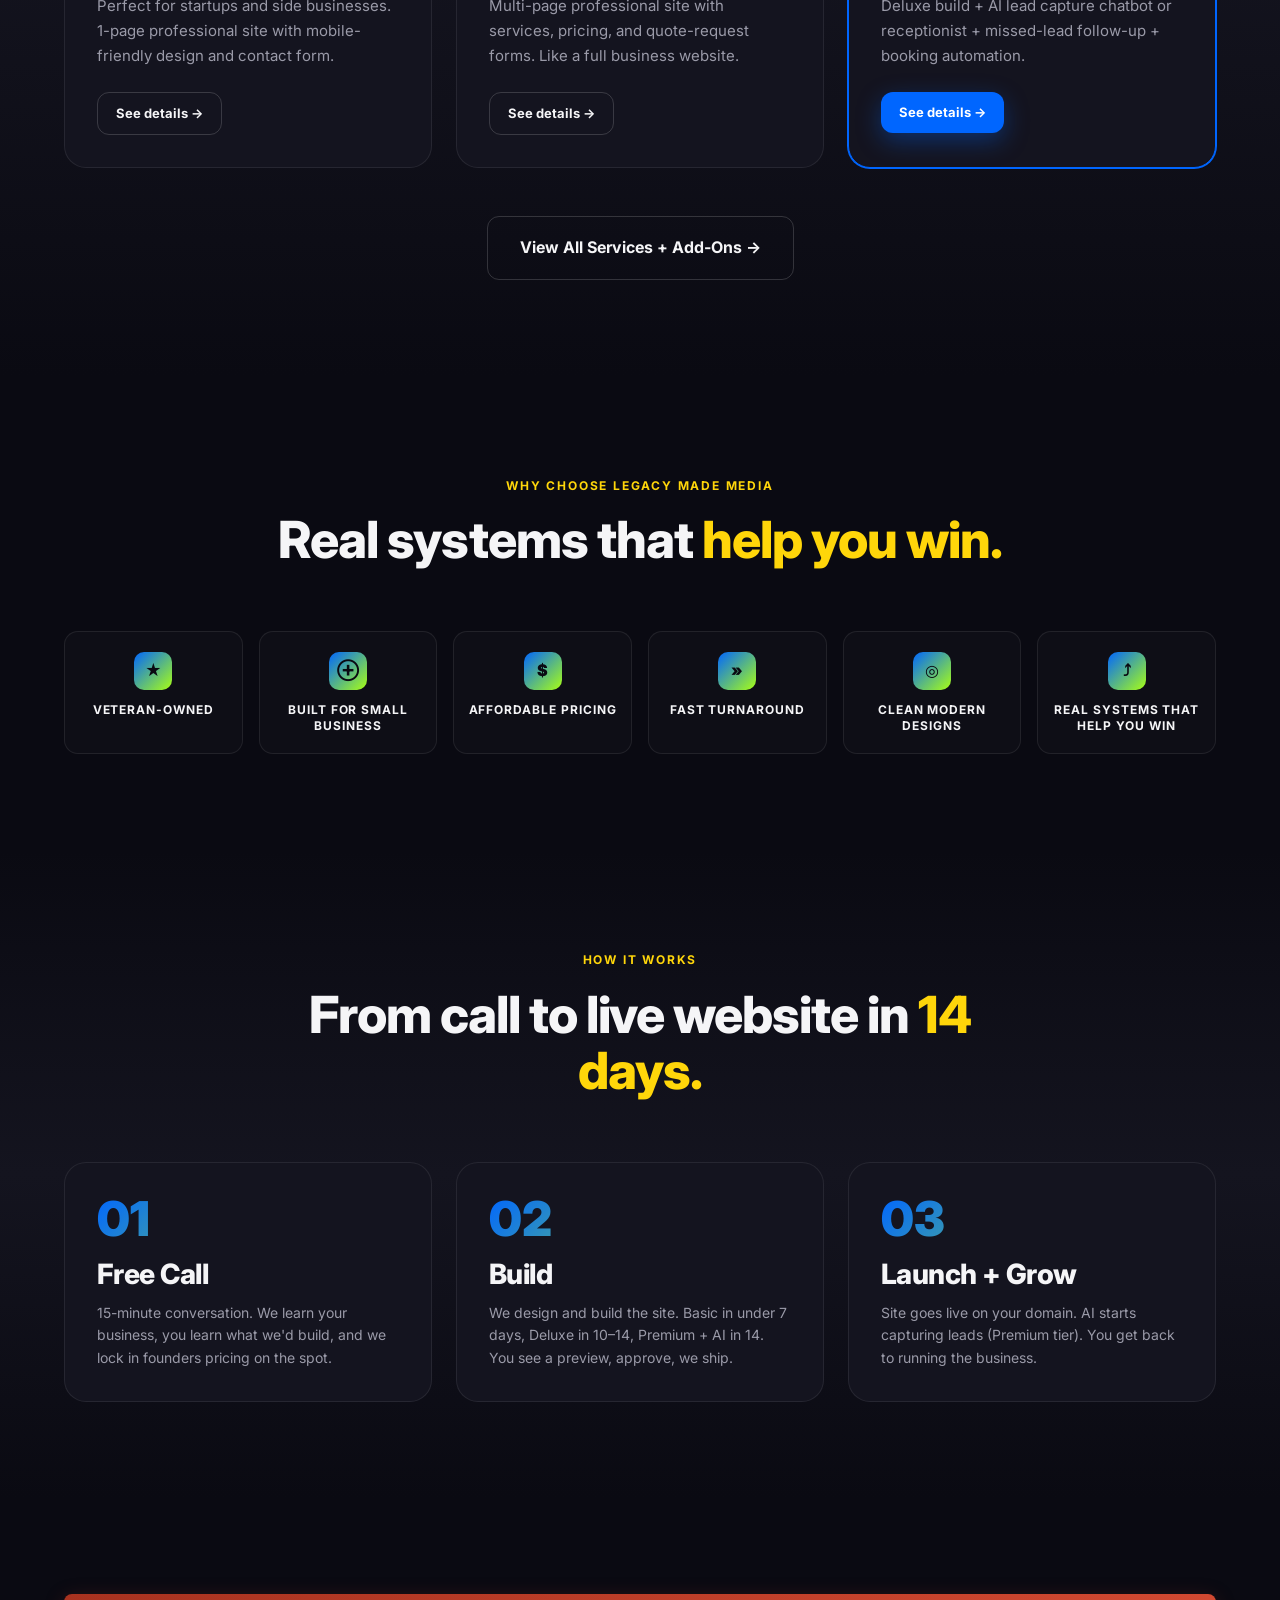
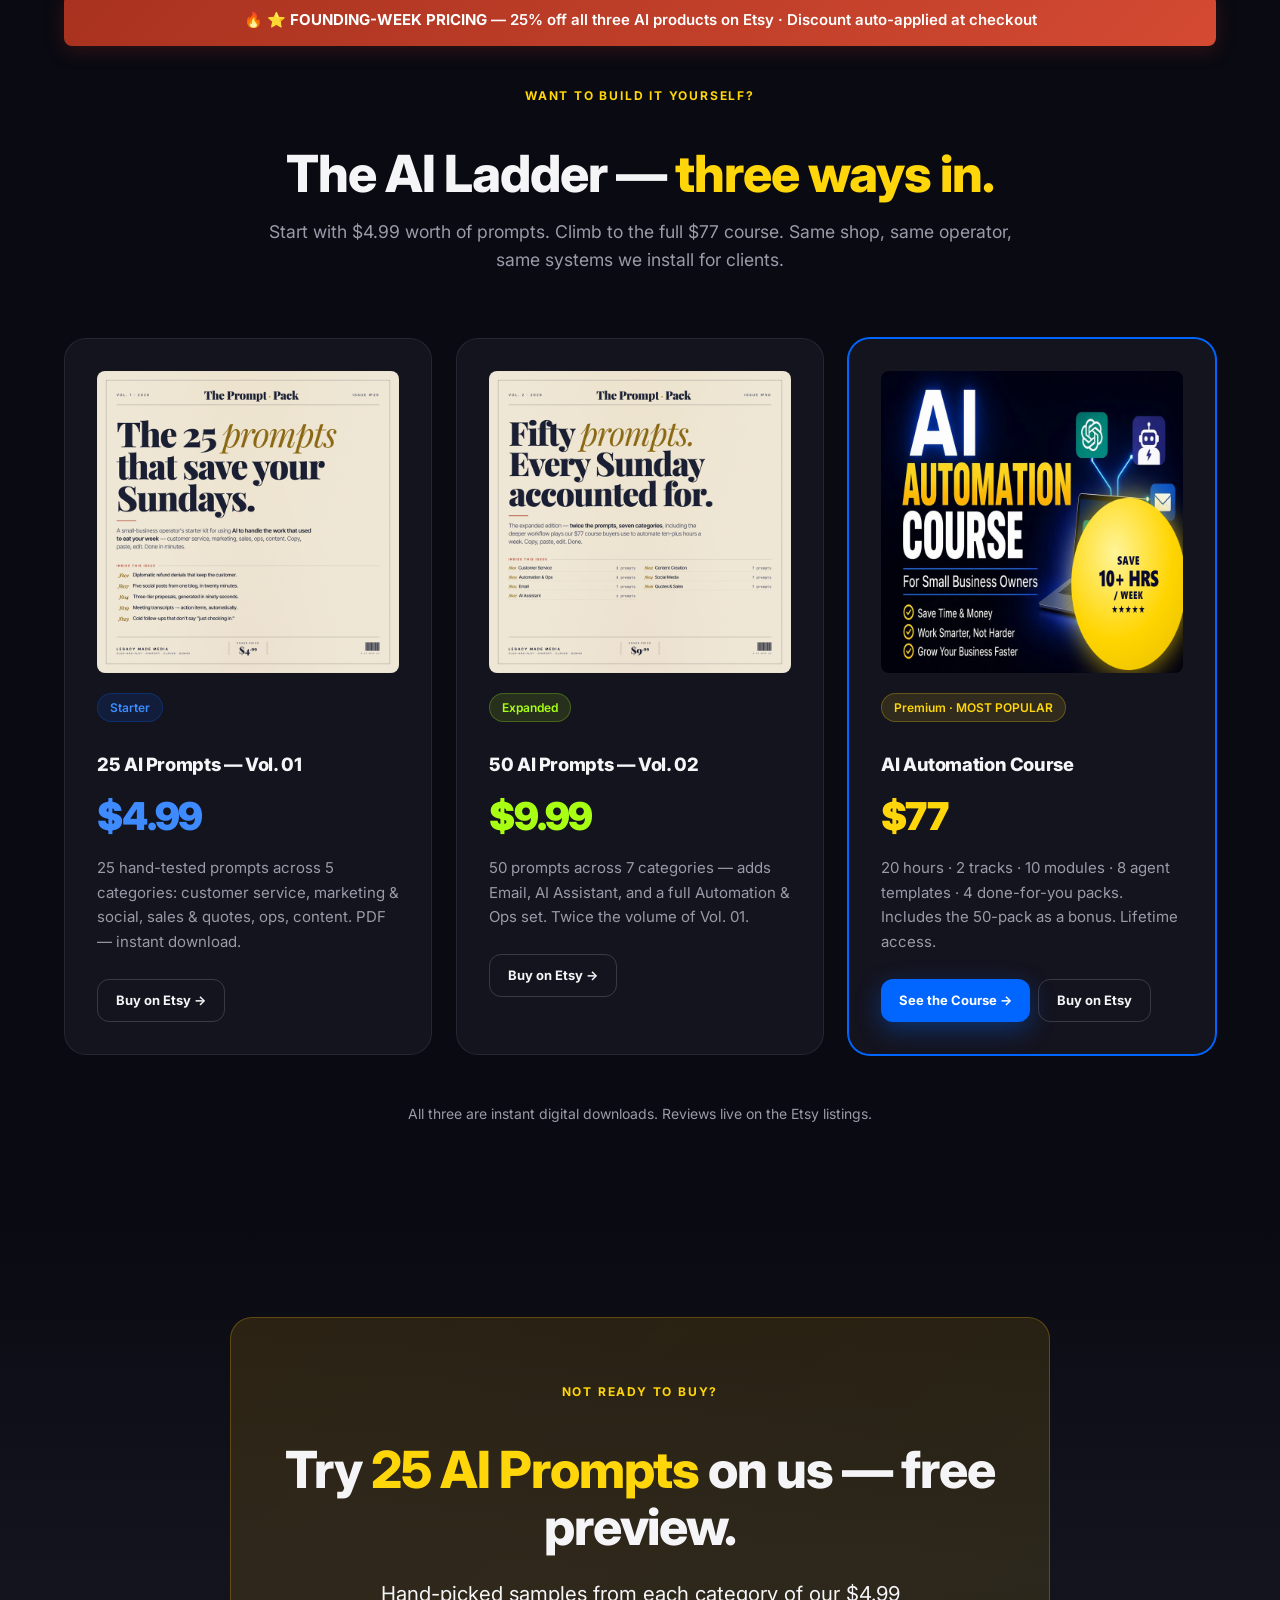
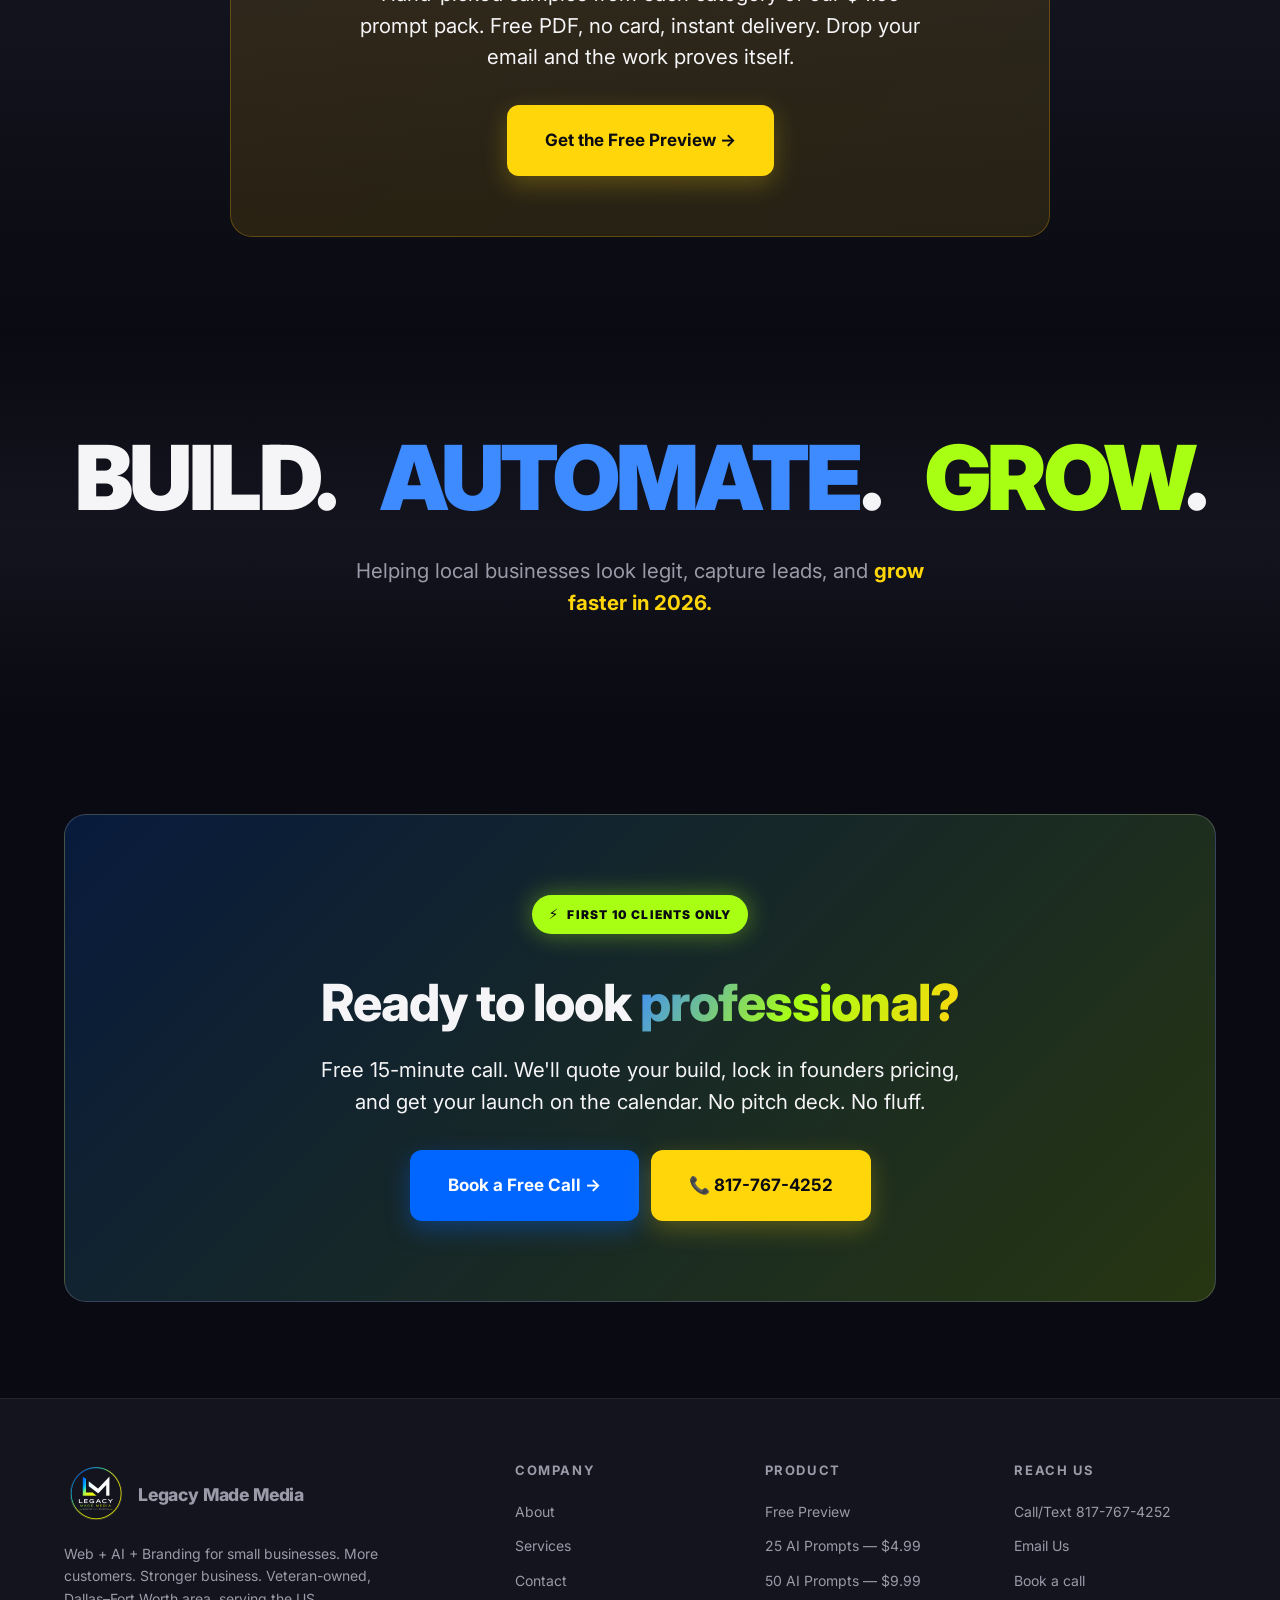
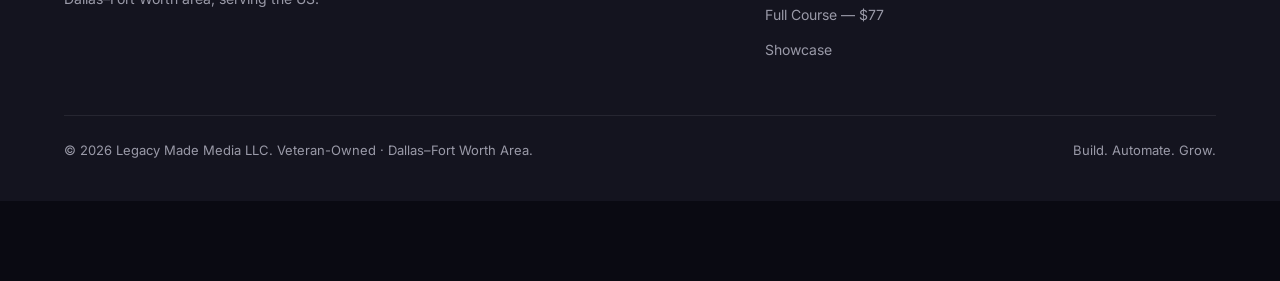
==== commit e1dae15b: "Update promotional text for AI products section" ====
--- a/index.html
+++ b/index.html
@@ -186,7 +186,7 @@
   <section class="section" id="ai-ladder">
     <div class="container">
       <div style="background: linear-gradient(135deg, #a8321f 0%, #d44a32 100%); color: #fff; padding: 14px 20px; border-radius: 8px; text-align: center; font-weight: 600; margin-bottom: 36px; font-size: 15px; box-shadow: 0 4px 20px rgba(168,50,31,0.25);">
-        🔥 <strong>LAUNCH WEEK</strong> — 25% off all three products on Etsy through Friday, May 22 · Discount auto-applied at checkout
+        🔥 ⭐ <strong>FOUNDING-WEEK PRICING</strong> — 25% off all three AI products on Etsy · Discount auto-applied at checkout
       </div>
 
       <div class="section-header">
